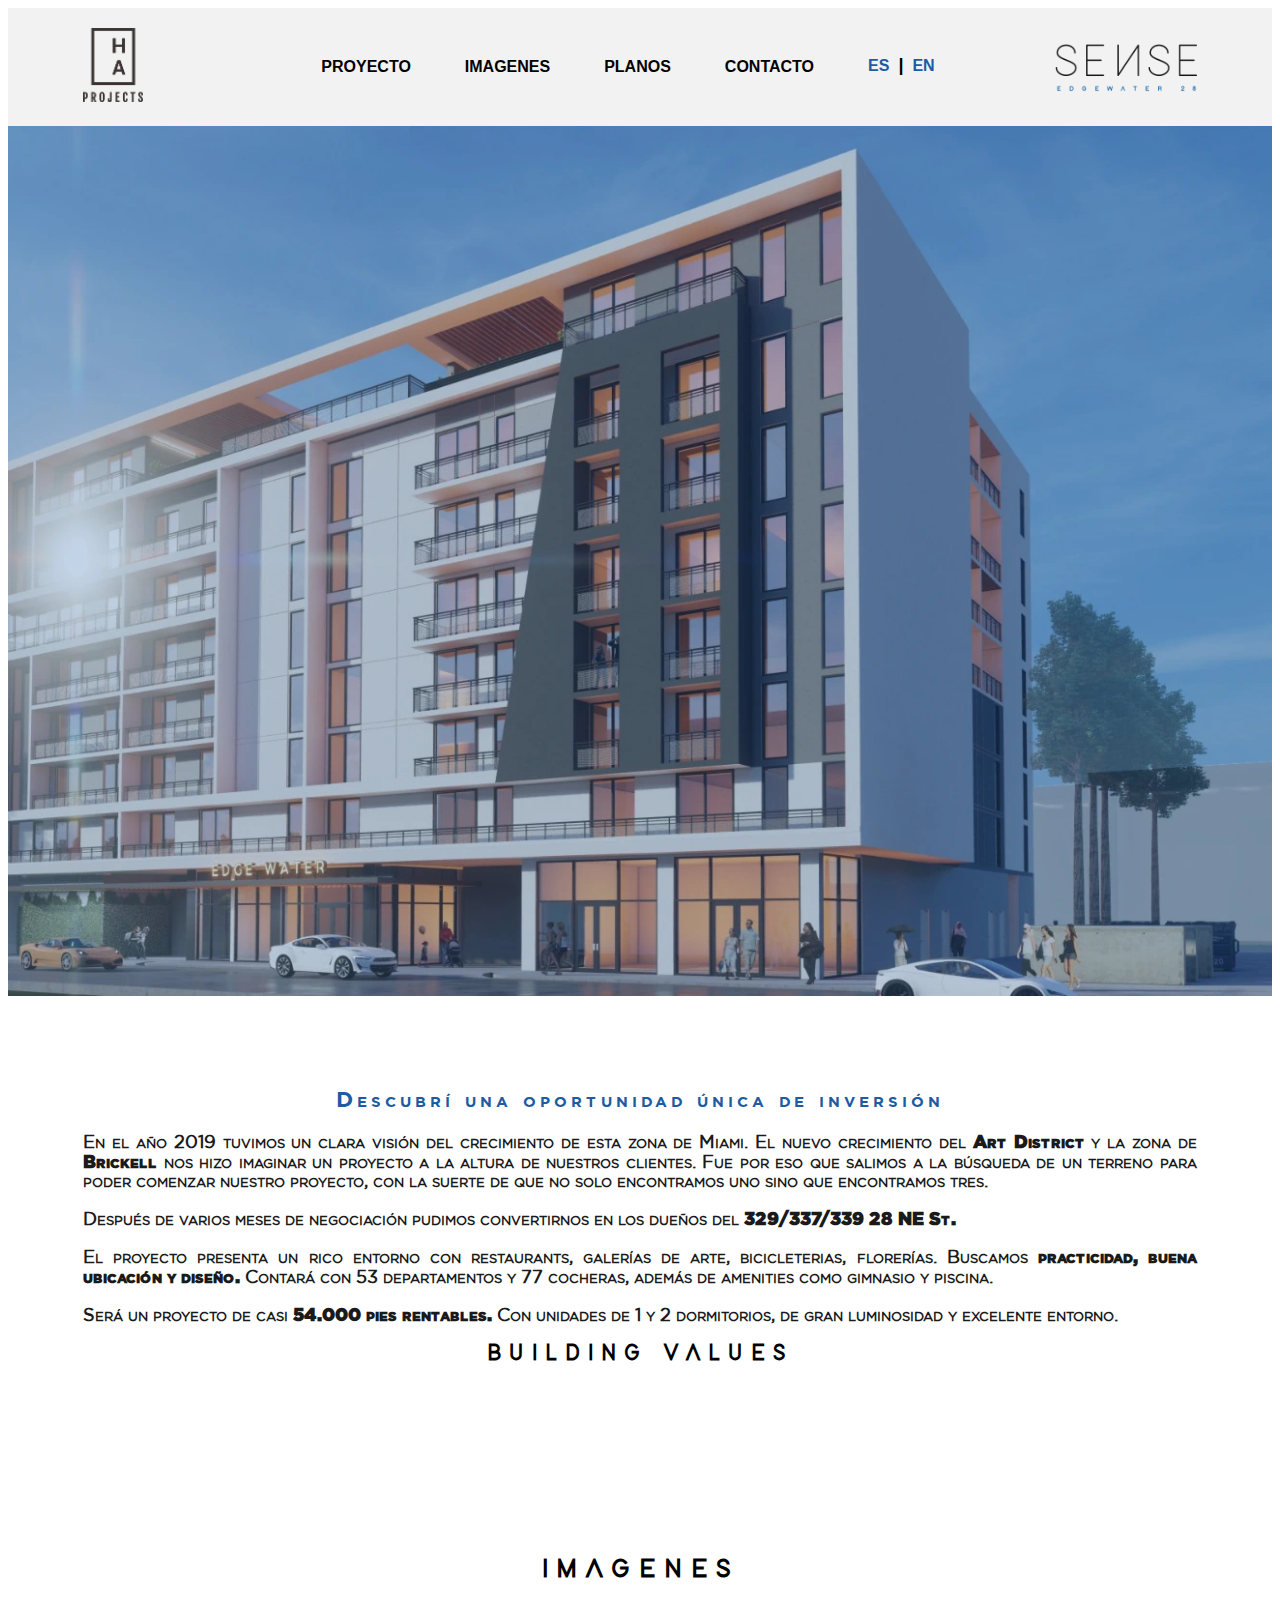
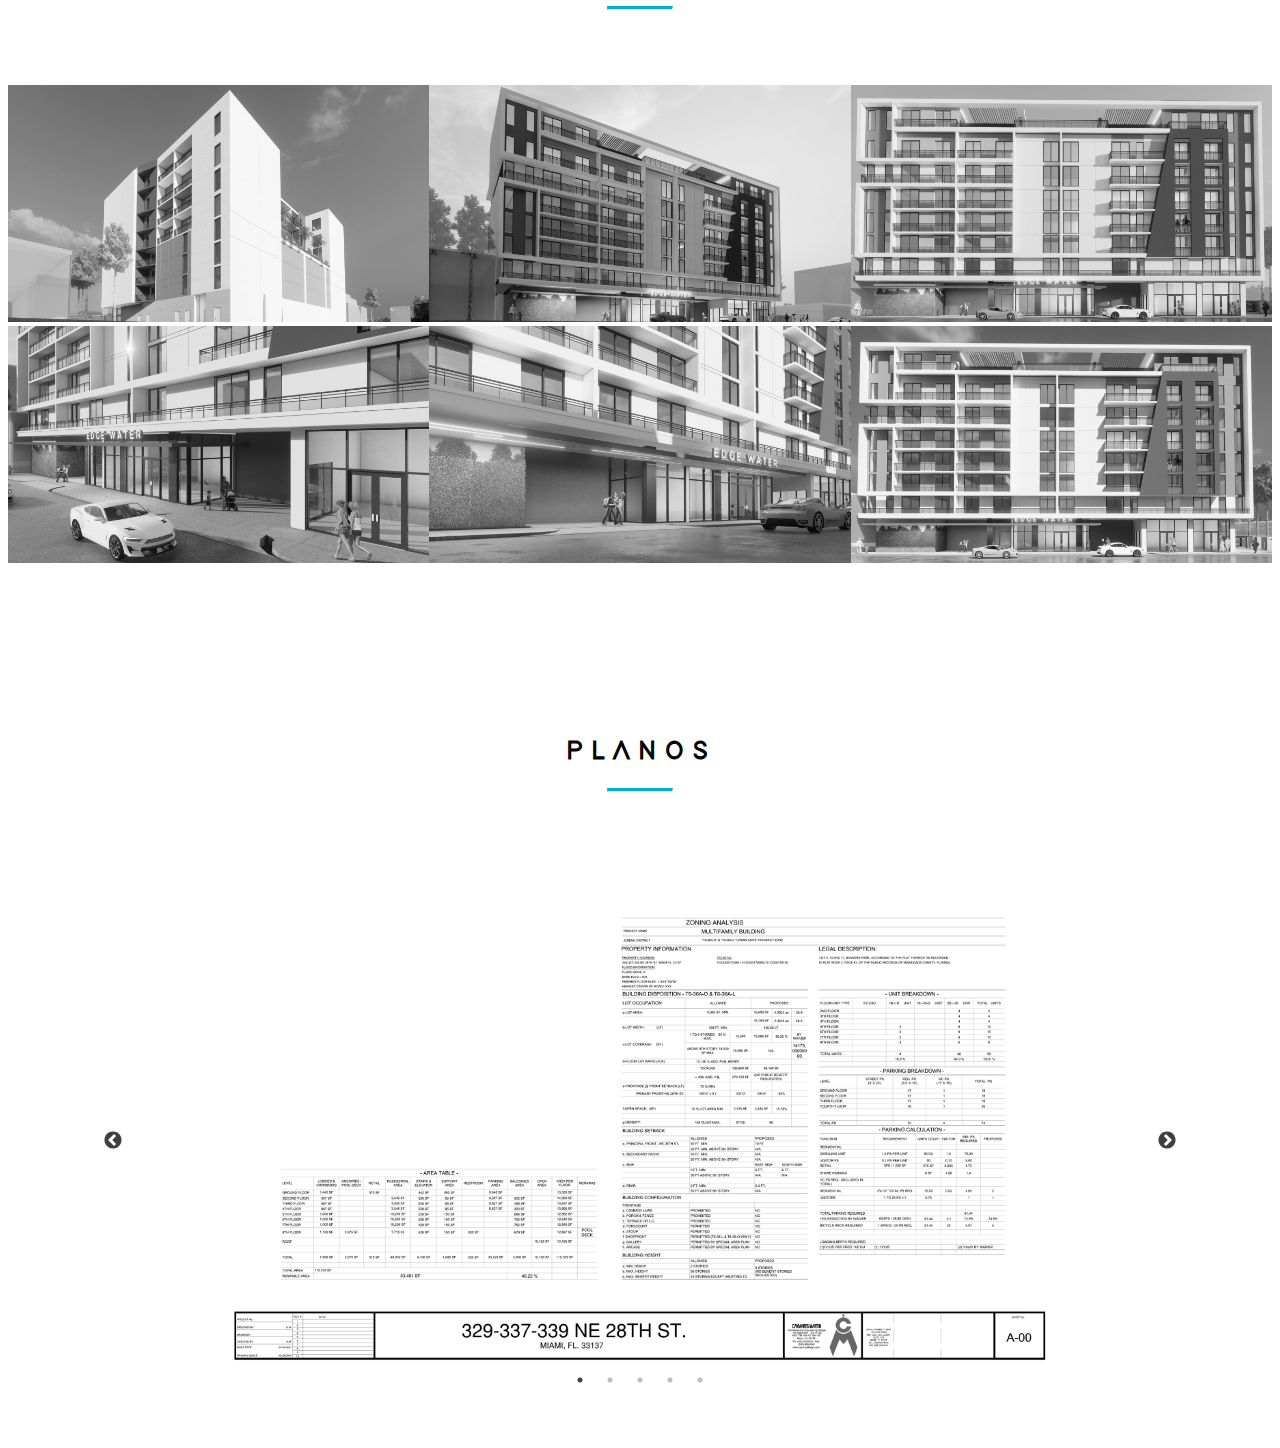
==== index.html @ 50cfd27a "add secondary logo" ====
<!DOCTYPE html>
<html>

<head>

    <meta charset="utf-8">
    <meta http-equiv="X-UA-Compatible" content="IE=edge">
    <title>Sense Edgewater 28 - Building Values</title>
    <link rel="canonical" href="https://www.senselibertador.com.ar/">
    <meta name="description" content="">
    <meta name="viewport" content="width=device-width, initial-scale=1">


    <link rel="stylesheet" href="styles.css">
    <!-- Lightbox2 css -->
    <link rel="stylesheet" href="./assets/css/lightbox.css">
    <!--Slick css-->
    <link rel="stylesheet" href="./assets/css/slick.css">
    <link rel="stylesheet" href="./assets/css/slick-theme.css">
    <!-- Bootstrap css -->
    <link href="https://cdn.jsdelivr.net/npm/bootstrap@5.2.1/dist/css/bootstrap.min.css" rel="stylesheet"
        integrity="sha384-iYQeCzEYFbKjA/T2uDLTpkwGzCiq6soy8tYaI1GyVh/UjpbCx/TYkiZhlZB6+fzT" crossorigin="anonymous">
    <!-- Font Awesome -->
    <link rel="stylesheet" href="https://cdnjs.cloudflare.com/ajax/libs/font-awesome/6.1.2/css/all.min.css"
        integrity="sha512-1sCRPdkRXhBV2PBLUdRb4tMg1w2YPf37qatUFeS7zlBy7jJI8Lf4VHwWfZZfpXtYSLy85pkm9GaYVYMfw5BC1A=="
        crossorigin="anonymous" referrerpolicy="no-referrer" />

    <!-- Open Graph meta tags -->
    <meta property="og:locale" content="es_ES">
    <meta property="og:type" content="website">
    <meta property="og:title" content="Sense Edgewater 28 - Building Values">
    <meta property="og:description" content="">
    <meta property="og:url" content="https://www.senselibertador.com.ar/">
    <meta property="og:site_name" content="Sense Manantiales">
    <meta property="og:image" content="">
    <!-- Twitter meta tags -->
    <meta name="twitter:title" content="Sense Edgewater 28 - Building Values">
    <meta name="twitter:description" content="">
    <meta name="twitter:image" content="">
    <meta property="twitter:url" content="#url">


</head>

<body>
    <!-- Header -->
    <header class="header clearfix">
        <div class="container">

            <a href="#" class="logo">
                <img src="./assets/images/ha-logo.png" alt="Logo HA Projects" class="logo">
            </a>

            <div class="nav-menu" data-open="menu">
                <span class="menu-line"></span>
                <span class="menu-line"></span>
                <span class="menu-line"></span>
            </div>

            <!-- Navigation -->
            <nav class="navigation">

                <ul class="menu list-unstyled">
                    <li><a href="#proyecto">PROYECTO</a></li>
                    <li><a href="#imagenes">IMAGENES</a></li>
                    <li><a href="#planos">PLANOS</a></li>
                    <li><a href="#contacto">CONTACTO</a></li>
                    <span title="Spanish"><a class="lang" lang="es" href="http://sensemanantiales.com/es">ES</a></span>
                    <span class="lang">|</span>
                    <span title="English"><a class="lang" lang="en" href="http://sensemanantiales.com/en">EN</a></span>
                </ul>

                <ul class="socialmedia list-unstyled">
                    <li class="location"><a href="#location">
                            <i title="Ubicación" class="fas fa-map-marker-alt"></i></a>
                    </li>
                </ul>
            </nav>
            <img class="iso" src="./assets/images/logo-sense-edge.png" alt="Logo Sense Edgewater 28">
        </div>
    </header>

    <!--Background Intro-->
    <div class="container-bkg section-container">
    </div>

    <!-- Section Project -->
    <div id="proyecto" class="section-project section-container">
        <div class="text-container">
            <h1 class="title">Descubrí una oportunidad única de inversión</h1>
            <p class="pt-3 justify-small-caps paragraph-padding">En el año 2019 tuvimos un clara visión del crecimiento
                de esta zona
                de Miami. El nuevo crecimiento del <b>Art
                    District</b> y la zona de <b>Brickell</b> nos hizo imaginar un proyecto a la altura de nuestros
                clientes.
                Fue por eso que salimos a la búsqueda de un terreno para poder comenzar nuestro proyecto, con la suerte
                de
                que no solo encontramos uno sino que encontramos tres.</p>
            <p class="pt-2 justify-small-caps paragraph-padding">Después de varios meses de negociación pudimos
                convertirnos en los
                dueños del <b>329/337/339 28 NE St.</b></p>
            <p class="pt-5 justify-small-caps paragraph-padding">El proyecto presenta un rico entorno con restaurants,
                galerías de arte,
                bicicleterias, florerías. Buscamos
                <b>practicidad, buena ubicación y diseño.</b>
                Contará con 53 departamentos y 77 cocheras, además de amenities como gimnasio y piscina.
            </p>
            <p class="pt-2 justify-small-caps paragraph-padding"> Será un proyecto de casi <b>54.000 pies rentables.</b>
                Con unidades de 1 y 2
                dormitorios, de gran luminosidad y
                excelente entorno.</p>
            <h2 class="values pt-5">BUILDING VALUES</h2>
        </div>
    </div>


    <!-- Section Grid Images -->
    <h2 id="imagenes" class="sections-title">IMAGENES</h2>
    <hr class="title-underline">

    <div class="grid-container">
        <a href="./assets/images/grid/sense1.jpeg" data-lightbox="grid-images" data-title="Sense Edge 28- Img 1"><img
                class="grid-item" src="./assets/images/grid/sense1.jpeg" alt=""></a>
        <a href="./assets/images/grid/sense2.jpeg" data-lightbox="grid-images" data-title="Sense Edge 28- Img 2"><img
                class="grid-item" src="./assets/images/grid/sense2.jpeg" alt=""></a>
        <a href="./assets/images/grid/sense4.jpeg" data-lightbox="grid-images" data-title="Sense Edge 28- Img 4"><img
                class="grid-item" src="./assets/images/grid/sense4.jpeg" alt=""></a>
        <a href="./assets/images/grid/sense5.jpeg" data-lightbox="grid-images" data-title="Sense Edge 28- Img 5"><img
                class="grid-item" src="./assets/images/grid/sense5.jpeg" alt=""></a>
        <a href="./assets/images/grid/sense6.jpeg" data-lightbox="grid-images" data-title="Sense Edge 28- Img 6"><img
                class="grid-item" src="./assets/images/grid/sense6.jpeg" alt=""></a>
        <a href="./assets/images/grid/sense7.jpeg" data-lightbox="grid-images" data-title="Sense Edge 28- Img 7"><img
                class="grid-item" src="./assets/images/grid/sense7.jpeg" alt=""></a>
    </div>

    <!-- Section Planos -->
    <h2 id="planos" class="sections-title">PLANOS</h2>
    <hr class="title-underline">

    <div class="section-container">
        <!-- Slick Sliders Tarifs -->
        <div class="slick-slider">
            <div class="slider-item">
                <a class="lightbox-link" href="./assets/images/planos/Plano-1.webp" data-lightbox="slider-planos"
                    data-title="Planta 1"><img
                        src="./assets/images/planos/Plano-1.webp" alt=""></a>
            </div>

            <div class="slider-item"><a class="lightbox-link" href="./assets/images/planos/Plano-2.webp"
                    data-lightbox="slider-planos"
                    data-title="Planta 2"><img
                        src="./assets/images/planos/Plano-2.webp" alt=""></a>
            </div>

            <div class="slider-item"><a class="lightbox-link" href="./assets/images/planos/Plano-3.webp"
                    data-lightbox="slider-planos"
                    data-title="Planta 3"><img
                        src="./assets/images/planos/Plano-3.webp" alt=""></a>
            </div>

            <div class="slider-item"><a class="lightbox-link" href="./assets/images/planos/Plano-4.webp"
                    data-lightbox="slider-planos"
                    data-title="Planta 4"><img
                        src="./assets/images/planos/Plano-4.webp" alt=""></a>
            </div>

            <div class="slider-item"><a class="lightbox-link" href="./assets/images/planos/Plano-5.webp"
                    data-lightbox="slider-planos"
                    data-title="Planta 5"><img
                        src="./assets/images/planos/Plano-5.webp" alt=""></a>
            </div>

        </div>
    </div>



    <script src="./assets/js/jquery-3.6.1.min.js"></script>
    <!-- Lightbox2 js -->
    <script src="./assets/js/lightbox.js"></script>
    <script>
    lightbox.option({
      'wrapAround': true,
      disableScrolling: true,
      fadeDuration: 300,
    })
    </script>
    <!-- slick.js -->
    <script src="./assets/js/slick.js"></script>
    <script>
        // slick Init //
        $('.slick-slider').slick({
            dots: true,
            speed: 300,
            slidesToShow: 1,
            centerMode: false,
            focusOnSelect: true,
            adaptiveHeight: true,
            zIndex: 999999,
            mobileFirst: true,
            responsive: [
                {
                    breakpoint: 1024,
                    settings: {
                        slidesToShow: 1,
                        infinite: true,
                        dots: true
                    }
                },
                {
                    breakpoint: 767,
                    settings: {
                        slidesToShow: 1,
                    }
                },
                // You can unslick at a given breakpoint now by adding:
                // settings: "unslick"
                // instead of a settings object
            ]

        });

    </script>
    <!-- Bootstrap JavaScript Bundle with Popper -->
    <script src="https://cdn.jsdelivr.net/npm/bootstrap@5.2.1/dist/js/bootstrap.bundle.min.js"
        integrity="sha384-u1OknCvxWvY5kfmNBILK2hRnQC3Pr17a+RTT6rIHI7NnikvbZlHgTPOOmMi466C8"
        crossorigin="anonymous"></script>
    <script src="scripts.js" async defer></script>
</body>

</html>
---- styles.css ----
@font-face {
    font-family: 'Adam Light';
    src: url('assets/fonts/Adam-Light/Adam-Light.eot');
    /* IE9 Compat Modes */
    src: url('assets/fonts/Adam/Adam-Light.eot?#iefix') format('embedded-opentype'),
        /* IE6-IE8 */
        url('assets/fonts/Adam-Light/Adam-Light.otf') format('otf'),
        /* Legacy iOS */
        url('assets/fonts/Adam-Light/Adam-Light.woff') format('woff'),
        /* Pretty Modern Browsers */
        url('assets/fonts/Adam-Light/Adam-Light.woff2') format('woff2'),
        /* Pretty Modern Browsers */
        url('assets/fonts/Adam-Light/Adam-Light.ttf') format('truetype'),
        /* Safari, Android, iOS */
        url('assets/fonts/Adam-Light/Adam-Light.svg#Adam-Light') format('svg');
    /* Legacy iOS */
}

@font-face {
    font-family: 'Adam Bold';
    src: url('assets/fonts/Adam-Bold/Adam-Bold.eot');
    /* IE9 Compat Modes */
    src: url('assets/fonts/Adam-Bold/Adam-Bold.eot?#iefix') format('embedded-opentype'),
        /* IE6-IE8 */
        url('assets/fonts/Adam-Bold/Adam-Bold.otf') format('otf'),
        /* Legacy iOS */
        url('assets/fonts/Adam-Bold/Adam-Bold.woff') format('woff'),
        /* Pretty Modern Browsers */
        url('assets/fonts/Adam-Bold/Adam-Bold.woff2') format('woff2'),
        /* Pretty Modern Browsers */
        url('assets/fonts/Adam-Bold/Adam-Bold.ttf') format('truetype'),
        /* Safari, Android, iOS */
        url('assets/fonts/Adam-Bold/Adam-Bold.svg#Adam-Bold') format('svg');
    /* Legacy iOS */
}

@font-face {
    font-family: 'Gotham Book';
    src: url('assets/fonts/Gotham/Gotham-Book.eot');
    /* IE9 Compat Modes */
    src: url('assets/fonts/Gotham/Gotham-Book.eot?#iefix') format('embedded-opentype'),
        /* IE6-IE8 */
        url('assets/fonts/Gotham/Gotham-Book.woff') format('woff'),
        /* Pretty Modern Browsers */
        url('assets/fonts/Gotham/Gotham-Book.woff2') format('woff2'),
        /* Pretty Modern Browsers */
        url('assets/fonts/Gotham/Gotham-Book.ttf') format('truetype'),
        /* Safari, Android, iOS */
        url('assets/fonts/Gotham/Gotham-Book.svg#Gotham-Book') format('svg');
    /* Legacy iOS */
}

@font-face {
    font-family: 'Gotham Medium';
    src: url('assets/fonts/Gotham/Gotham-Medium.eot');
    /* IE9 Compat Modes */
    src: url('assets/fonts/Gotham/Gotham-Medium.eot?#iefix') format('embedded-opentype'),
        /* IE6-IE8 */
        url('assets/fonts/Gotham/Gotham-Medium.woff') format('woff'),
        /* Pretty Modern Browsers */
        url('assets/fonts/Gotham/Gotham-Medium.woff2') format('woff2'),
        /* Pretty Modern Browsers */
        url('assets/fonts/Gotham/Gotham-Medium.ttf') format('truetype'),
        /* Safari, Android, iOS */
        url('assets/fonts/Gotham/Gotham-Medium.svg#Gotham-Book') format('svg');
    /* Legacy iOS */
}

@font-face {
    font-family: 'Gotham Bold';
    src: url('assets/fonts/Gotham/Gotham-Bold.eot');
    /* IE9 Compat Modes */
    src: url('assets/fonts/Gotham/Gotham-Bold.eot?#iefix') format('embedded-opentype'),
        /* IE6-IE8 */
        url('assets/fonts/Gotham/Gotham-Bold.woff') format('woff'),
        /* Pretty Modern Browsers */
        url('assets/fonts/Gotham/Gotham-Bold.woff2') format('woff2'),
        /* Pretty Modern Browsers */
        url('assets/fonts/Gotham/Gotham-Bold.ttf') format('truetype'),
        /* Safari, Android, iOS */
        url('assets/fonts/Gotham/Gotham-Bold.svg#Gotham-Book') format('svg');
    /* Legacy iOS */
}

@font-face {
    font-family: 'Gotham Black';
    src: url('assets/fonts/Gotham/Gotham-Black.eot');
    /* IE9 Compat Modes */
    src: url('assets/fonts/Gotham/Gotham-Black.eot?#iefix') format('embedded-opentype'),
        /* IE6-IE8 */
        url('assets/fonts/Gotham/Gotham-Black.woff') format('woff'),
        /* Pretty Modern Browsers */
        url('assets/fonts/Gotham/Gotham-Black.woff2') format('woff2'),
        /* Pretty Modern Browsers */
        url('assets/fonts/Gotham/Gotham-Black.ttf') format('truetype'),
        /* Safari, Android, iOS */
        url('assets/fonts/Gotham/Gotham-Black.svg#Gotham-Book') format('svg');
    /* Legacy iOS */
}



html {
    scroll-padding-top: 75px;
}

b {
    font-family: "Gotham Black", Sans-serif;
}

p {
    font-family: "Gotham Book", Sans-serif;
    font-size: 18px;
    font-weight: 600;
    color: #1A1A1A;
}

.justify-small-caps {
    font-variant: small-caps;
    text-align: justify;
}
.title-underline {
    color: #00afcb;
    width: 5% !important;
    align-items: center;
    display: block;
    margin: auto;
    border-top: 3px solid;
    border: 1;
    opacity: 1;
}
h2.sections-title {
    color: #000000;
    font-family: "Adam Bold", Sans-serif;
    font-size: 26px;
    font-weight: 700;
    letter-spacing: 8px;
    text-align: center;
    padding: 75px 0 0 0;
}

/* Header */
span.lang {
    font-size: 18px;
    font-weight: 700;
    font-family: "Adam Medium", Sans-serif !important;
    color: #000 !important;
    padding: 10px 0px 10px 0px;
}

a.lang {
    font-size: 16px;
    font-weight: 700;
    font-family: "Adam Medium", Sans-serif !important;
    color: #1D5BA2 !important;
    padding-left: 5px;
    padding-right: 5px;
    padding-top: 10px;
    padding-bottom: 10px;
    text-decoration: none;
}

a.lang:visited {
    color: #1D5BA2 !important;
}

a:hover {
    text-decoration: none;
}

.header {
    position: relative;
    top: 0;
    left: 0;
    width: 100%;
    min-height: 60px;
    background: #F2F2F2;
    z-index: 999;
    transition: 0.3s all;
}

.header .container {
    display: flex;
    justify-content: space-between;
    align-items: center;
}

header .logo {
    position: relative;
    display: inline-block;
    /*vertical-align: middle;*/
    max-width: 60px;
    margin: 10px 0;
}

.header .iso {
    max-width: 142px;
}


body.fixed:not(.absolute) {
    padding-top: 70px;
}

.header.fixed {
    position: fixed;
    background: rgba(242, 242, 242, 1);
    box-shadow: 0 2px 5px 0 rgba(0, 0, 0, 0.1);
    z-index: 9998;
    -webkit-animation: slideInDown 0.3s ease-out;
    -moz-animation: slideInDown 0.3s ease-out;
}

/* Header > Navigation */

.header .nav-menu {
    position: relative;
    float: right;
    width: 35px;
    padding: 15px 0;
    cursor: pointer;
    z-index: 21;
    overflow: hidden;
}

.header .nav-menu .menu-line {
    float: right;
    display: block;
    width: 100%;
    height: 2px;
    margin: 4px 0;
    background: #000;
    transition: 0.3s;
    border-radius: 6px;
}

.header.opened .nav-menu .menu-line:nth-child(1) {
    transform: rotate(45deg);
    width: 40px;
    margin-top: 14px;
}

.header.opened .nav-menu .menu-line:nth-child(3) {
    transform: rotate(-45deg);
    width: 40px;
    margin-top: -16px;
}

.header.opened .nav-menu .menu-line:nth-child(2) {
    opacity: 0;
}

.header .navigation {
    display: none;
    position: absolute;
    top: 100px;
    left: 0;
    width: 100%;
    margin: 0;
    text-align: center;
    background: rgba(242, 242, 242, 1);
}

.header.opened .navigation {
    display: block;
}

.header .navigation ul {
    position: relative;
    margin: 15px 0;
}

.header .navigation ul li a {
    display: block;
    position: relative;
    padding: 10px 12px;
    font-size: 16px;
    font-weight: 700;
    font-family: "Adam Medium", Sans-serif !important;
    font-variant: small-caps;
    color: #000;
    text-decoration: none;
}

.header .navigation ul li.active a,
.header .navigation ul li a:hover {
    text-decoration: none;
}

.header .navigation ul li ul {
    display: none;
    margin: 0;
    padding: 0;
    list-style: none;
}

.header .navigation ul li.open-submenu>ul {
    display: block;
}

.header .navigation .socialmedia li {
    display: inline-block;
    vertical-align: middle;
    margin: 0 3px;
}

.header .navigation .socialmedia li a {
    display: block;
    padding: 0;
    text-align: center;
    color: #000;
    font-size: 21px;
}

.header .navigation .socialmedia li a:hover {
    color: #000;
}

.section-container {
    padding: 75px 75px;
}

.container {
    max-width: 100% !important;
    padding: 0 75px !important;
}

/*Background intro*/
.container-bkg {
    background-image: url(./assets/images/sense-28-intro-bkg.webp);
    height: 80vh;
    background-position: center bottom;
    background-size: cover;
}

/*Section Project Intro*/
.section-project {
    text-align: center;
}

h1.title {
    color: #1D5BA2;
    font-family: "Gotham Bold", Sans-serif;
    font-size: 22px;
    font-weight: 300;
    letter-spacing: 4px;
    font-variant: small-caps;
    text-align: center;
    margin-bottom: 20px !important;
}

h2.values {
    color: #000000;
    font-family: "Adam Bold", Sans-serif;
    font-size: 22px;
    font-weight: 700;
    letter-spacing: 8px;
    text-align: center;
}

/* Grid Images section */
.grid-container {
    display: grid;
    grid-template-columns: 1fr 1fr 1fr;
    padding: 75px 0 75px 0;
}

.grid-item {
    max-width: 100%;
    object-fit: cover;
    filter: grayscale(100%);
}
.grid-item:hover {
    filter: grayscale(0%);
    transition: filter 0.4s linear;
}

/* Section Planos */
/* Slick Sliders */
div.slick-slider.slick-initialized.slick-dotted {
    width: 80vw;
    margin: auto;
}
.slick-slider {
    margin-top: 50px !important;
}


.slider-item img {
    max-width: 80%;
    display: block;
    margin: auto;
}

span.lb-number {
    display: none !important;
}

.slick-prev:before,
.slick-next:before {
    color: #000000 !important;
}

.slick-track {
    margin-left: 0 !important; 
    margin-right: 0 !important;
}


/* MEDIA QUERIES */
@media (max-width: 400px) {
    .container-bkg {
        height: 25vh !important;
    }
}

@media (min-width: 400px) and (max-width: 767px) {
    .container-bkg {
        height: 45vh !important;
    }
}

@media (min-width: 767px) and (max-width: 1200px) {
    .container-bkg {
        height: 65vh !important;
    }
}





@media (max-width: 767px) {
    html {
        scroll-padding-top: 100px;
    }

    header .logo {
        max-width: 50px;
        margin: 10px 0;
    }

    .container {
        padding: 0 15px !important;
    }

    .section-container {
        padding: 50px 15px;
    }

    .grid-container {
        grid-template-columns: 1fr;
    }
    .slider-item img {
        max-width: 100% !important;
    }
}

@media (min-width: 768px) and (max-width: 1200px) {
    .grid-container {
        display: grid;
        grid-template-columns: 1fr 1fr;
    }
}

/* Media Screen Min 1200px */
@media screen and (min-width: 1200px) {
    .header {
        min-height: 90px;
    }

    .header .logo {
        max-width: 60px;
        margin-right: 80px;
    }

    .header .nav-menu {
        display: none;
    }

    .header .navigation {
        display: flex;
        align-items: center;
        position: relative;
        top: auto;
        left: auto;
        width: auto;
        background: transparent;
    }

    .header .navigation ul,
    .header .navigation ul li {
        position: relative;
        display: inline-block;
        vertical-align: middle;
        margin-right: 40px;
    }

    .header .navigation ul {
        margin: 0;
    }

    .header .navigation>ul>li a {
        padding: 34.5px 5px;
        font-size: 13px;
    }

    .header .navigation .menu {
        margin-right: 16px;
    }

    .header .navigation .menu li a {
        text-align: left;
        font-size: 16px;
    }

    .header .navigation .menu li ul {
        display: none;
        position: absolute;
        top: 90px;
        left: 0;
        width: 150px;
        background: #000;
        box-shadow: 0 1px 1px 0 rgba(0, 0, 0, 0.1);
    }

    .header .navigation ul li:hover>ul {
        display: block;
    }

    .header .navigation .menu li ul li {
        display: block;
        margin: 0;
    }

    .header .navigation .menu li ul li a {
        display: block;
        padding: 10px 15px;
        font-size: 16px;
        color: #fff;
        font-weight: 500;
        border-bottom: 1px solid #fff;
    }

    .header .navigation .menu li ul li:last-child a {
        border-bottom: 0;
    }

    .header .navigation .menu li ul li ul {
        top: 0;
        left: 150px;
        width: 200px;
    }

    .header .navigation .menu li ul li ul ul {
        left: 200px;
    }

    .header .navigation ul li.menu-appointment a {
        margin-left: 6px;
    }

    body.fixed:not(.absolute) {
        padding-top: 90px;
    }

    .header.fixed {
        min-height: 70px;
    }

    .header.fixed .top {
        display: none;
    }

    .header.fixed .logo {
        max-width: 60px;
    }

    .header.fixed .navigation>ul>li a {
        padding-top: 16px;
        padding-bottom: 16px;
    }

    .header.fixed .navigation .socialmedia li a {
        padding: 0;
    }
}


/* Media Screen Max 1199px */
@media screen and (max-width: 1199px) {
    .header .iso {
        display: none;
    }

}

@media screen and (min-width: 1400px) {
    .text-container {
        padding: 0 350px;
    }
}

/* Media Screen Max 1199px */
@media screen and (max-width: 1199px) {
    .header .navigation {
        box-shadow: 0 10px 10px 0 rgba(0, 0, 0, 0.1);
    }

    .header .navigation .menu li.active a,
    .header .navigation .menu li a:hover {
        background: #000;
        color: #00AFCB !important
    }

    .header .navigation .socialmedia {
        padding-bottom: 30px;
    }

    .header .navigation ul li.open-submenu>ul {
        background: rgba(0, 0, 0, 0.05);
    }

    .header .navigation ul li ul li a {
        padding-top: 6px;
        padding-bottom: 6px;
        font-size: 16px;

    }

    .header .iso {
        display: none;
    }
}
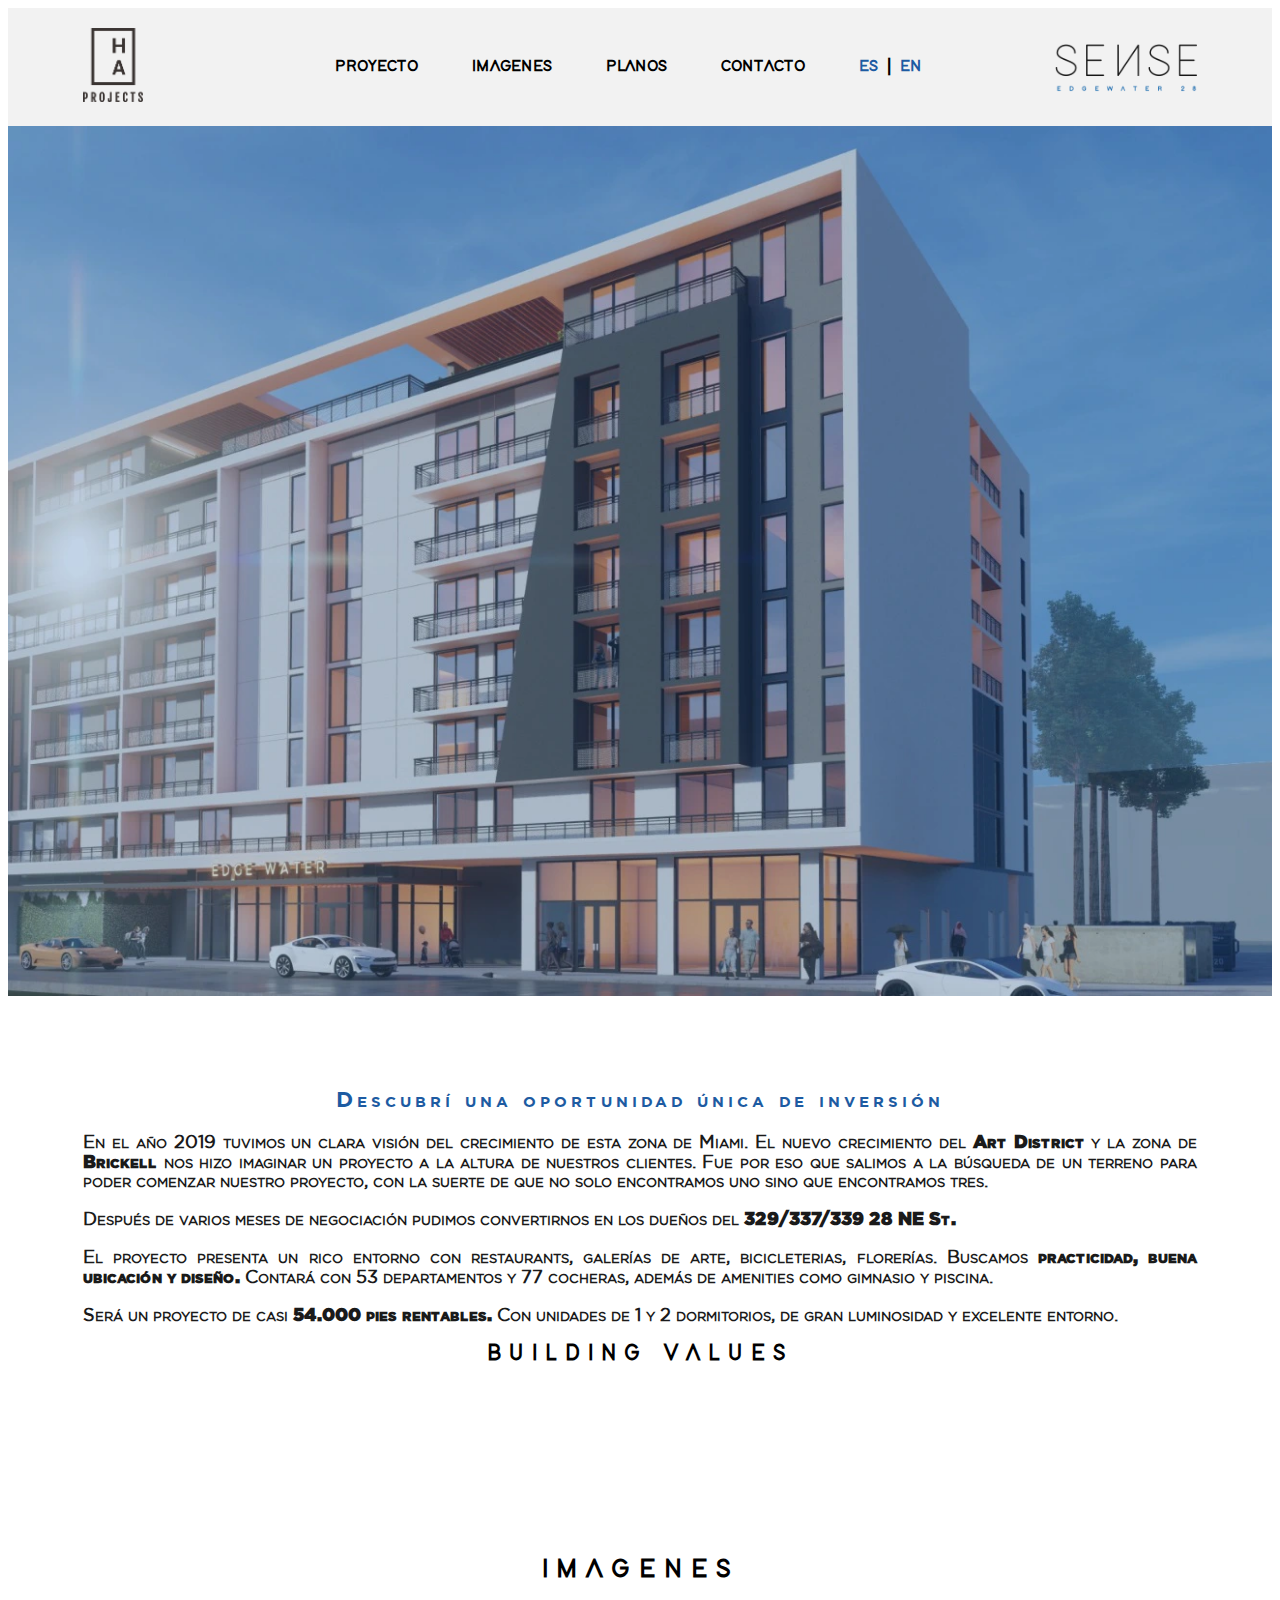
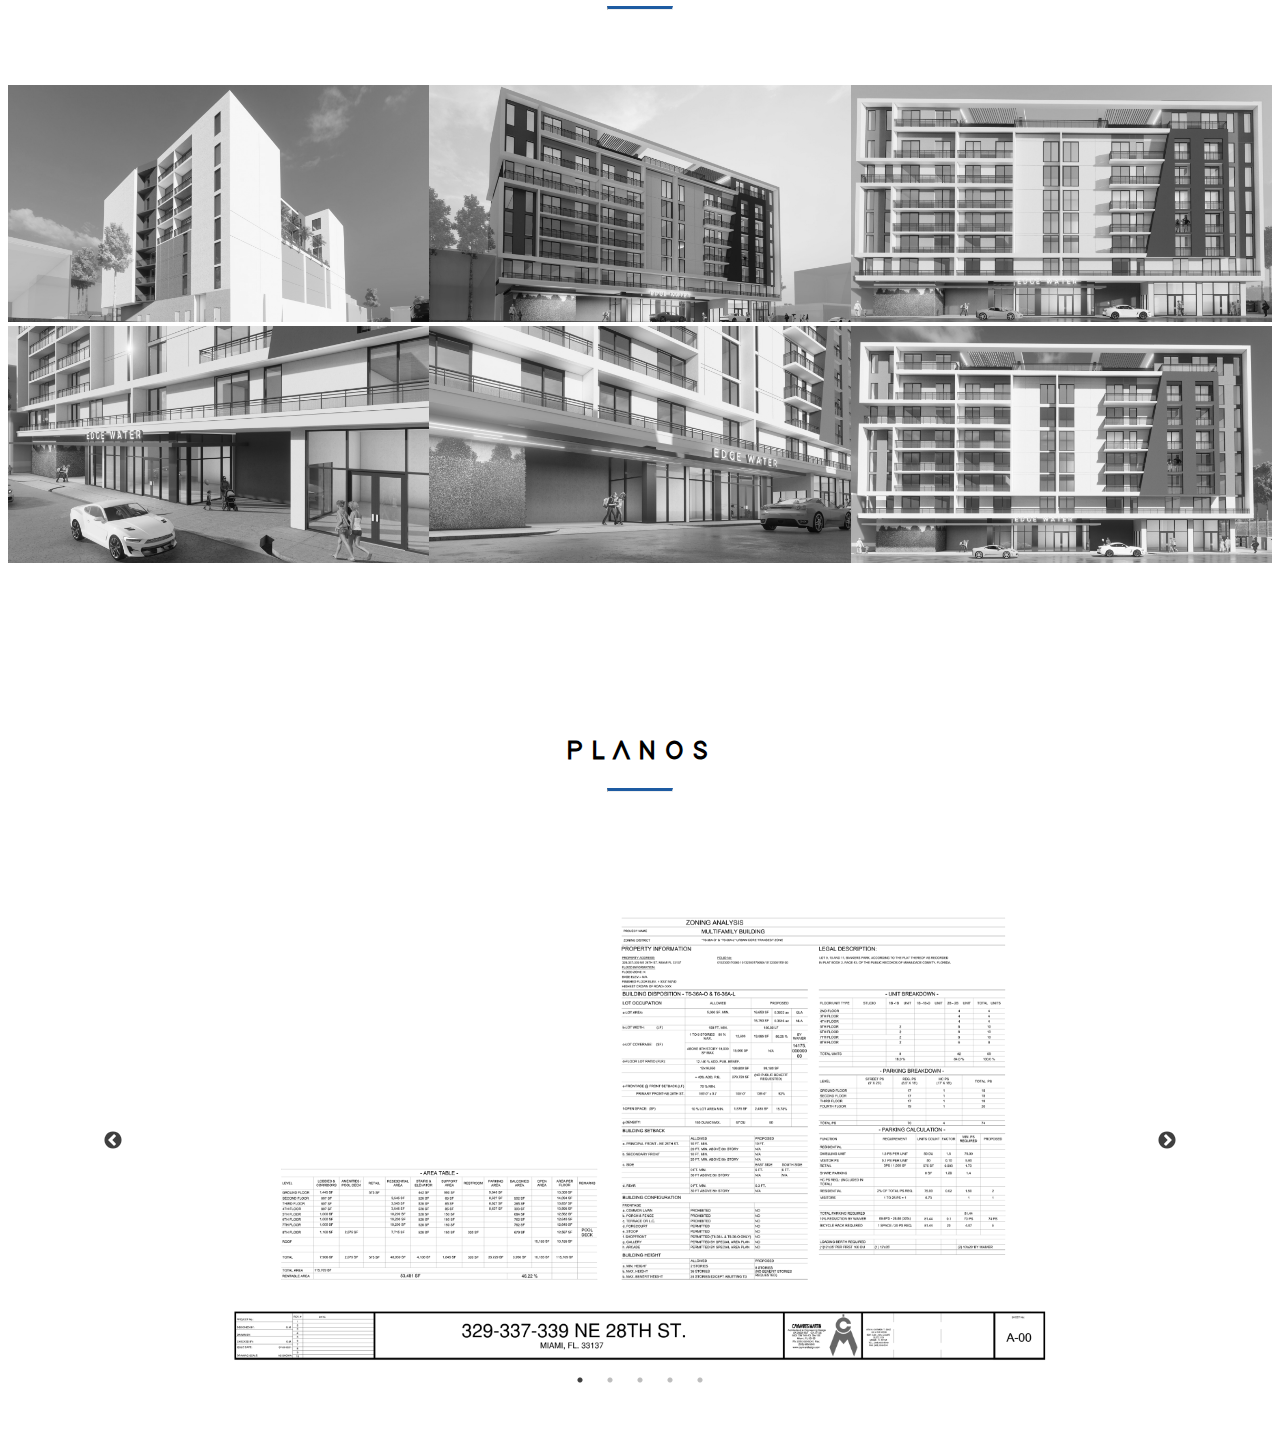
==== commit 29e39d7a: "update lang links" ====
--- a/index.html
+++ b/index.html
@@ -65,9 +65,9 @@
                     <li><a href="#imagenes">IMAGENES</a></li>
                     <li><a href="#planos">PLANOS</a></li>
                     <li><a href="#contacto">CONTACTO</a></li>
-                    <span title="Spanish"><a class="lang" lang="es" href="http://sensemanantiales.com/es">ES</a></span>
+                    <span title="Spanish"><a class="lang" lang="es" href="#">ES</a></span>
                     <span class="lang">|</span>
-                    <span title="English"><a class="lang" lang="en" href="http://sensemanantiales.com/en">EN</a></span>
+                    <span title="English"><a class="lang" lang="en" href="#">EN</a></span>
                 </ul>
 
                 <ul class="socialmedia list-unstyled">
--- a/styles.css
+++ b/styles.css
@@ -120,7 +120,7 @@
     text-align: justify;
 }
 .title-underline {
-    color: #00afcb;
+    color: #1d5ba2;
     width: 5% !important;
     align-items: center;
     display: block;
@@ -143,7 +143,7 @@
 span.lang {
     font-size: 18px;
     font-weight: 700;
-    font-family: "Adam Medium", Sans-serif !important;
+    font-family: "Adam Bold", Sans-serif !important;
     color: #000 !important;
     padding: 10px 0px 10px 0px;
 }
@@ -151,7 +151,7 @@
 a.lang {
     font-size: 16px;
     font-weight: 700;
-    font-family: "Adam Medium", Sans-serif !important;
+    font-family: "Adam Bold", Sans-serif !important;
     color: #1D5BA2 !important;
     padding-left: 5px;
     padding-right: 5px;
@@ -276,7 +276,7 @@
     padding: 10px 12px;
     font-size: 16px;
     font-weight: 700;
-    font-family: "Adam Medium", Sans-serif !important;
+    font-family: "Adam Bold", Sans-serif !important;
     font-variant: small-caps;
     color: #000;
     text-decoration: none;
@@ -434,6 +434,9 @@
     html {
         scroll-padding-top: 100px;
     }
+    p {
+        font-size: 14px;
+    }
 
     header .logo {
         max-width: 50px;
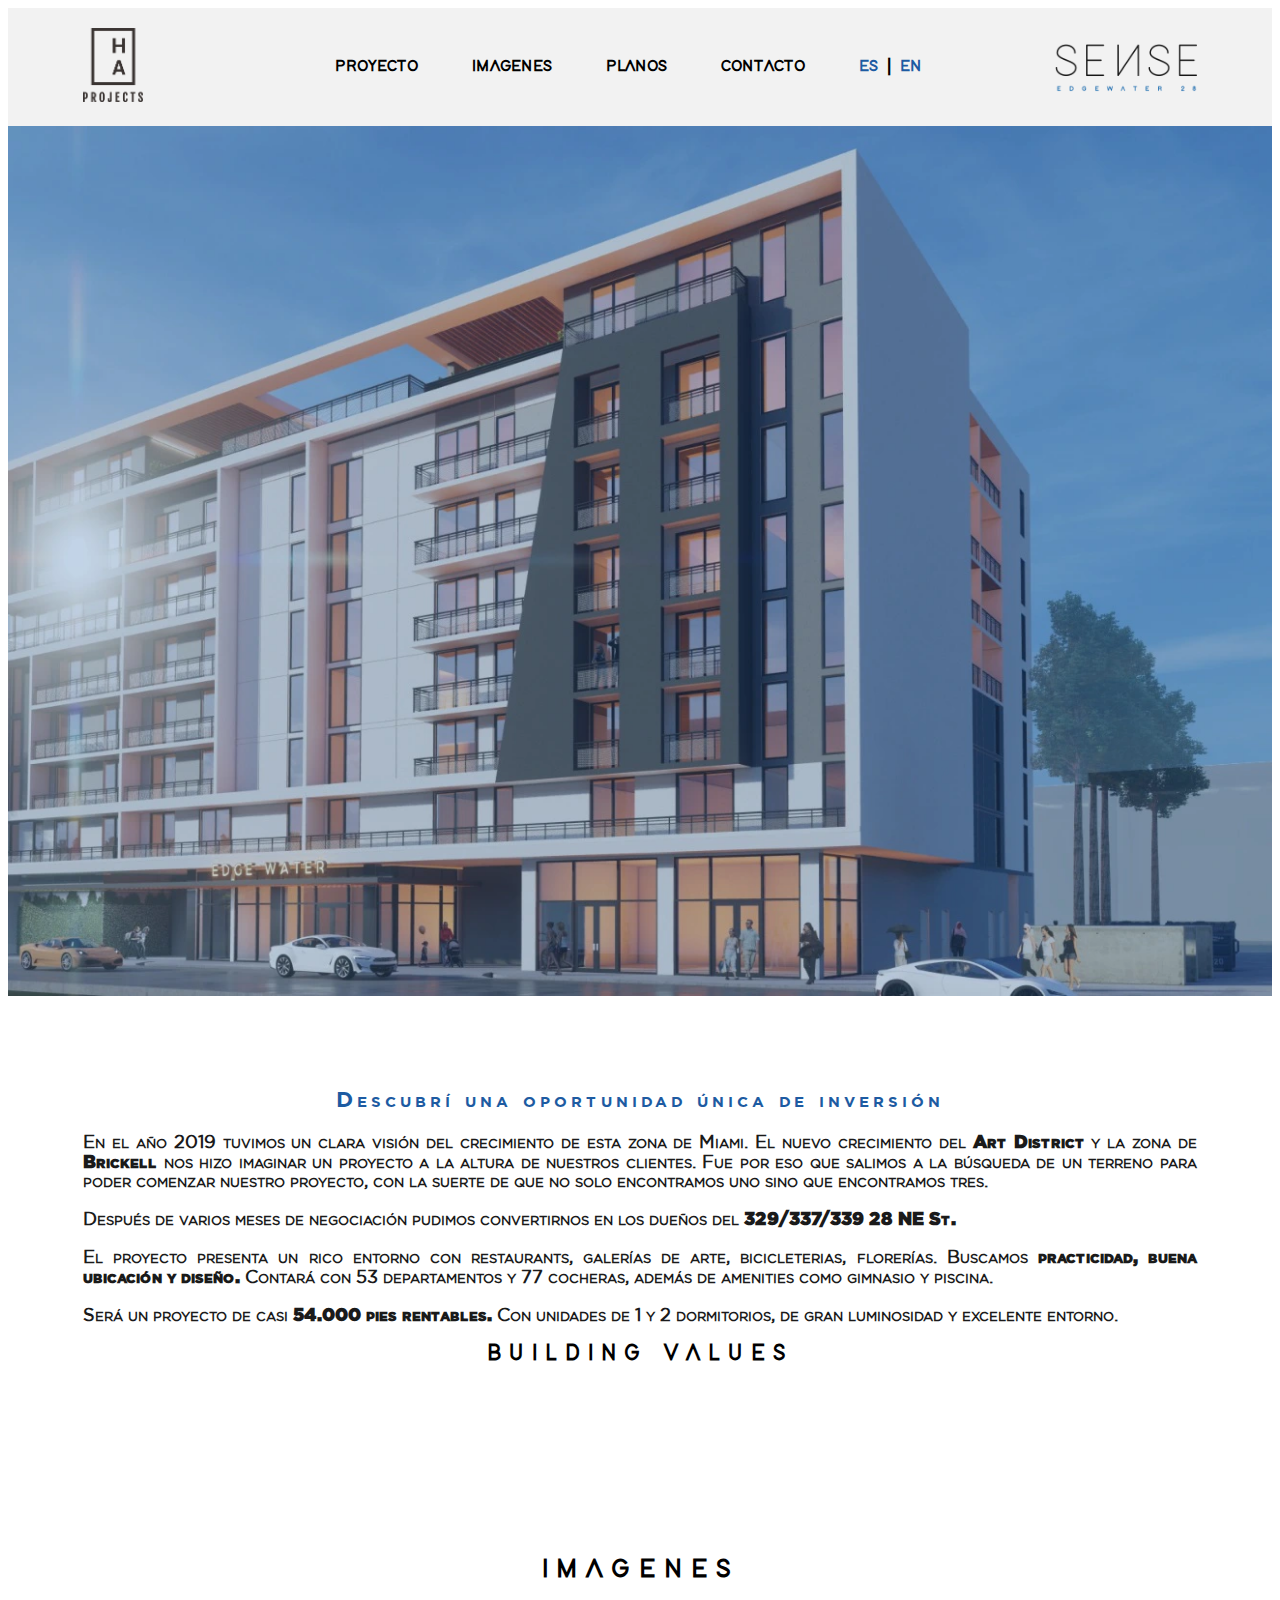
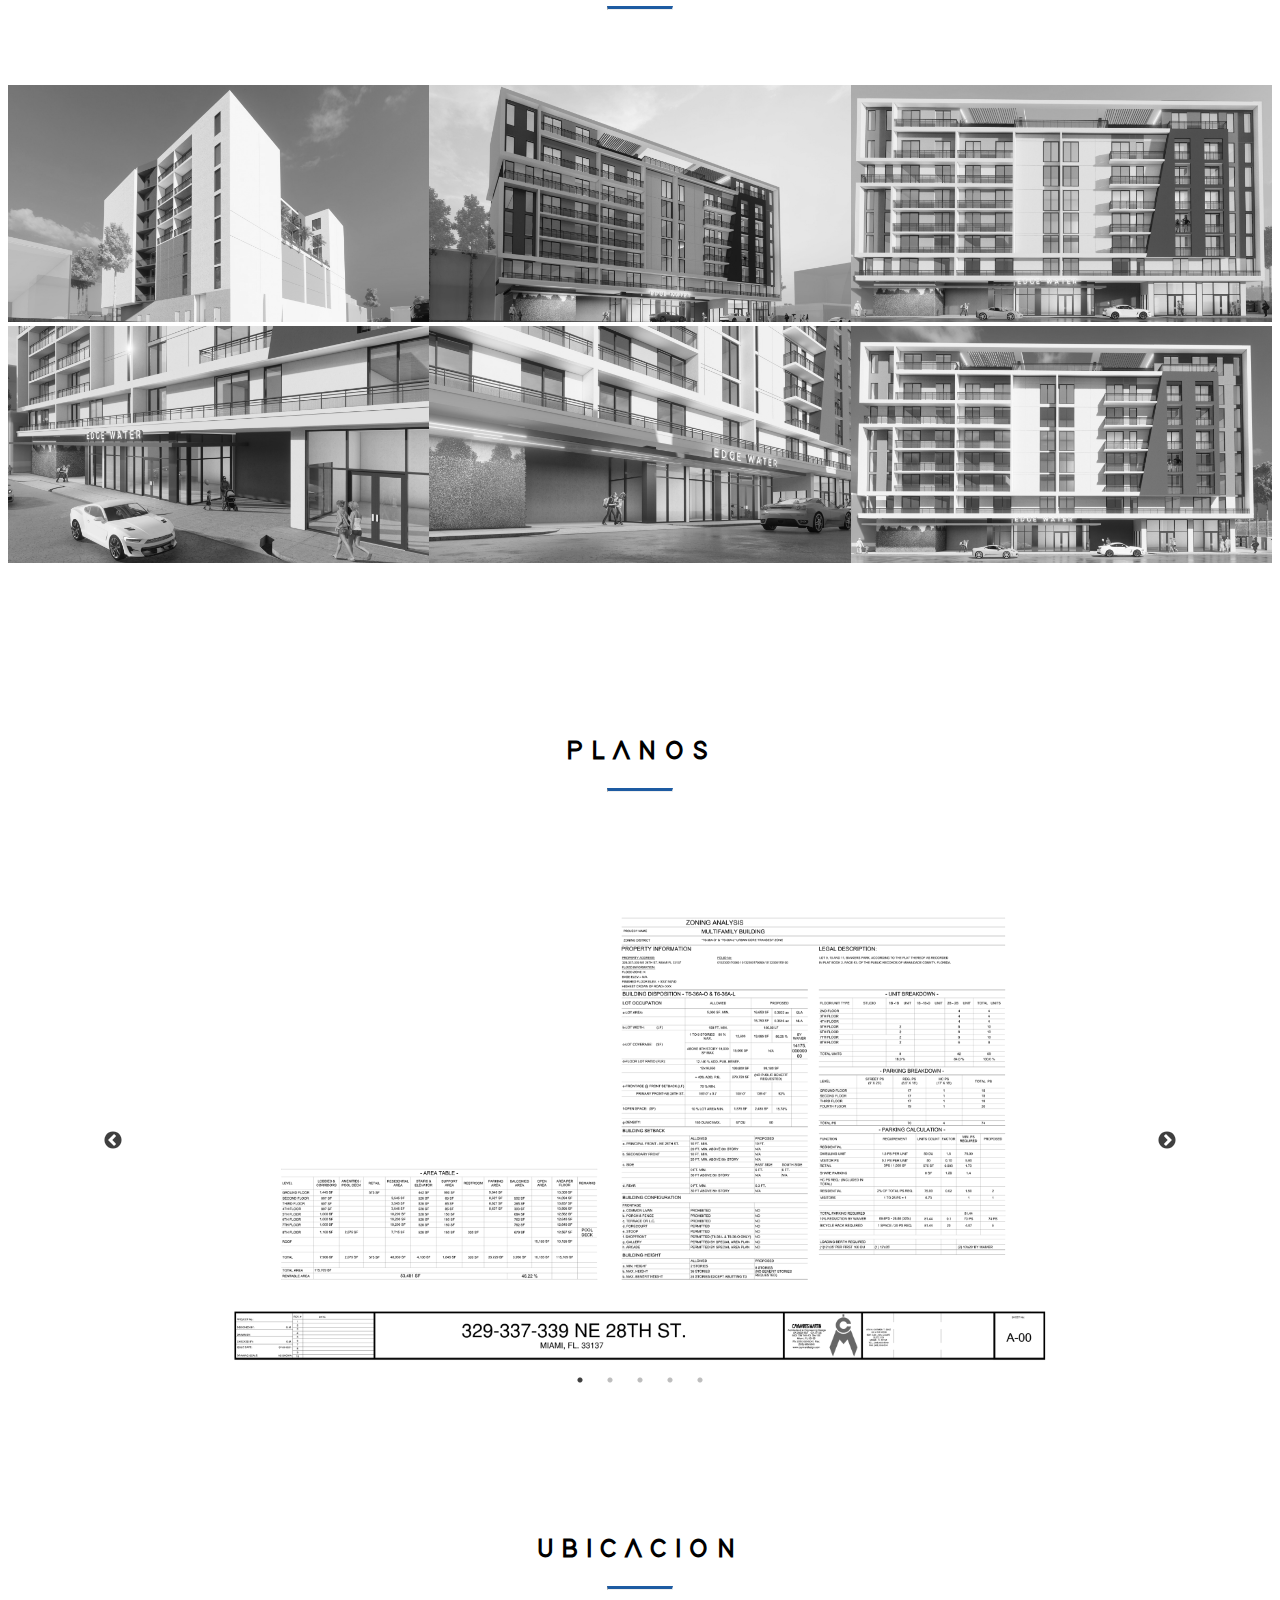
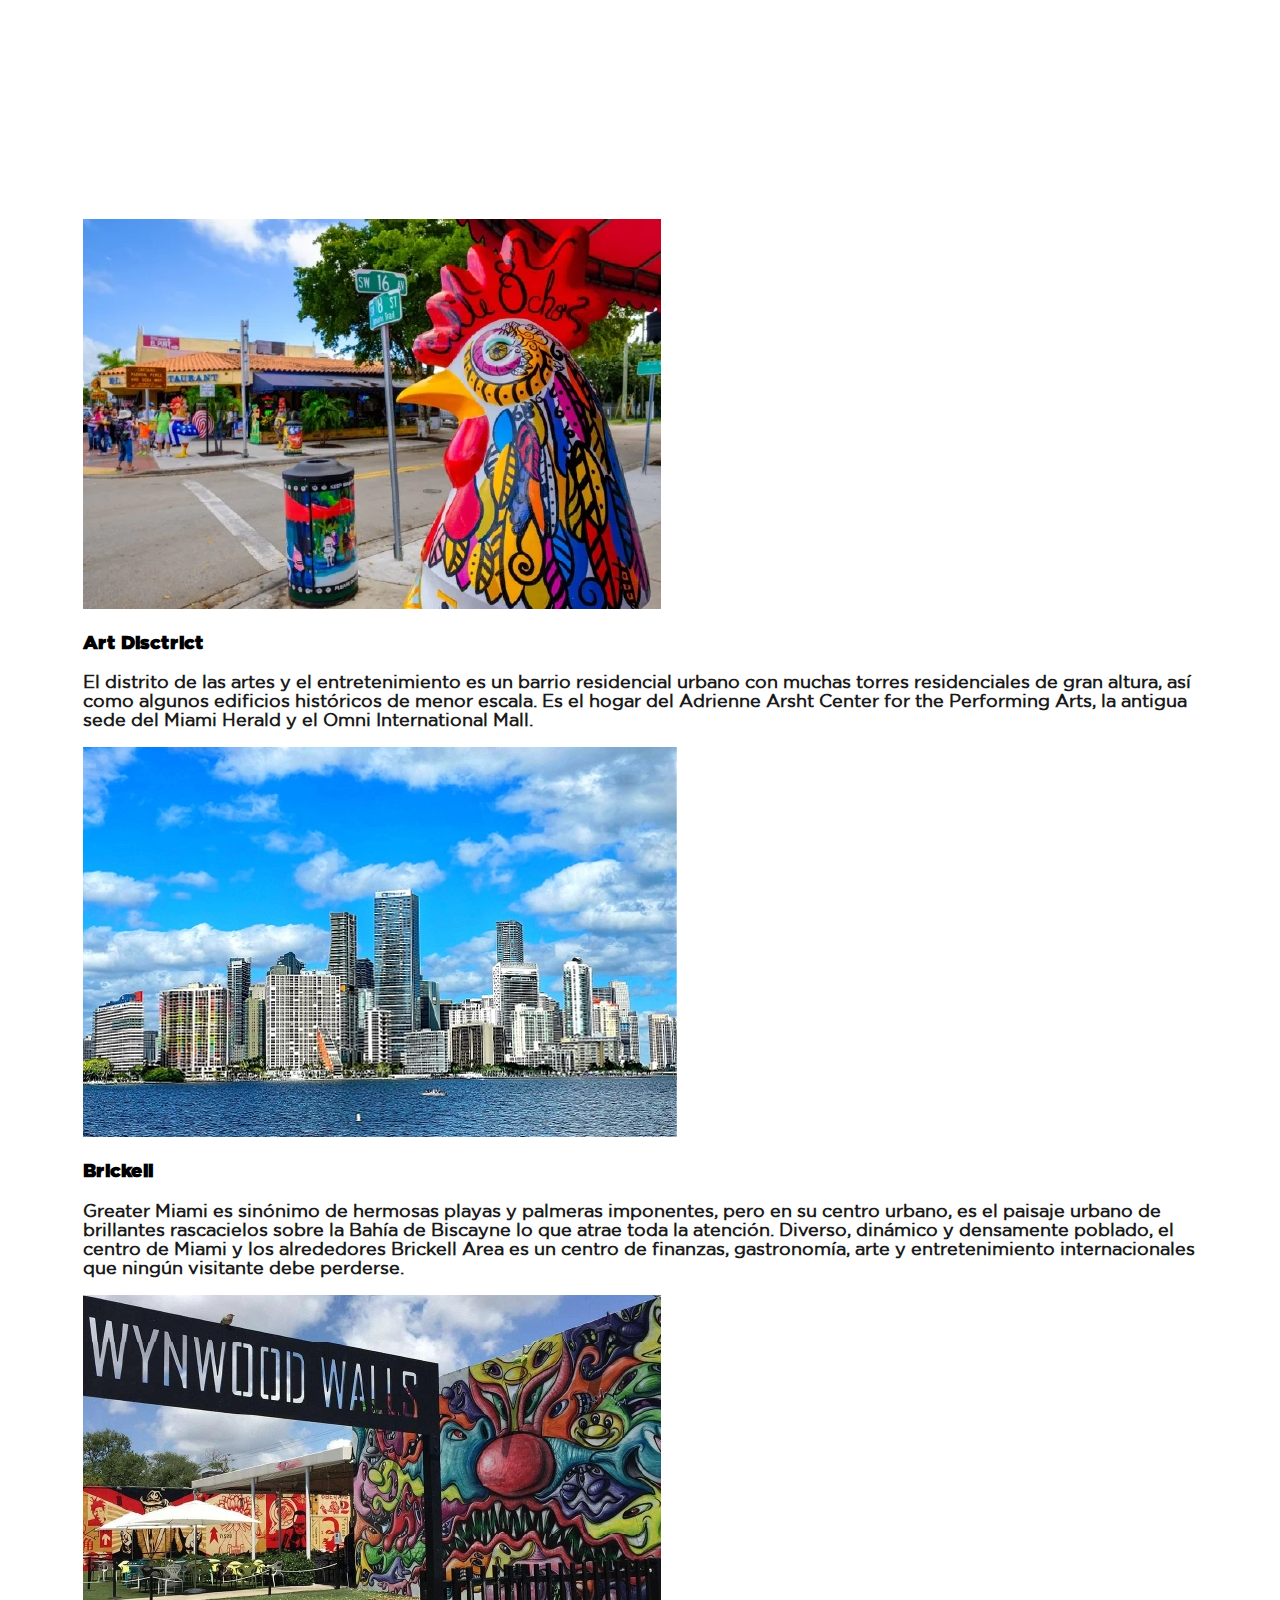
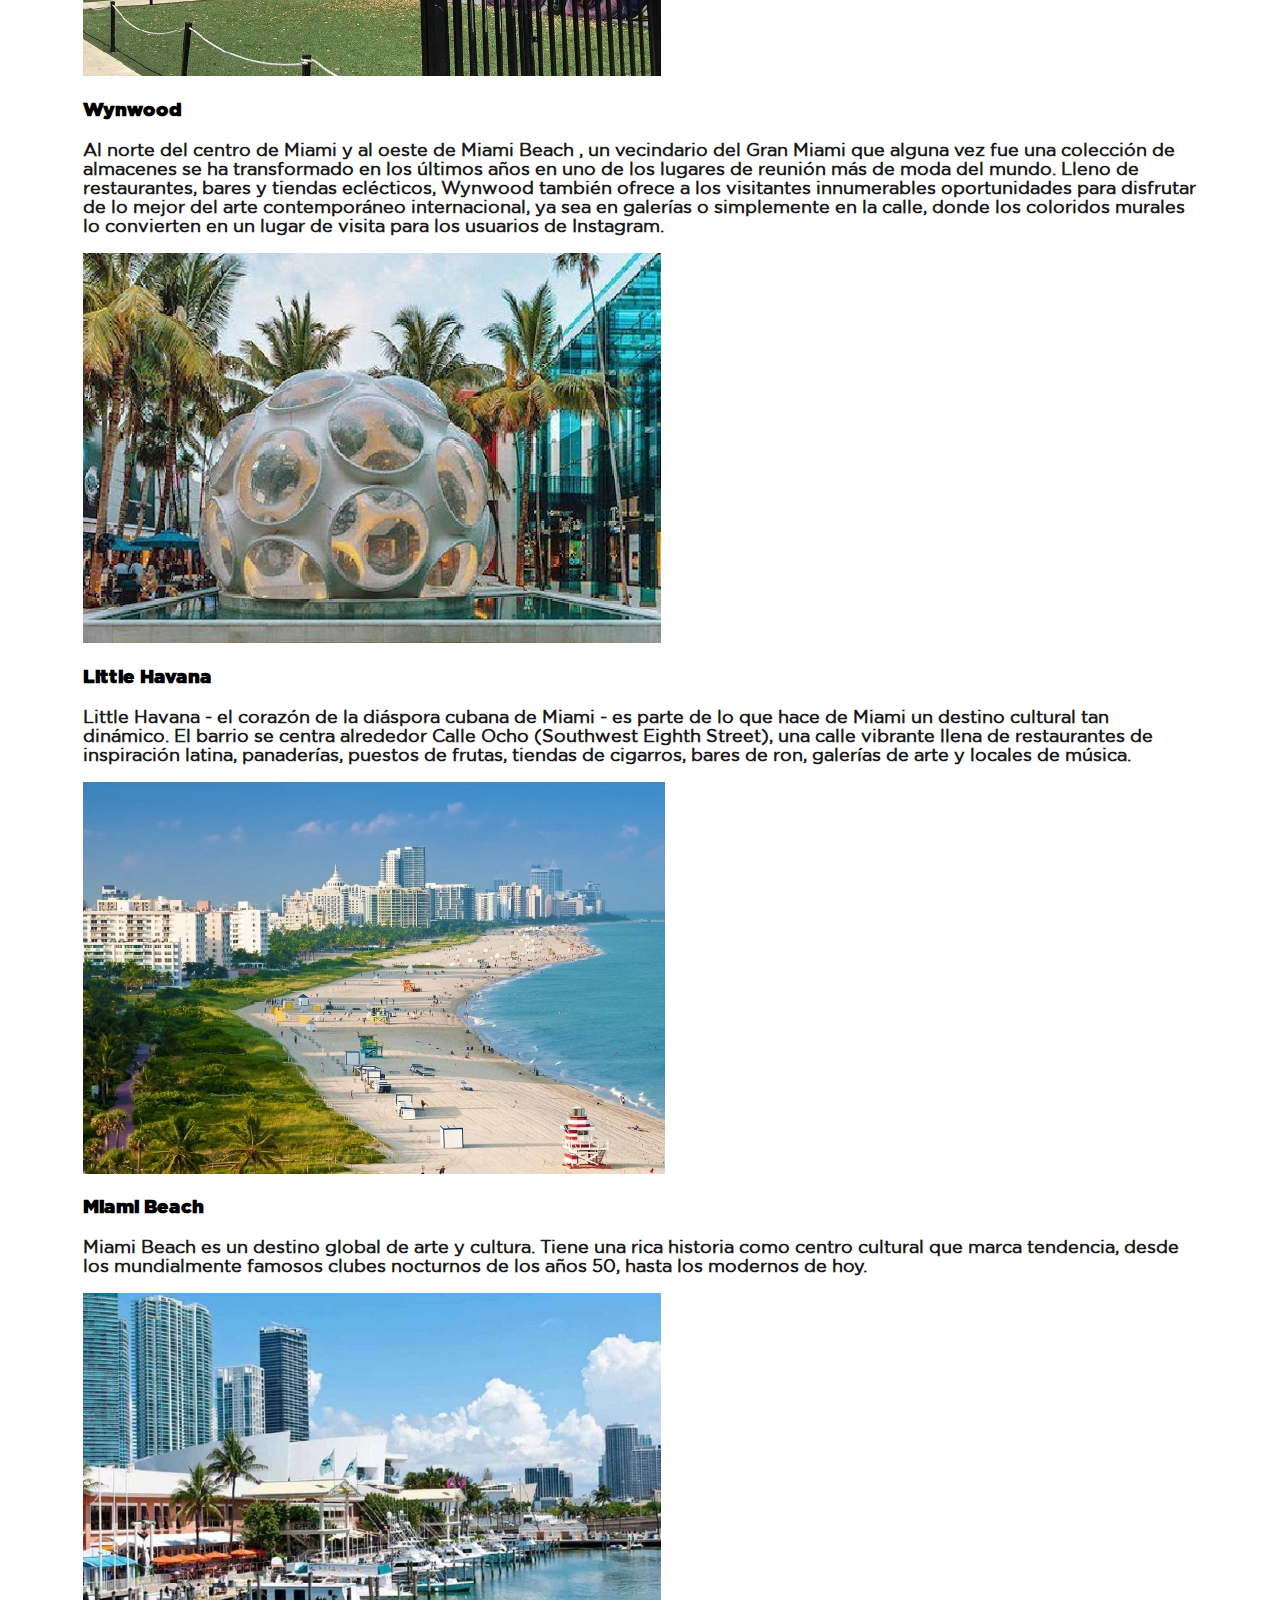
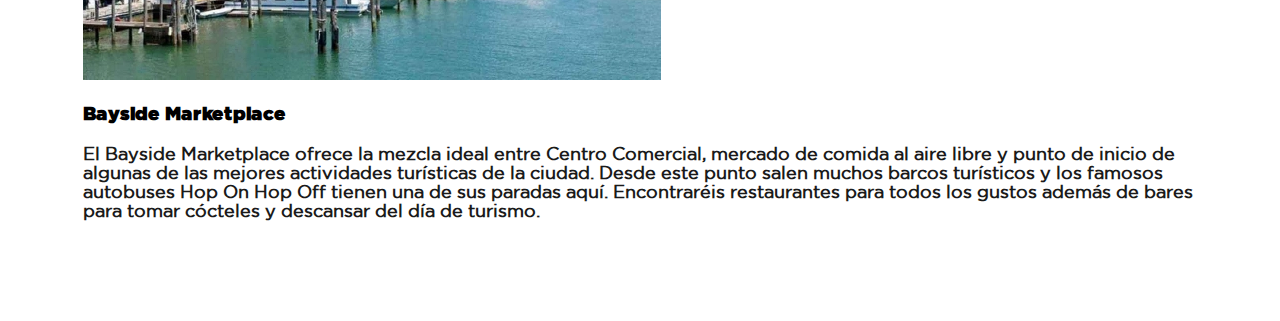
==== commit 65927d43: "section location & section places" ====
--- a/index.html
+++ b/index.html
@@ -172,6 +172,66 @@
 
         </div>
     </div>
+
+        <!-- Section Ubicación -->
+        <h2 id="location" class="sections-title">UBICACION</h2>
+        <hr class="title-underline">
+            <iframe class="google-map" src="https://www.google.com/maps/embed?pb=!1m14!1m12!1m3!1d28735.785858842217!2d-80.19054273372402!3d25.804457146703022!2m3!1f0!2f0!3f0!3m2!1i1024!2i768!4f13.1!5e0!3m2!1ses-419!2sar!4v1663720411843!5m2!1ses-419!2sar" style="border:0;" allowfullscreen="" loading="lazy" referrerpolicy="no-referrer-when-downgrade"></iframe>
+
+    <!-- Section Points of interest -->
+    <div id="places" class="section-places section-container">
+        <div class="row card-grid">
+            <div class="col-12 col-md-6 col-xl-4 mb-4">
+
+                <article>
+                    <img class="img-places" src="./assets/images/locations/1.webp" alt="">
+                    <h3 class="places-title"><b>Art Disctrict</b></h3>
+                    <p class="places-extract">El distrito de las artes y el entretenimiento es un barrio residencial urbano con muchas torres residenciales de gran altura, así como algunos edificios históricos de menor escala. Es el hogar del Adrienne Arsht Center for the Performing Arts, la antigua sede del Miami Herald y el Omni International Mall.</p>
+                </article>
+            </div>
+            <div class="col-12 col-md-6 col-xl-4 mb-4">
+                <article>
+                    <img class="img-places" src="./assets/images/locations/2.webp" alt="">
+                    <h3 class="places-title"><b>Brickell</b></h3>
+                    <p class="places-extract">Greater Miami es sinónimo de hermosas playas y palmeras imponentes, pero en su centro urbano, es el paisaje urbano de brillantes rascacielos sobre la Bahía de Biscayne lo que atrae toda la atención. Diverso, dinámico y densamente poblado, el centro de Miami y los alrededores Brickell Area es un centro de finanzas, gastronomía, arte y entretenimiento internacionales que ningún visitante debe perderse.</p>
+                </article>
+            </div>
+            <div class="col-12 col-md-6 col-xl-4 mb-4">
+                <article>
+                    <img class="img-places" src="./assets/images/locations/3.webp" alt="">
+                    <h3 class="places-title"><b>Wynwood</b></h3>
+                    <p class="places-extract">Al norte del centro de Miami y al oeste de Miami Beach , un vecindario del Gran Miami que alguna vez fue una colección de almacenes se ha transformado en los últimos años en uno de los lugares de reunión más de moda del mundo. Lleno de restaurantes, bares y tiendas eclécticos, Wynwood también ofrece a los visitantes innumerables oportunidades para disfrutar de lo mejor del arte contemporáneo internacional, ya sea en galerías o simplemente en la calle, donde los coloridos murales lo convierten en un lugar de visita para los usuarios de Instagram.</p>
+                </article>
+            </div>
+
+            <div class="col-12 col-md-6 col-xl-4">
+                <article>
+                    <img class="img-places" src="./assets/images/locations/4.webp" alt="">
+                    <h3 class="places-title"><b>Little Havana</b></h3>
+                    <p class="places-extract">Little Havana - el corazón de la diáspora cubana de Miami - es parte de lo que hace de Miami un destino cultural tan dinámico. El barrio se centra alrededor Calle Ocho (Southwest Eighth Street), una calle vibrante llena de restaurantes de inspiración latina, panaderías, puestos de frutas, tiendas de cigarros, bares de ron, galerías de arte y locales de música.</p>
+                </article>
+            </div>
+
+            <div class="col-12 col-md-6 col-xl-4">
+                <article>
+                    <img class="img-places" src="./assets/images/locations/5.webp" alt="">
+                    <h3 class="places-title"><b>Miami Beach</b></h3>
+                    <p class="places-extract">Miami Beach es un destino global de arte y cultura. Tiene una rica historia como centro cultural que marca tendencia, desde los mundialmente famosos clubes nocturnos de los años 50, hasta los modernos de hoy.</p>
+                </article>
+            </div>
+
+            <div class="col-12 col-md-6 col-xl-4">
+                <article>
+                    <img class="img-places" src="./assets/images/locations/6.webp" alt="">
+                    <h3 class="places-title"><b>Bayside Marketplace</b></h3>
+                    <p class="places-extract">El Bayside Marketplace ofrece la mezcla ideal entre Centro Comercial, mercado de comida al aire libre y punto de inicio de algunas de las mejores actividades turísticas de la ciudad. Desde este punto salen muchos barcos turísticos y los famosos autobuses Hop On Hop Off tienen una de sus paradas aquí. Encontraréis restaurantes para todos los gustos además de bares para tomar cócteles y descansar del día de turismo.</p>
+                </article>
+            </div>
+
+
+        </div>
+    </div>
+    
 
 
 
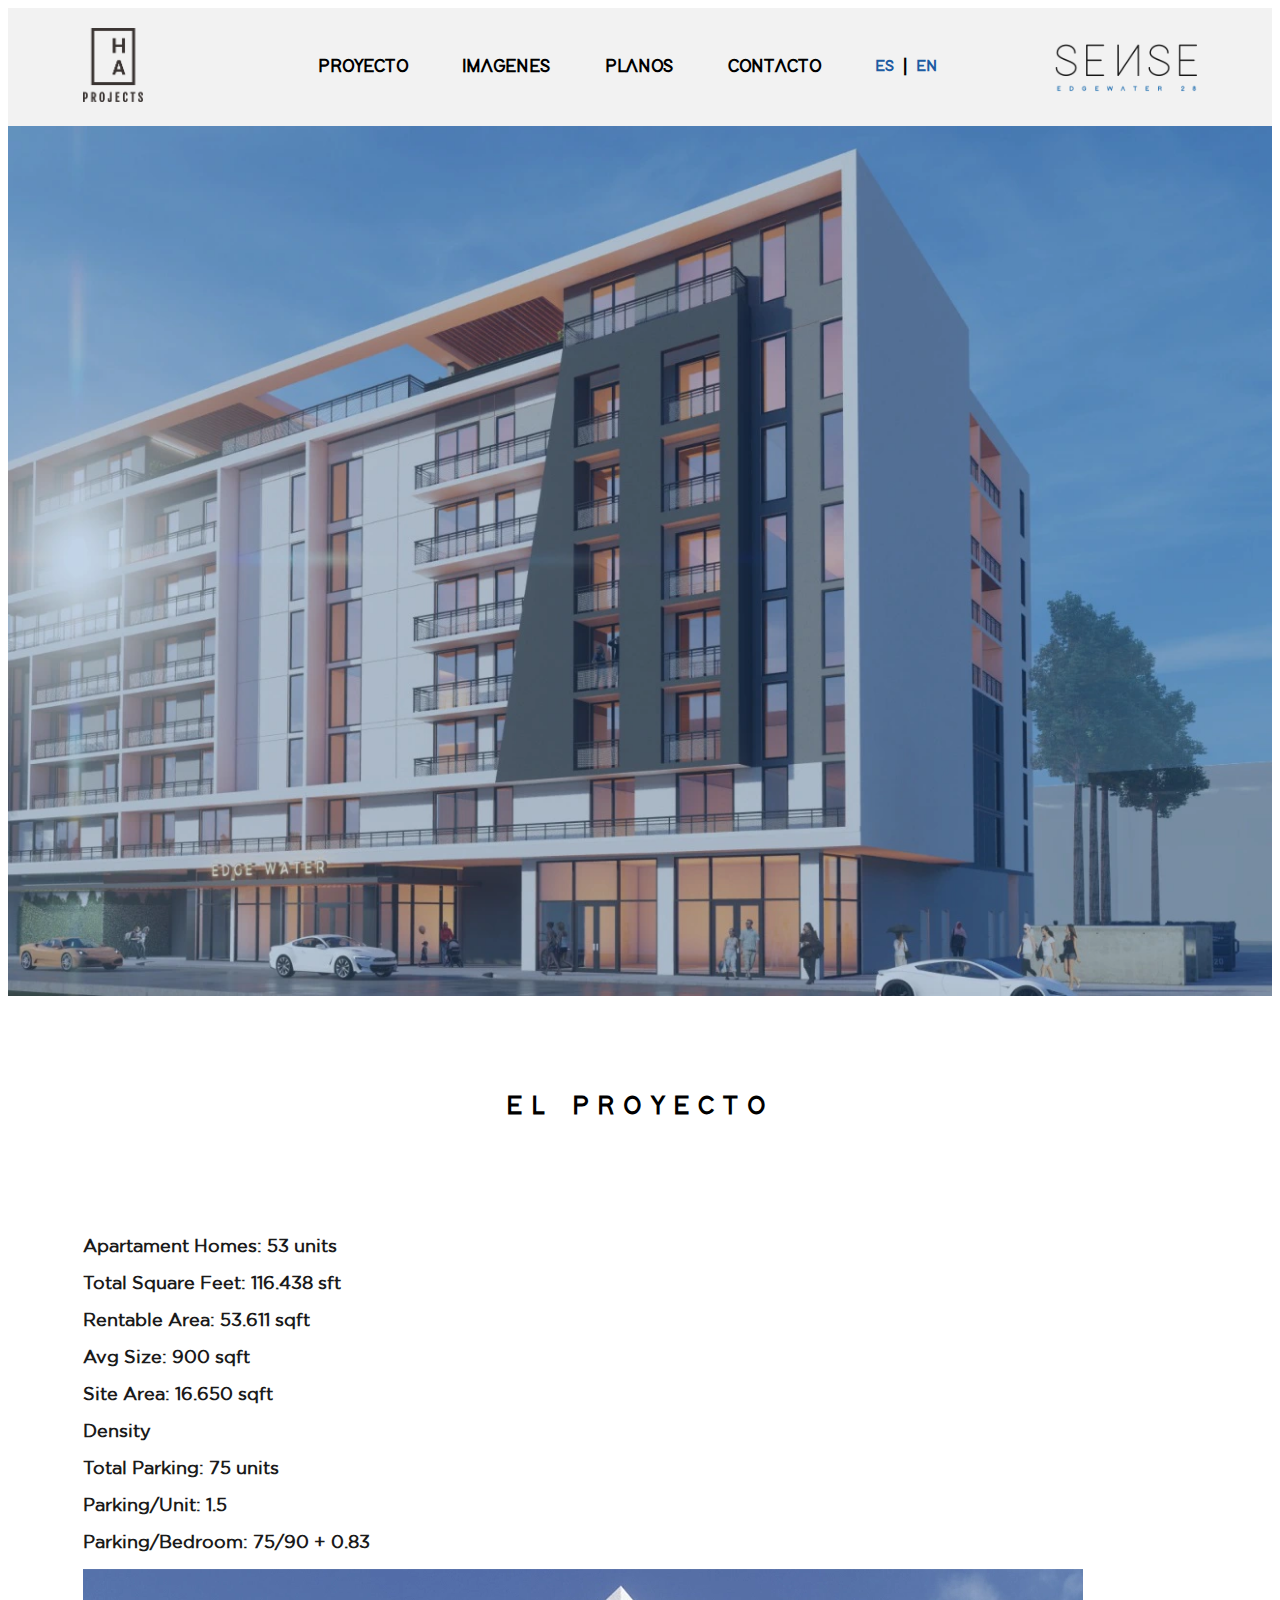
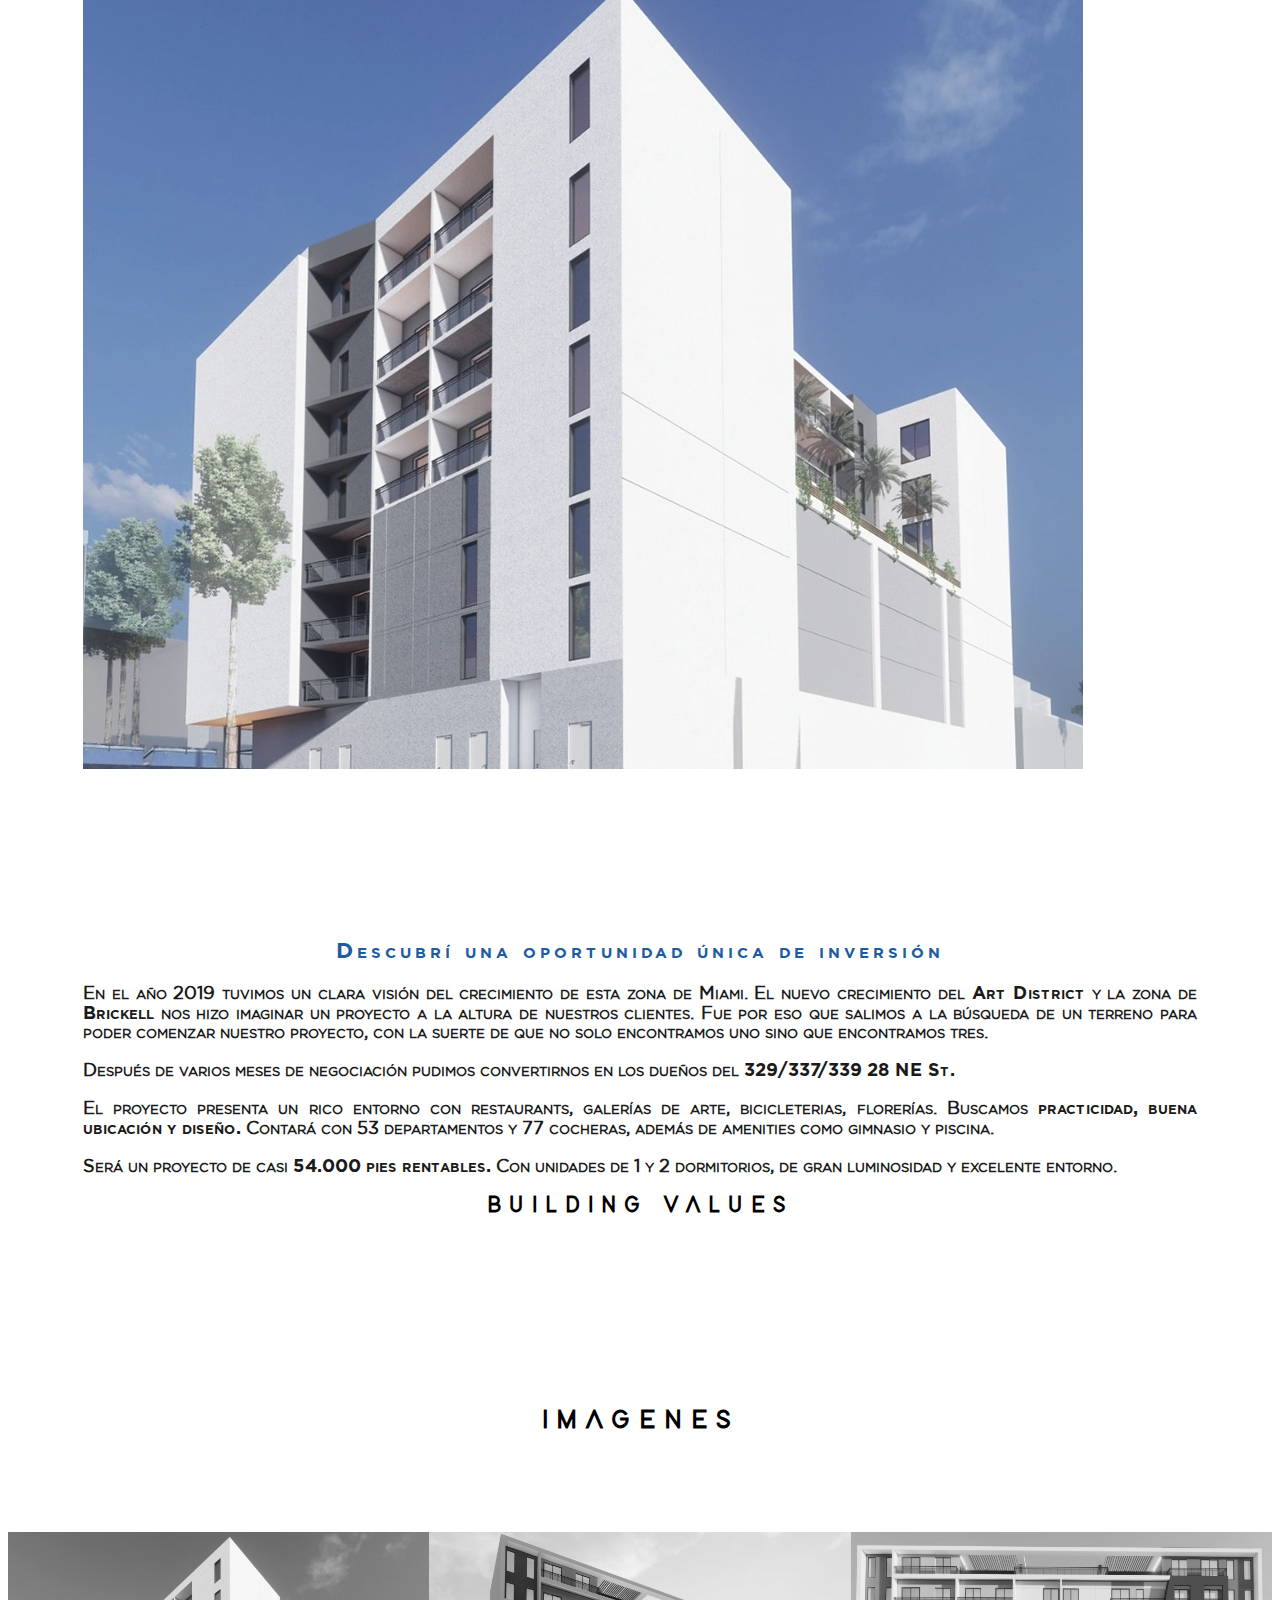
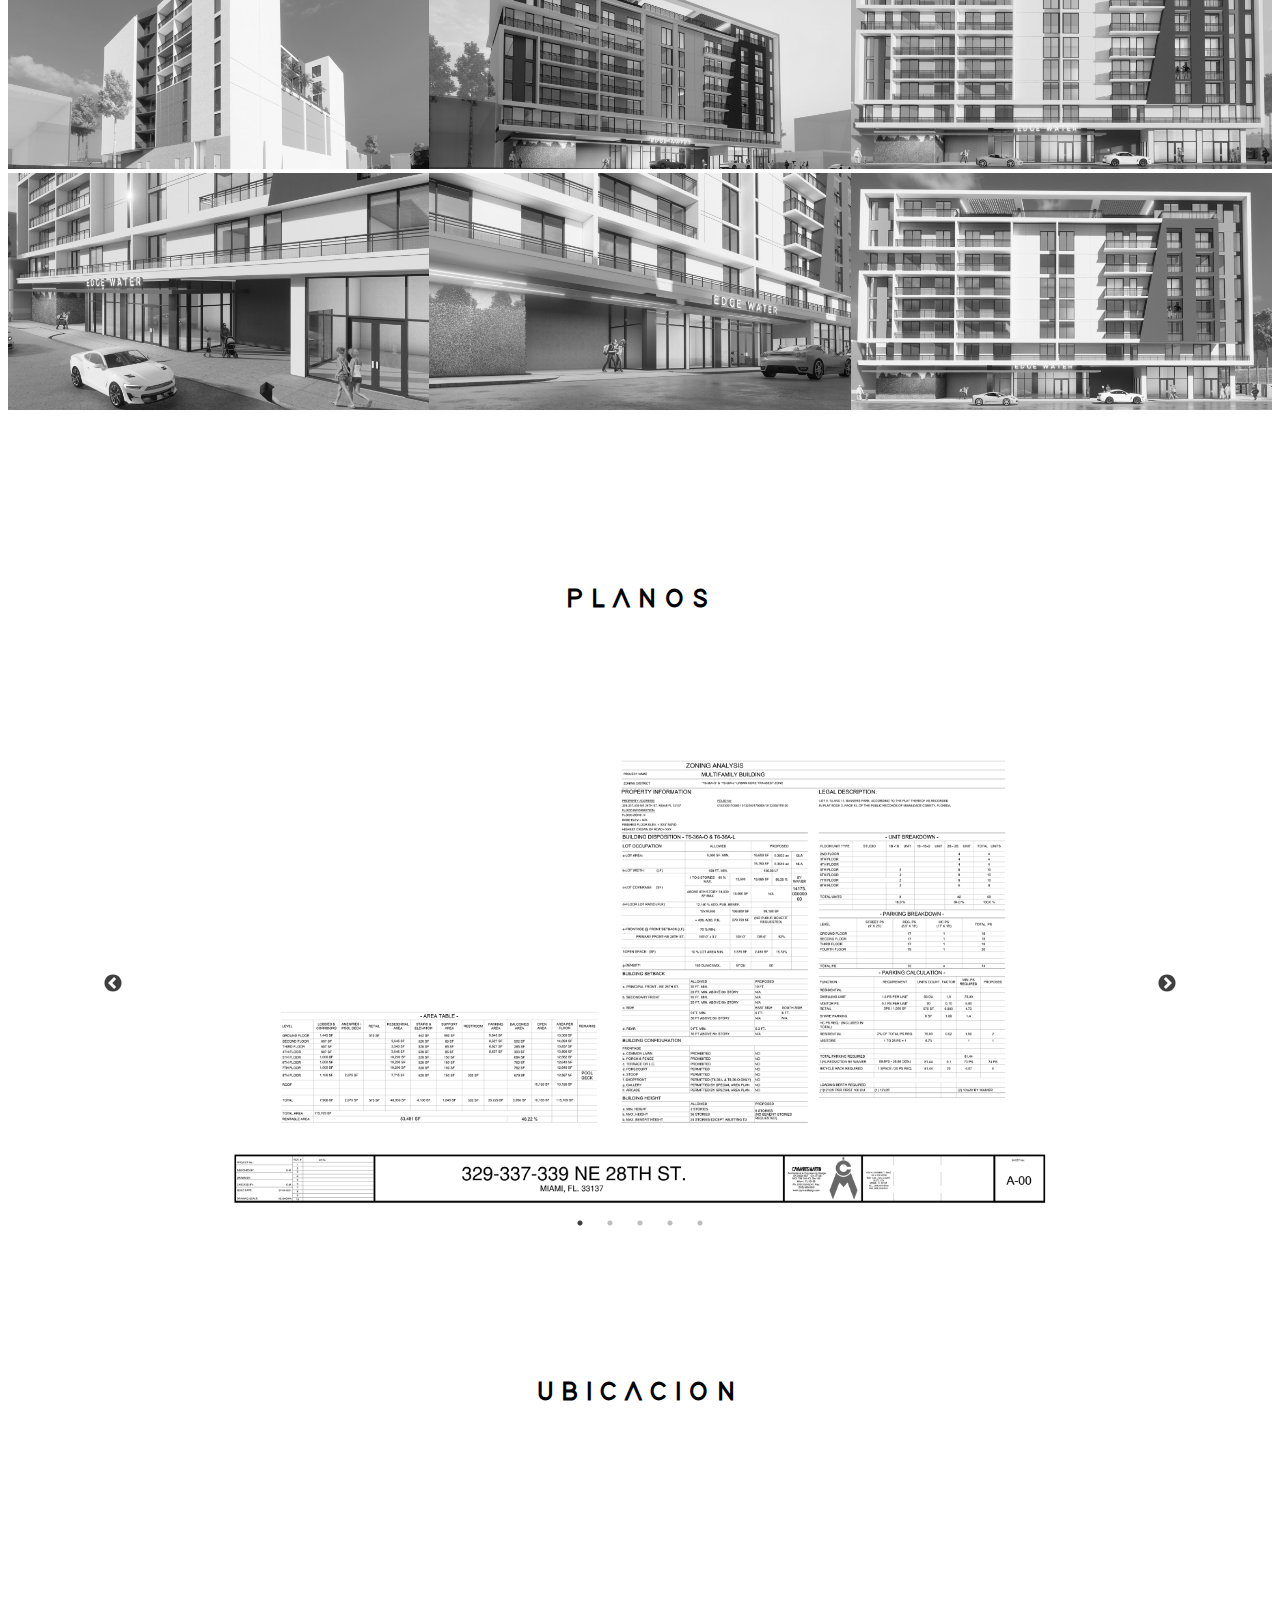
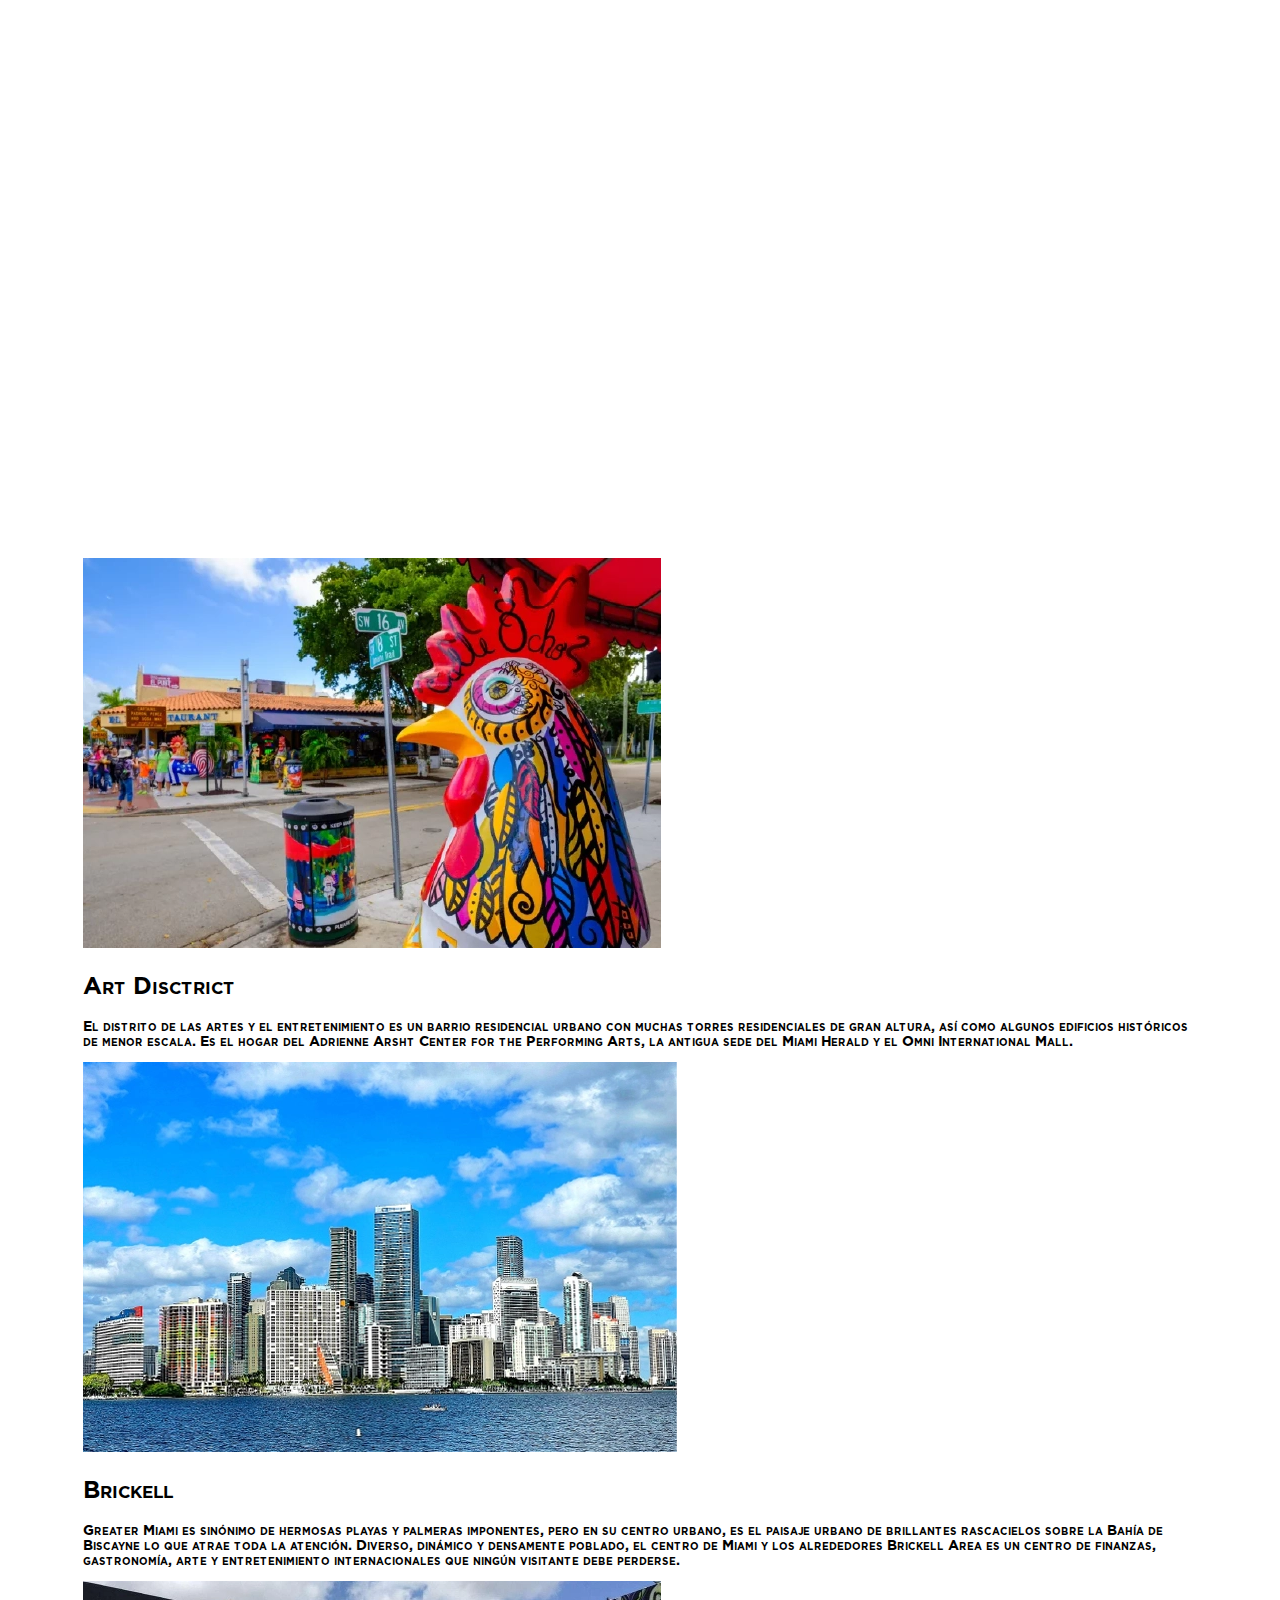
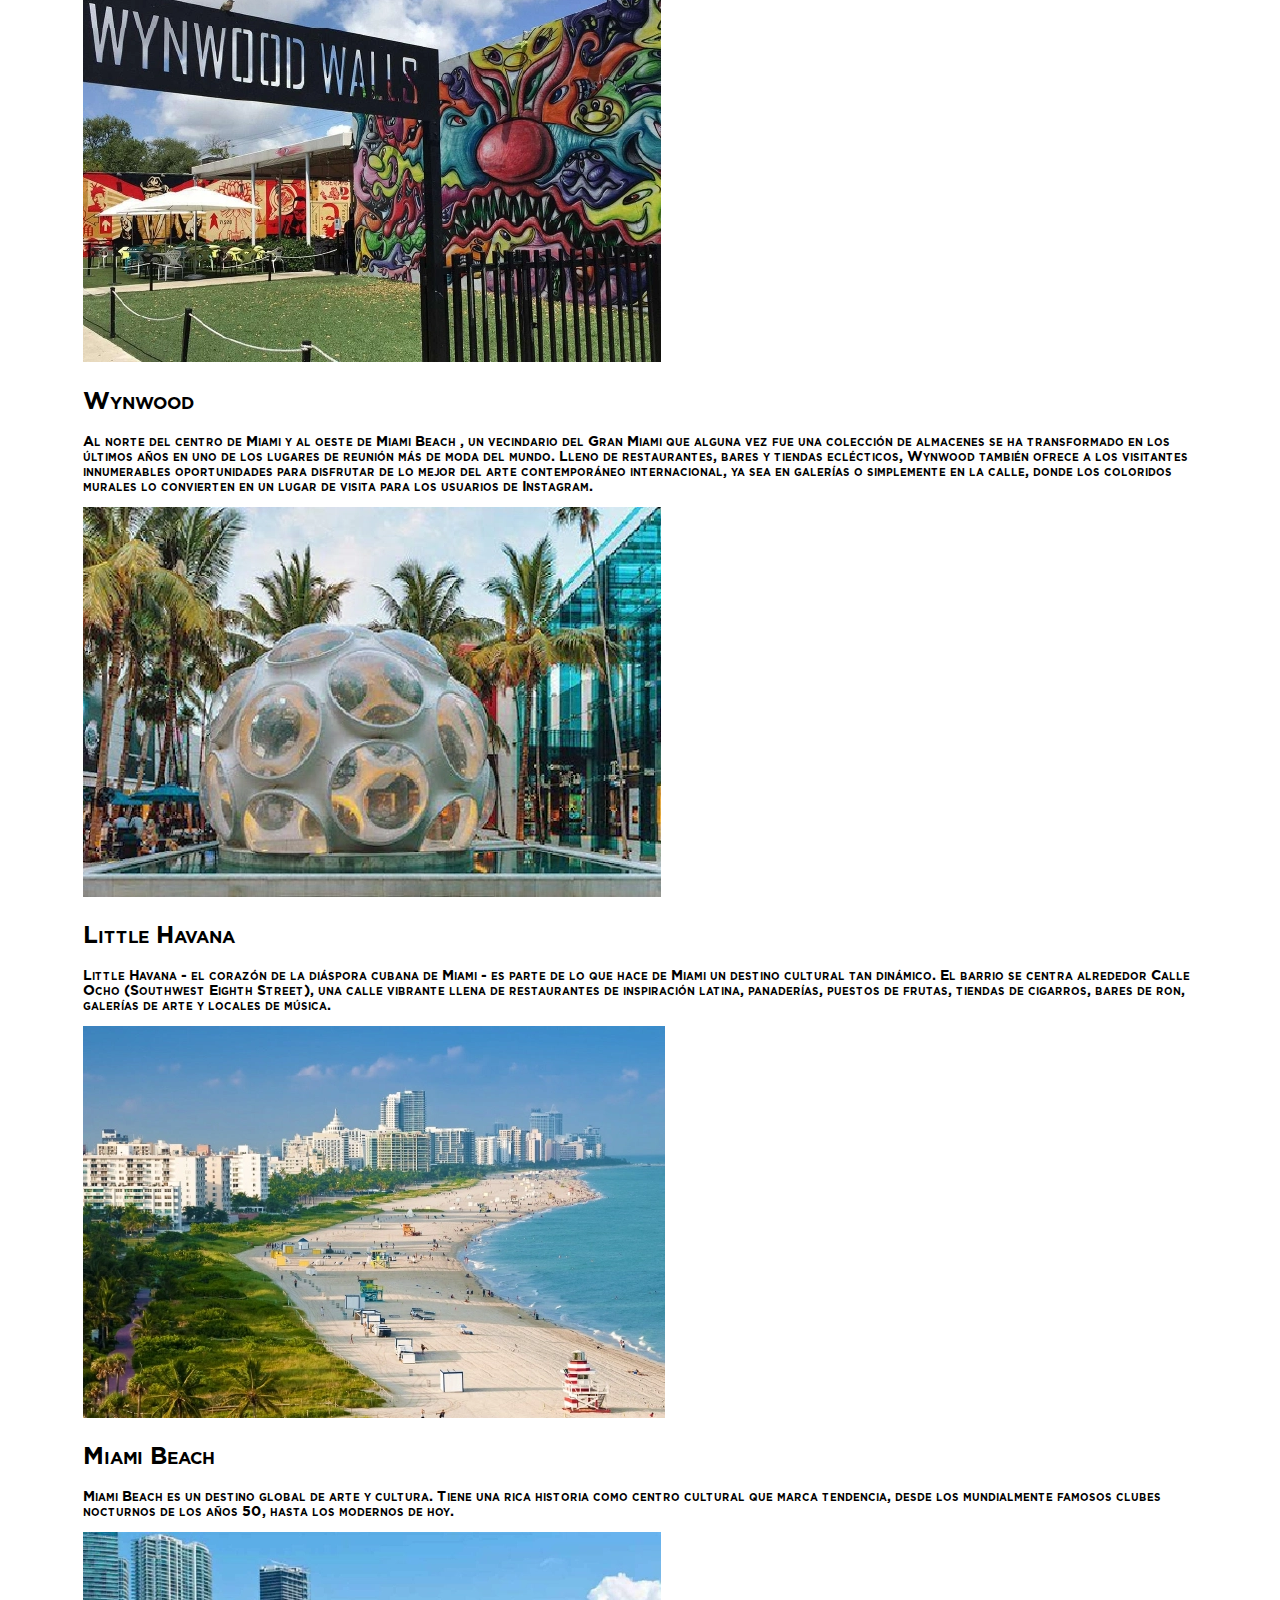
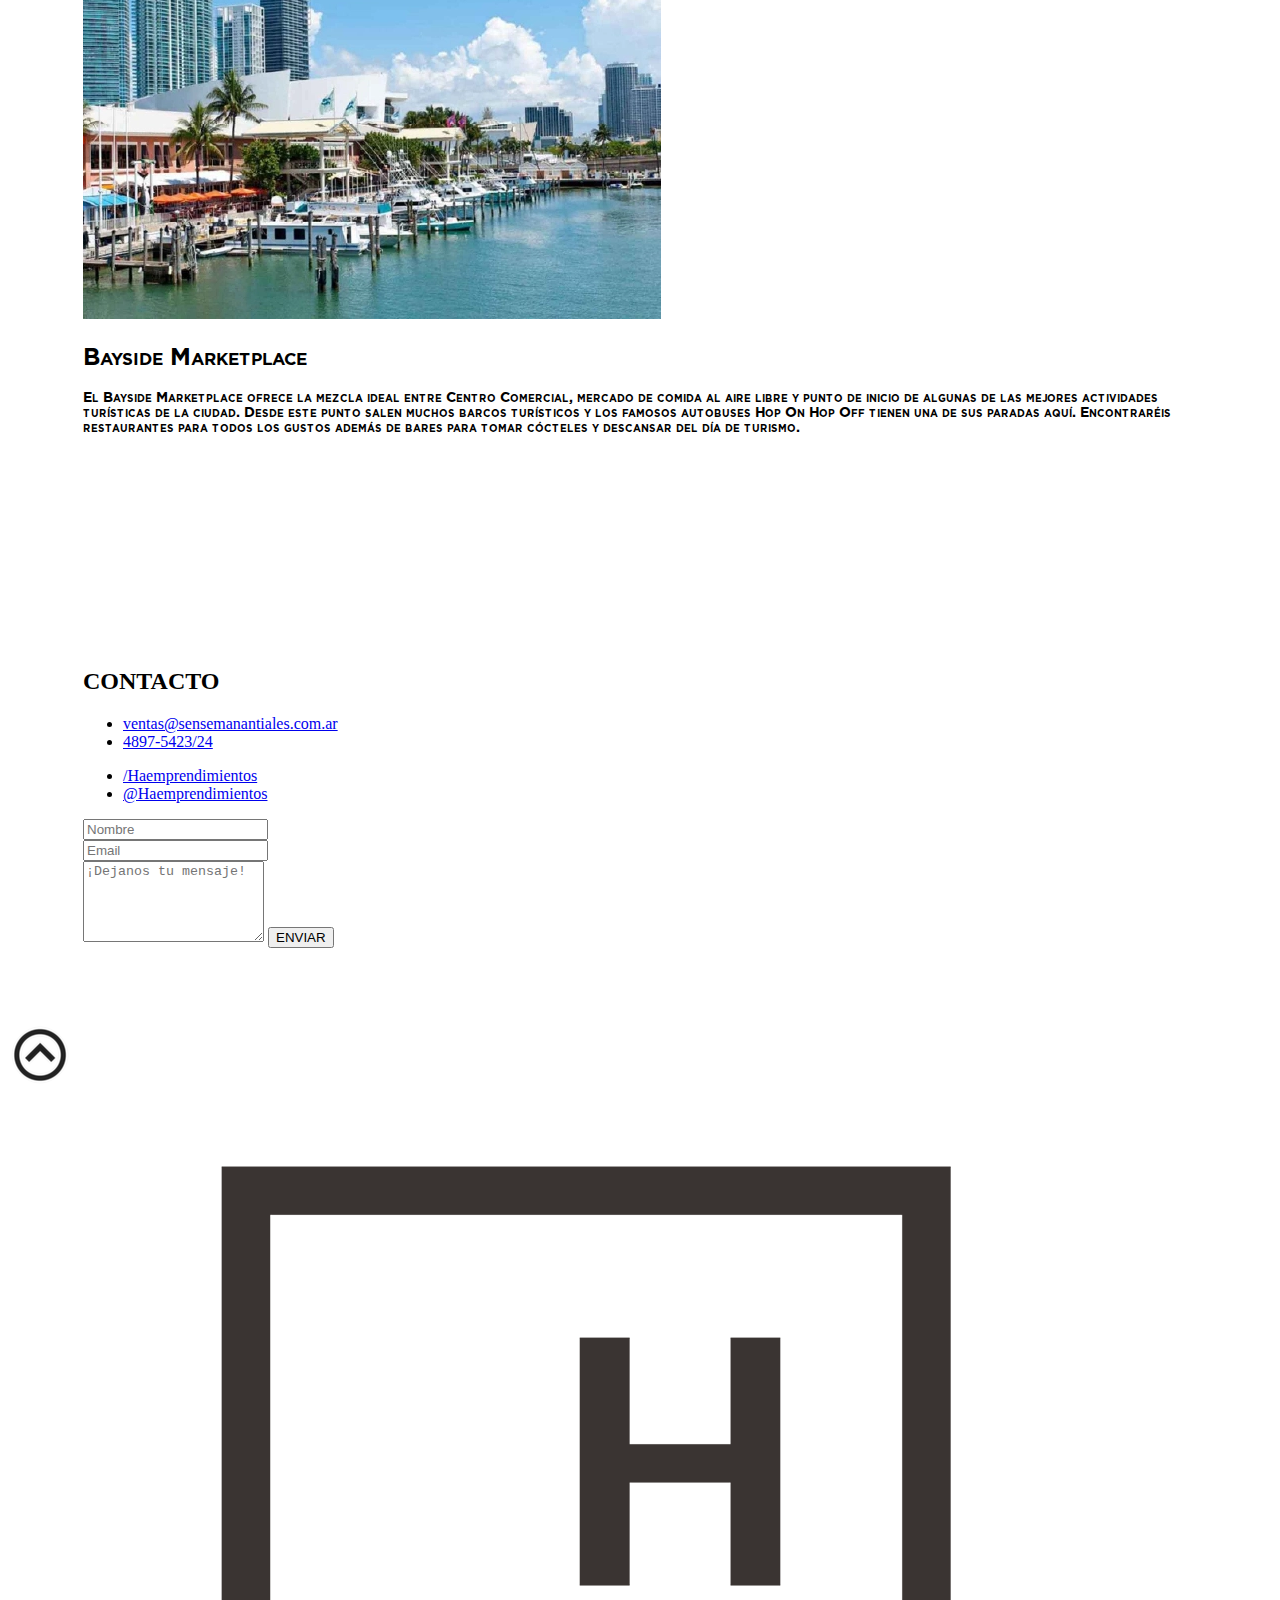
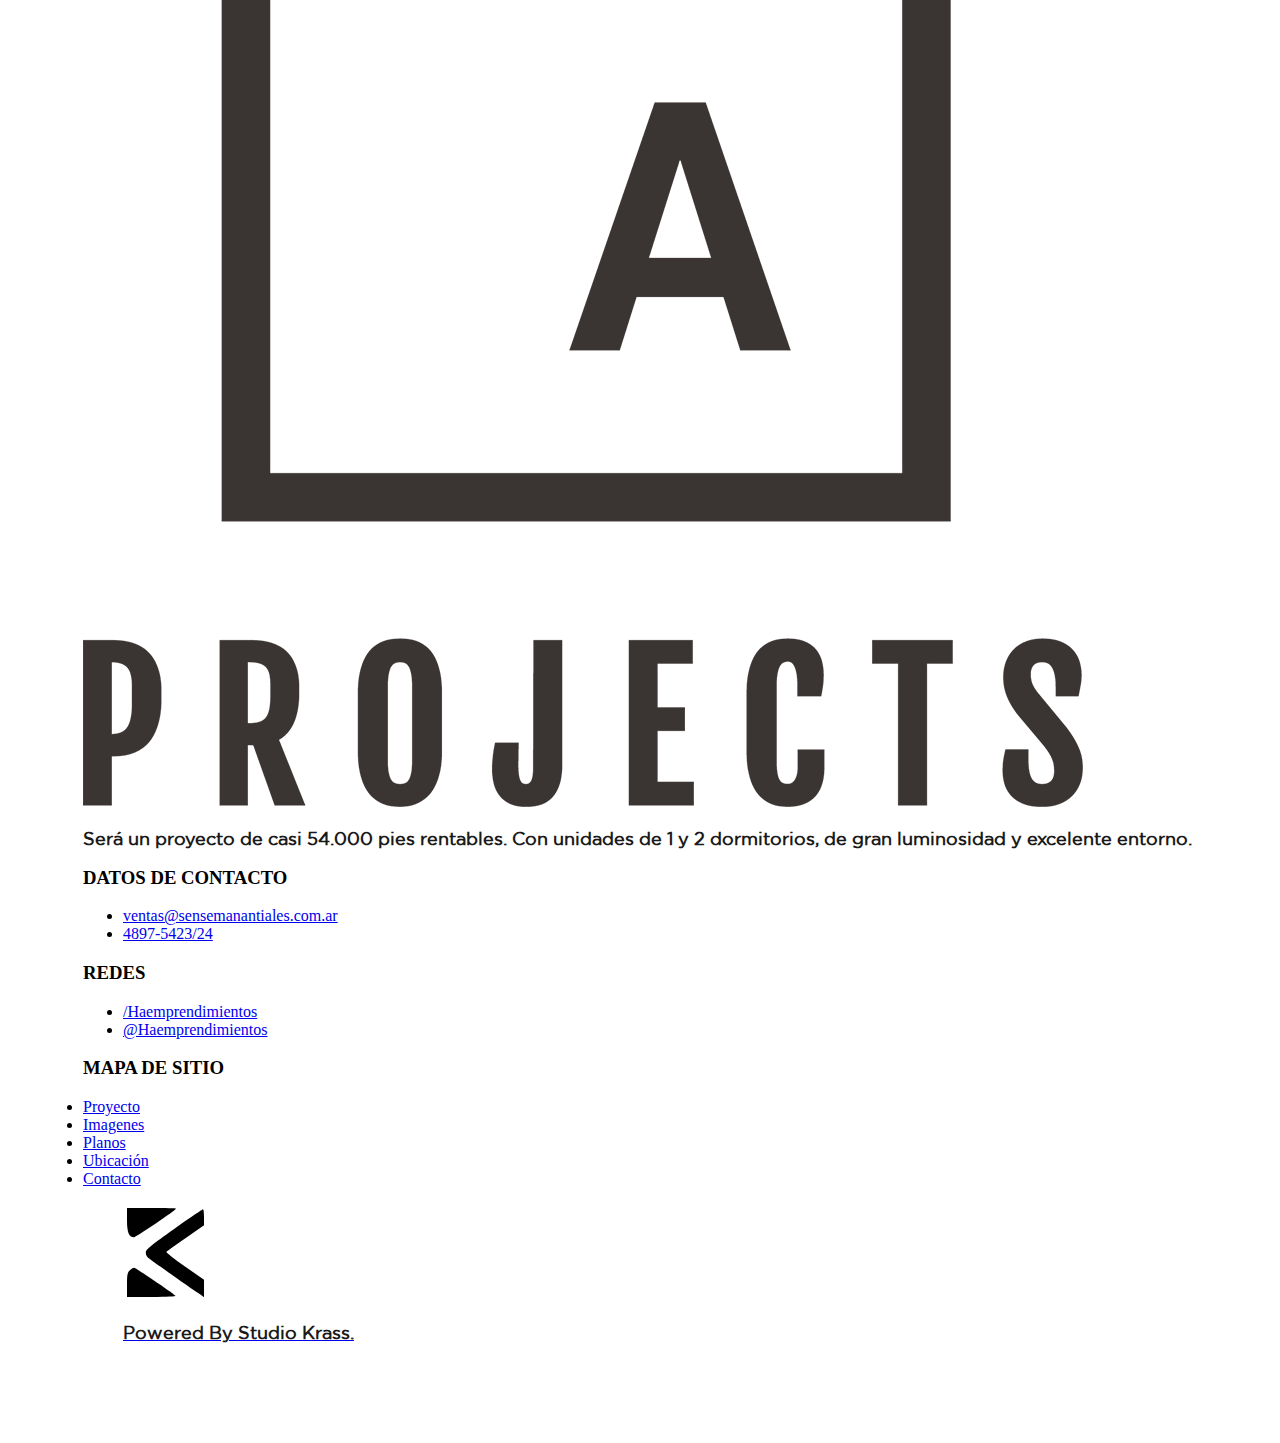
==== commit 344eeea2: "Project section" ====
--- a/index.html
+++ b/index.html
@@ -84,8 +84,29 @@
     <div class="container-bkg section-container">
     </div>
 
+    <h2 id="proyecto" class="sections-title"><span class="underline-nice">EL PROYECTO</span></h2>
+
+    <div class="row section-container align-items-center">
+        <div class="col-md-6 col-12">
+            <p class="text-center small-caps">Apartament Homes: 53 units</p>
+            <p class="text-center small-caps">Total Square Feet: 116.438 sft</p>
+            <p class="text-center small-caps">Rentable Area: 53.611 sqft</p>
+            <p class="text-center small-caps">Avg Size: 900 sqft</p>
+            <p class="text-center small-caps">Site Area: 16.650 sqft</p>
+            <p class="text-center small-caps">Density</p>
+            <p class="text-center small-caps">Total Parking: 75 units</p>
+            <p class="text-center small-caps">Parking/Unit: 1.5</p>
+            <p class="text-center small-caps">Parking/Bedroom: 75/90 + 0.83</p>
+        </div>
+
+        <div class="col-md-6 col-12">
+            <img class="img-fluid" src="./assets/images/project-img-col.webp" alt="">
+        </div>
+    </div>
+
+
     <!-- Section Project -->
-    <div id="proyecto" class="section-project section-container">
+    <div class="section-project section-container">
         <div class="text-container">
             <h1 class="title">Descubrí una oportunidad única de inversión</h1>
             <p class="pt-3 justify-small-caps paragraph-padding">En el año 2019 tuvimos un clara visión del crecimiento
@@ -113,10 +134,8 @@
         </div>
     </div>
 
-
     <!-- Section Grid Images -->
-    <h2 id="imagenes" class="sections-title">IMAGENES</h2>
-    <hr class="title-underline">
+    <h2 id="imagenes" class="sections-title"><span class="underline-nice">IMAGENES</span></h2>
 
     <div class="grid-container">
         <a href="./assets/images/grid/sense1.jpeg" data-lightbox="grid-images" data-title="Sense Edge 28- Img 1"><img
@@ -134,49 +153,45 @@
     </div>
 
     <!-- Section Planos -->
-    <h2 id="planos" class="sections-title">PLANOS</h2>
-    <hr class="title-underline">
+    <h2 id="planos" class="sections-title"><span class="underline-nice">PLANOS</span></h2>
 
     <div class="section-container">
         <!-- Slick Sliders Tarifs -->
         <div class="slick-slider">
             <div class="slider-item">
                 <a class="lightbox-link" href="./assets/images/planos/Plano-1.webp" data-lightbox="slider-planos"
-                    data-title="Planta 1"><img
-                        src="./assets/images/planos/Plano-1.webp" alt=""></a>
+                    data-title="Planta 1"><img src="./assets/images/planos/Plano-1.webp" alt=""></a>
             </div>
 
             <div class="slider-item"><a class="lightbox-link" href="./assets/images/planos/Plano-2.webp"
-                    data-lightbox="slider-planos"
-                    data-title="Planta 2"><img
-                        src="./assets/images/planos/Plano-2.webp" alt=""></a>
+                    data-lightbox="slider-planos" data-title="Planta 2"><img src="./assets/images/planos/Plano-2.webp"
+                        alt=""></a>
             </div>
 
             <div class="slider-item"><a class="lightbox-link" href="./assets/images/planos/Plano-3.webp"
-                    data-lightbox="slider-planos"
-                    data-title="Planta 3"><img
-                        src="./assets/images/planos/Plano-3.webp" alt=""></a>
+                    data-lightbox="slider-planos" data-title="Planta 3"><img src="./assets/images/planos/Plano-3.webp"
+                        alt=""></a>
             </div>
 
             <div class="slider-item"><a class="lightbox-link" href="./assets/images/planos/Plano-4.webp"
-                    data-lightbox="slider-planos"
-                    data-title="Planta 4"><img
-                        src="./assets/images/planos/Plano-4.webp" alt=""></a>
+                    data-lightbox="slider-planos" data-title="Planta 4"><img src="./assets/images/planos/Plano-4.webp"
+                        alt=""></a>
             </div>
 
             <div class="slider-item"><a class="lightbox-link" href="./assets/images/planos/Plano-5.webp"
-                    data-lightbox="slider-planos"
-                    data-title="Planta 5"><img
-                        src="./assets/images/planos/Plano-5.webp" alt=""></a>
-            </div>
-
-        </div>
-    </div>
-
-        <!-- Section Ubicación -->
-        <h2 id="location" class="sections-title">UBICACION</h2>
-        <hr class="title-underline">
-            <iframe class="google-map" src="https://www.google.com/maps/embed?pb=!1m14!1m12!1m3!1d28735.785858842217!2d-80.19054273372402!3d25.804457146703022!2m3!1f0!2f0!3f0!3m2!1i1024!2i768!4f13.1!5e0!3m2!1ses-419!2sar!4v1663720411843!5m2!1ses-419!2sar" style="border:0;" allowfullscreen="" loading="lazy" referrerpolicy="no-referrer-when-downgrade"></iframe>
+                    data-lightbox="slider-planos" data-title="Planta 5"><img src="./assets/images/planos/Plano-5.webp"
+                        alt=""></a>
+            </div>
+
+        </div>
+    </div>
+
+    <!-- Section Ubicación -->
+    <h2 id="location" class="sections-title"><span class="underline-nice">UBICACION</span></h2>
+
+    <iframe class="google-map"
+        src="https://www.google.com/maps/embed?pb=!1m14!1m12!1m3!1d28735.785858842217!2d-80.19054273372402!3d25.804457146703022!2m3!1f0!2f0!3f0!3m2!1i1024!2i768!4f13.1!5e0!3m2!1ses-419!2sar!4v1663720411843!5m2!1ses-419!2sar"
+        style="border:0;" allowfullscreen="" loading="lazy" referrerpolicy="no-referrer-when-downgrade"></iframe>
 
     <!-- Section Points of interest -->
     <div id="places" class="section-places section-container">
@@ -186,21 +201,34 @@
                 <article>
                     <img class="img-places" src="./assets/images/locations/1.webp" alt="">
                     <h3 class="places-title"><b>Art Disctrict</b></h3>
-                    <p class="places-extract">El distrito de las artes y el entretenimiento es un barrio residencial urbano con muchas torres residenciales de gran altura, así como algunos edificios históricos de menor escala. Es el hogar del Adrienne Arsht Center for the Performing Arts, la antigua sede del Miami Herald y el Omni International Mall.</p>
+                    <p class="places-extract">El distrito de las artes y el entretenimiento es un barrio residencial
+                        urbano con muchas torres residenciales de gran altura, así como algunos edificios históricos de
+                        menor escala. Es el hogar del Adrienne Arsht Center for the Performing Arts, la antigua sede del
+                        Miami Herald y el Omni International Mall.</p>
                 </article>
             </div>
             <div class="col-12 col-md-6 col-xl-4 mb-4">
                 <article>
                     <img class="img-places" src="./assets/images/locations/2.webp" alt="">
                     <h3 class="places-title"><b>Brickell</b></h3>
-                    <p class="places-extract">Greater Miami es sinónimo de hermosas playas y palmeras imponentes, pero en su centro urbano, es el paisaje urbano de brillantes rascacielos sobre la Bahía de Biscayne lo que atrae toda la atención. Diverso, dinámico y densamente poblado, el centro de Miami y los alrededores Brickell Area es un centro de finanzas, gastronomía, arte y entretenimiento internacionales que ningún visitante debe perderse.</p>
+                    <p class="places-extract">Greater Miami es sinónimo de hermosas playas y palmeras imponentes, pero
+                        en su centro urbano, es el paisaje urbano de brillantes rascacielos sobre la Bahía de Biscayne
+                        lo que atrae toda la atención. Diverso, dinámico y densamente poblado, el centro de Miami y los
+                        alrededores Brickell Area es un centro de finanzas, gastronomía, arte y entretenimiento
+                        internacionales que ningún visitante debe perderse.</p>
                 </article>
             </div>
             <div class="col-12 col-md-6 col-xl-4 mb-4">
                 <article>
                     <img class="img-places" src="./assets/images/locations/3.webp" alt="">
                     <h3 class="places-title"><b>Wynwood</b></h3>
-                    <p class="places-extract">Al norte del centro de Miami y al oeste de Miami Beach , un vecindario del Gran Miami que alguna vez fue una colección de almacenes se ha transformado en los últimos años en uno de los lugares de reunión más de moda del mundo. Lleno de restaurantes, bares y tiendas eclécticos, Wynwood también ofrece a los visitantes innumerables oportunidades para disfrutar de lo mejor del arte contemporáneo internacional, ya sea en galerías o simplemente en la calle, donde los coloridos murales lo convierten en un lugar de visita para los usuarios de Instagram.</p>
+                    <p class="places-extract">Al norte del centro de Miami y al oeste de Miami Beach , un vecindario del
+                        Gran Miami que alguna vez fue una colección de almacenes se ha transformado en los últimos años
+                        en uno de los lugares de reunión más de moda del mundo. Lleno de restaurantes, bares y tiendas
+                        eclécticos, Wynwood también ofrece a los visitantes innumerables oportunidades para disfrutar de
+                        lo mejor del arte contemporáneo internacional, ya sea en galerías o simplemente en la calle,
+                        donde los coloridos murales lo convierten en un lugar de visita para los usuarios de Instagram.
+                    </p>
                 </article>
             </div>
 
@@ -208,7 +236,11 @@
                 <article>
                     <img class="img-places" src="./assets/images/locations/4.webp" alt="">
                     <h3 class="places-title"><b>Little Havana</b></h3>
-                    <p class="places-extract">Little Havana - el corazón de la diáspora cubana de Miami - es parte de lo que hace de Miami un destino cultural tan dinámico. El barrio se centra alrededor Calle Ocho (Southwest Eighth Street), una calle vibrante llena de restaurantes de inspiración latina, panaderías, puestos de frutas, tiendas de cigarros, bares de ron, galerías de arte y locales de música.</p>
+                    <p class="places-extract">Little Havana - el corazón de la diáspora cubana de Miami - es parte de lo
+                        que hace de Miami un destino cultural tan dinámico. El barrio se centra alrededor Calle Ocho
+                        (Southwest Eighth Street), una calle vibrante llena de restaurantes de inspiración latina,
+                        panaderías, puestos de frutas, tiendas de cigarros, bares de ron, galerías de arte y locales de
+                        música.</p>
                 </article>
             </div>
 
@@ -216,7 +248,9 @@
                 <article>
                     <img class="img-places" src="./assets/images/locations/5.webp" alt="">
                     <h3 class="places-title"><b>Miami Beach</b></h3>
-                    <p class="places-extract">Miami Beach es un destino global de arte y cultura. Tiene una rica historia como centro cultural que marca tendencia, desde los mundialmente famosos clubes nocturnos de los años 50, hasta los modernos de hoy.</p>
+                    <p class="places-extract">Miami Beach es un destino global de arte y cultura. Tiene una rica
+                        historia como centro cultural que marca tendencia, desde los mundialmente famosos clubes
+                        nocturnos de los años 50, hasta los modernos de hoy.</p>
                 </article>
             </div>
 
@@ -224,14 +258,153 @@
                 <article>
                     <img class="img-places" src="./assets/images/locations/6.webp" alt="">
                     <h3 class="places-title"><b>Bayside Marketplace</b></h3>
-                    <p class="places-extract">El Bayside Marketplace ofrece la mezcla ideal entre Centro Comercial, mercado de comida al aire libre y punto de inicio de algunas de las mejores actividades turísticas de la ciudad. Desde este punto salen muchos barcos turísticos y los famosos autobuses Hop On Hop Off tienen una de sus paradas aquí. Encontraréis restaurantes para todos los gustos además de bares para tomar cócteles y descansar del día de turismo.</p>
-                </article>
-            </div>
-
-
-        </div>
-    </div>
-    
+                    <p class="places-extract">El Bayside Marketplace ofrece la mezcla ideal entre Centro Comercial,
+                        mercado de comida al aire libre y punto de inicio de algunas de las mejores actividades
+                        turísticas de la ciudad. Desde este punto salen muchos barcos turísticos y los famosos autobuses
+                        Hop On Hop Off tienen una de sus paradas aquí. Encontraréis restaurantes para todos los gustos
+                        además de bares para tomar cócteles y descansar del día de turismo.</p>
+                </article>
+            </div>
+
+
+        </div>
+    </div>
+
+    <!-- Section Contact -->
+    <div id="contacto" class="section-contact section-container">
+        <div class="row">
+            <div class="col-12 col-lg-6">
+                <h2 class="contact"><span class="underline-nice">CONTACTO</span></h1>
+
+                    <ul>
+                        <li class="footer-list">
+                            <a href="mailto:ventas@sensemanantiales.com.ar" target="_blank">
+                                <span><i aria-hidden="true" class="far fa-envelope"></i></span>
+                                <span class="text">ventas@sensemanantiales.com.ar</span>
+                            </a>
+                        </li>
+                        <li class="footer-list">
+                            <a href="tel:+541148975424" target="_blank"> <span class="elementor-icon-list-icon">
+                                    <i aria-hidden="true" class="fas fa-phone"></i> </span>
+                                <span class="text">4897-5423/24</span>
+                            </a>
+                        </li>
+                    </ul>
+
+                    <ul>
+                        <li class="footer-list">
+                            <a href="https://www.facebook.com/haemprendimientos" target="_blank">
+                                <span><i aria-hidden="true" class="fab fa-facebook-f"></i> </span>
+                                <span class="text">/Haemprendimientos</span>
+                            </a>
+                        </li>
+                        <li class="footer-list">
+                            <a href="https://www.instagram.com/ha_emprendimientos/" target="_blank">
+                                <span><i aria-hidden="true" class="fab fa-instagram"></i> </span>
+                                <span class="text">@Haemprendimientos</span>
+                            </a>
+                        </li>
+                    </ul>
+
+            </div>
+            <div class="col-12 col-lg-6">
+                <form>
+                    <div class="row">
+                        <div class="form-group col-md-6 pe-lg-2">
+                            <input type="text" class="form-control rounded-0" id="name" placeholder="Nombre">
+                        </div>
+                        <div class="form-group col-md-6">
+                            <input type="email" class="form-control rounded-0" id="email" placeholder="Email">
+                        </div>
+
+                        <div class="form-group">
+                            <textarea class="form-control rounded-0" id="textarea" placeholder="¡Dejanos tu mensaje!"
+                                rows="5"></textarea>
+                            <button type="submit" class="btn-submit">ENVIAR</button>
+                        </div>
+
+                    </div>
+                </form>
+            </div>
+
+        </div>
+    </div>
+
+    <!-- Back to top floating button -->
+    <div id="back-top">
+        <a href="#"><img class="arrow-top" src="./assets/images/arrow-back-to-top.png"
+                alt="Sense Manantiales - Back to top"></a>
+    </div>
+
+    <footer>
+        <div class="row footer-container section-container">
+            <div class="col-12 col-lg-3 col-footer">
+                <img class="logo-footer" src="./assets/images/ha-logo.png" alt="HA Project Logo">
+                <p class="text-about">Será un proyecto de casi 54.000 pies rentables. Con unidades de 1 y 2 dormitorios,
+                    de gran luminosidad y excelente entorno.</p>
+            </div>
+
+            <div class="col-12 col-lg-3 col-footer">
+            </div>
+
+            <div class="col-12 col-lg-3 col-footer">
+                <h3 class="footer">DATOS DE CONTACTO</h3>
+                <ul>
+                    <li class="footer-list">
+                        <a href="mailto:ventas@sensemanantiales.com.ar" target="_blank">
+                            <span><i aria-hidden="true" class="far fa-envelope"></i></span>
+                            <span class="text">ventas@sensemanantiales.com.ar</span>
+                        </a>
+                    </li>
+                    <li class="footer-list">
+                        <a href="tel:+541148975424" target="_blank"> <span class="elementor-icon-list-icon">
+                                <i aria-hidden="true" class="fas fa-phone"></i> </span>
+                            <span class="text">4897-5423/24</span>
+                        </a>
+                    </li>
+                </ul>
+
+                <h3 class="footer redes">REDES</h3>
+                <ul>
+                    <li class="footer-list">
+                        <a href="https://www.facebook.com/haemprendimientos" target="_blank">
+                            <span><i aria-hidden="true" class="fab fa-facebook-f"></i> </span>
+                            <span class="text">/Haemprendimientos</span>
+                        </a>
+                    </li>
+                    <li class="footer-list">
+                        <a href="https://www.instagram.com/ha_emprendimientos/" target="_blank">
+                            <span><i aria-hidden="true" class="fab fa-instagram"></i> </span>
+                            <span class="text">@Haemprendimientos</span>
+                        </a>
+                    </li>
+                </ul>
+
+
+            </div>
+
+            <div class="col-12 col-lg-3 col-footer">
+                <h3 class="footer">MAPA DE SITIO</h3>
+                <li class="footer-list"><a href="#proyecto">Proyecto</a></li>
+                <li class="footer-list"><a href="#imagenes">Imagenes</a></li>
+                <li class="footer-list"><a href="#planos">Planos</a></li>
+                <li class="footer-list"><a href="#location">Ubicación</a></li>
+                <li class="footer-list"><a href="#contacto">Contacto</a></li>
+
+            </div>
+
+            <div class="copyrigth-container col-12 pt-5">
+                <ul class="footer-list">
+                    <img class="powered-logo" src="./assets/images/studio-krass-logo.svg" alt="">
+                    <a href="https://www.studiokrass.com.ar" target="_blank">
+                        <p class="powered pt-1">Powered By Studio Krass.</p>
+                    </a>
+                </ul>
+            </div>
+
+        </div>
+
+    </footer>
 
 
 
@@ -239,11 +412,11 @@
     <!-- Lightbox2 js -->
     <script src="./assets/js/lightbox.js"></script>
     <script>
-    lightbox.option({
-      'wrapAround': true,
-      disableScrolling: true,
-      fadeDuration: 300,
-    })
+        lightbox.option({
+            'wrapAround': true,
+            disableScrolling: true,
+            fadeDuration: 300,
+        })
     </script>
     <!-- slick.js -->
     <script src="./assets/js/slick.js"></script>
--- a/styles.css
+++ b/styles.css
@@ -105,7 +105,7 @@
 }
 
 b {
-    font-family: "Gotham Black", Sans-serif;
+    font-family: "Gotham Bold", Sans-serif;
 }
 
 p {
@@ -376,6 +376,7 @@
 }
 
 /* Section Planos */
+
 /* Slick Sliders */
 div.slick-slider.slick-initialized.slick-dotted {
     width: 80vw;
@@ -405,6 +406,42 @@
     margin-left: 0 !important; 
     margin-right: 0 !important;
 }
+
+/*Section Ubicacion (Google Map)*/
+iframe.google-map {
+    width: 100%;
+    height: 500px;
+    padding: 50px 0;
+}
+
+/* Section Places */
+.section-places {
+    margin: 50px 0;
+}
+.img-places {
+    height: auto;
+    max-width: 100%;
+}
+article {
+    height: auto;
+}
+.places-title {
+    font-family: "Gotham Bold", Sans-serif;
+    font-size: 24px;
+    font-weight: 700;
+    color: #000000;
+    margin-top: 20px;
+    margin-bottom: 20px;
+    font-variant: small-caps;
+}
+.places-extract{
+    font-family: "Gotham Bold", Sans-serif;
+    font-size: 14px;
+    font-weight: 500;
+    color: #000000;
+    font-variant: small-caps;
+}
+
 
 
 /* MEDIA QUERIES */
@@ -514,7 +551,7 @@
 
     .header .navigation .menu li a {
         text-align: left;
-        font-size: 16px;
+        font-size: 18px;
     }
 
     .header .navigation .menu li ul {
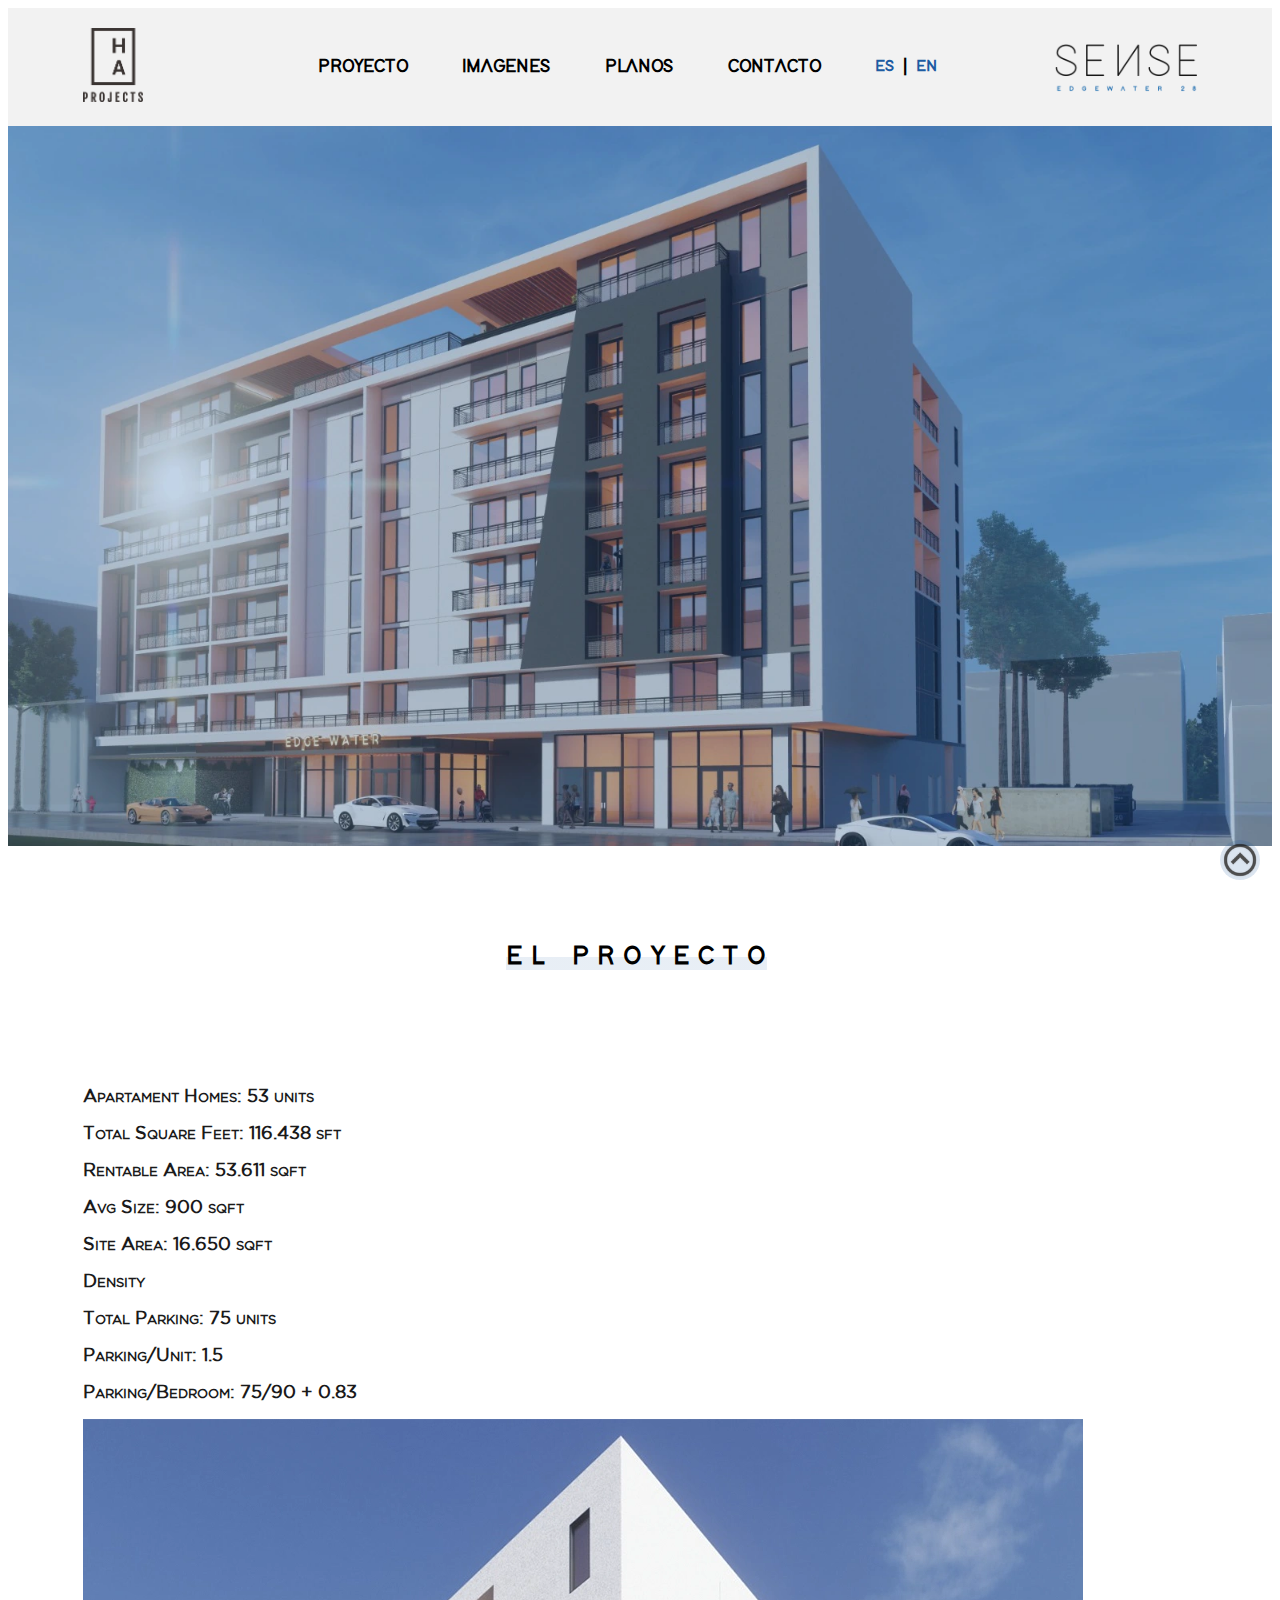
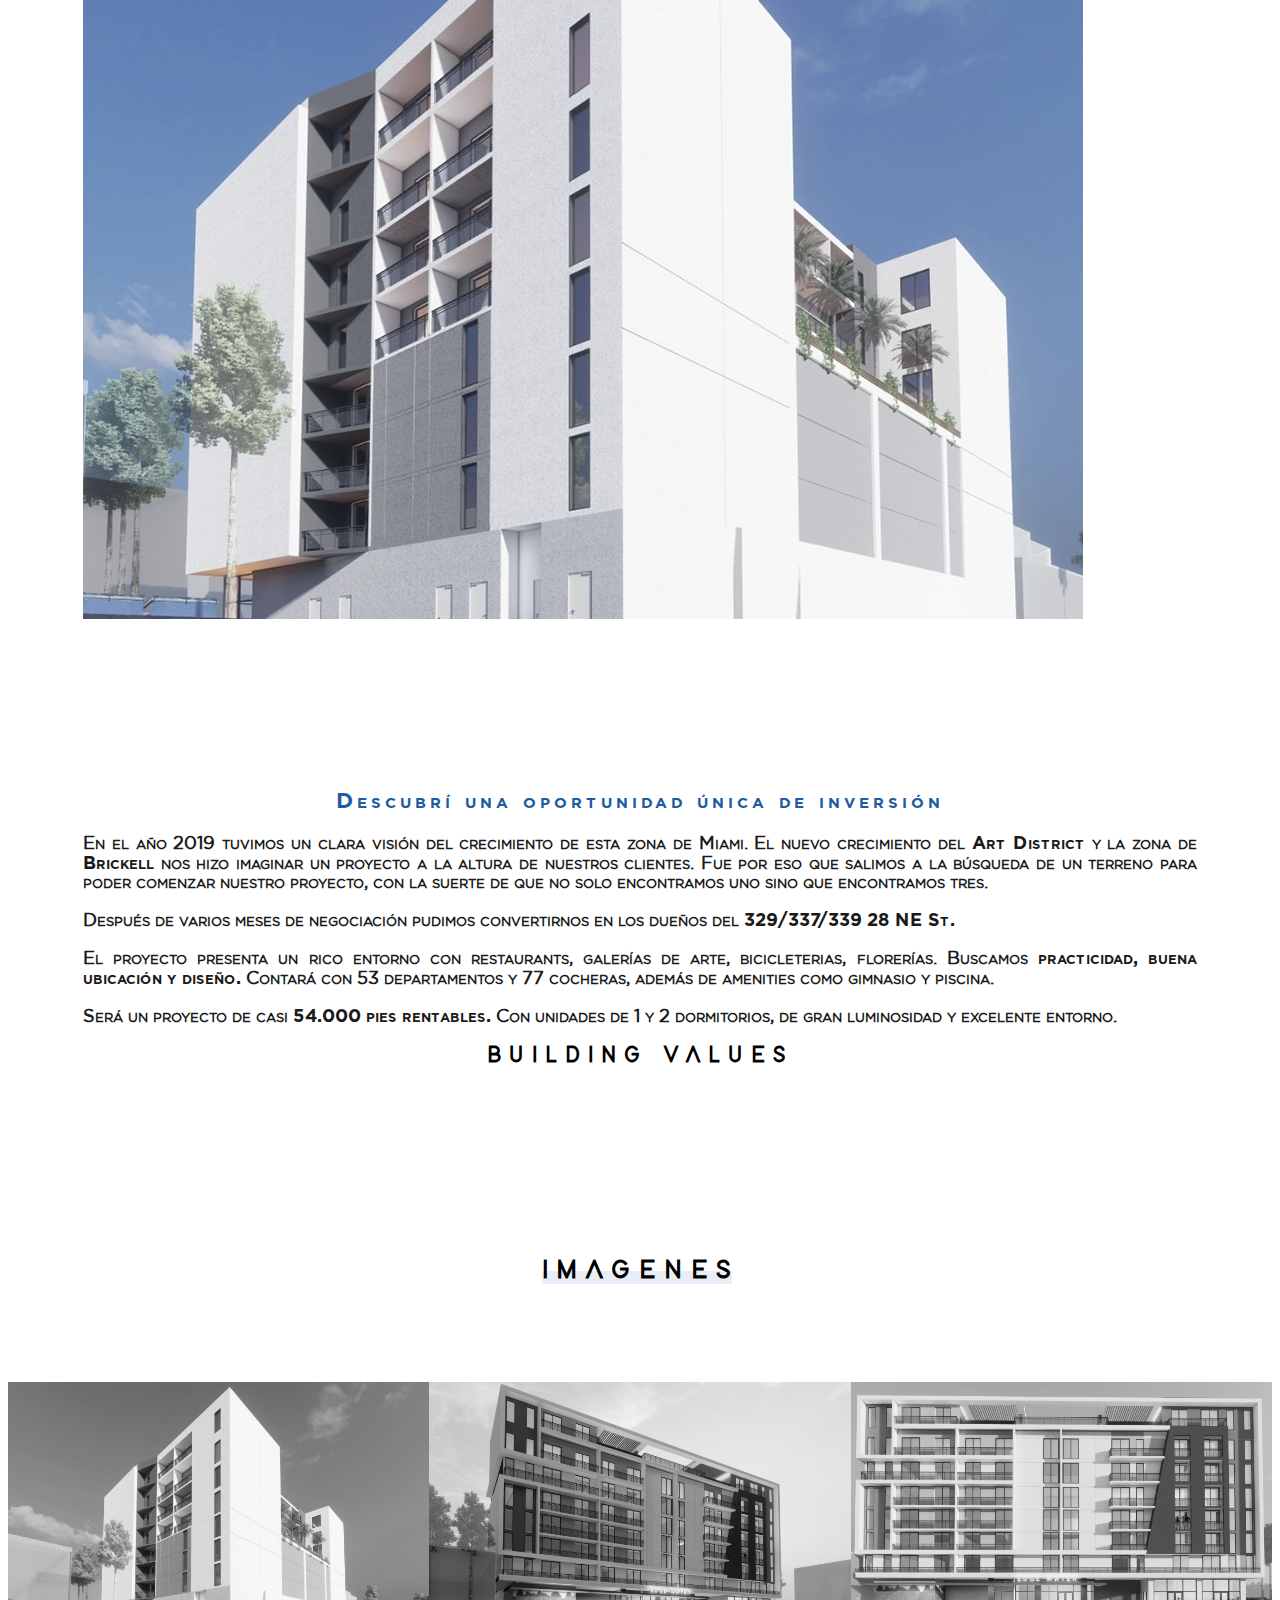
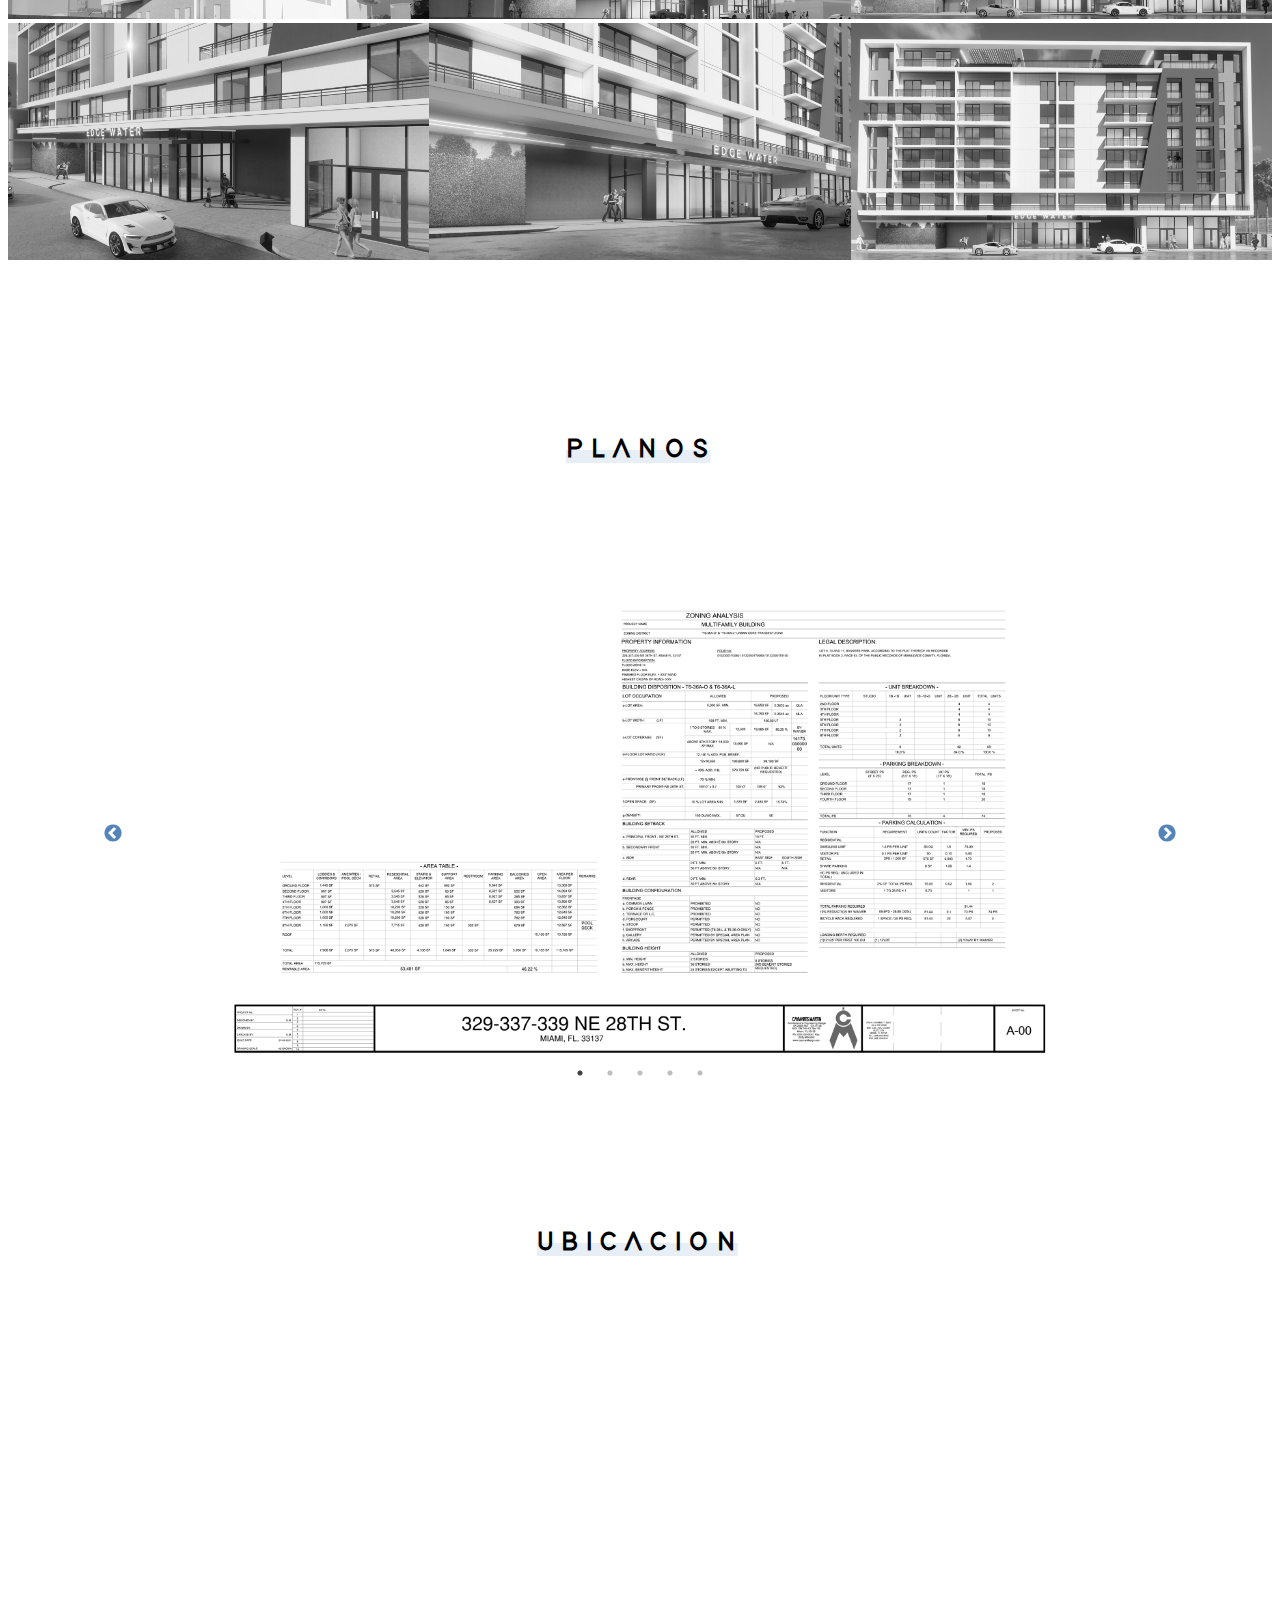
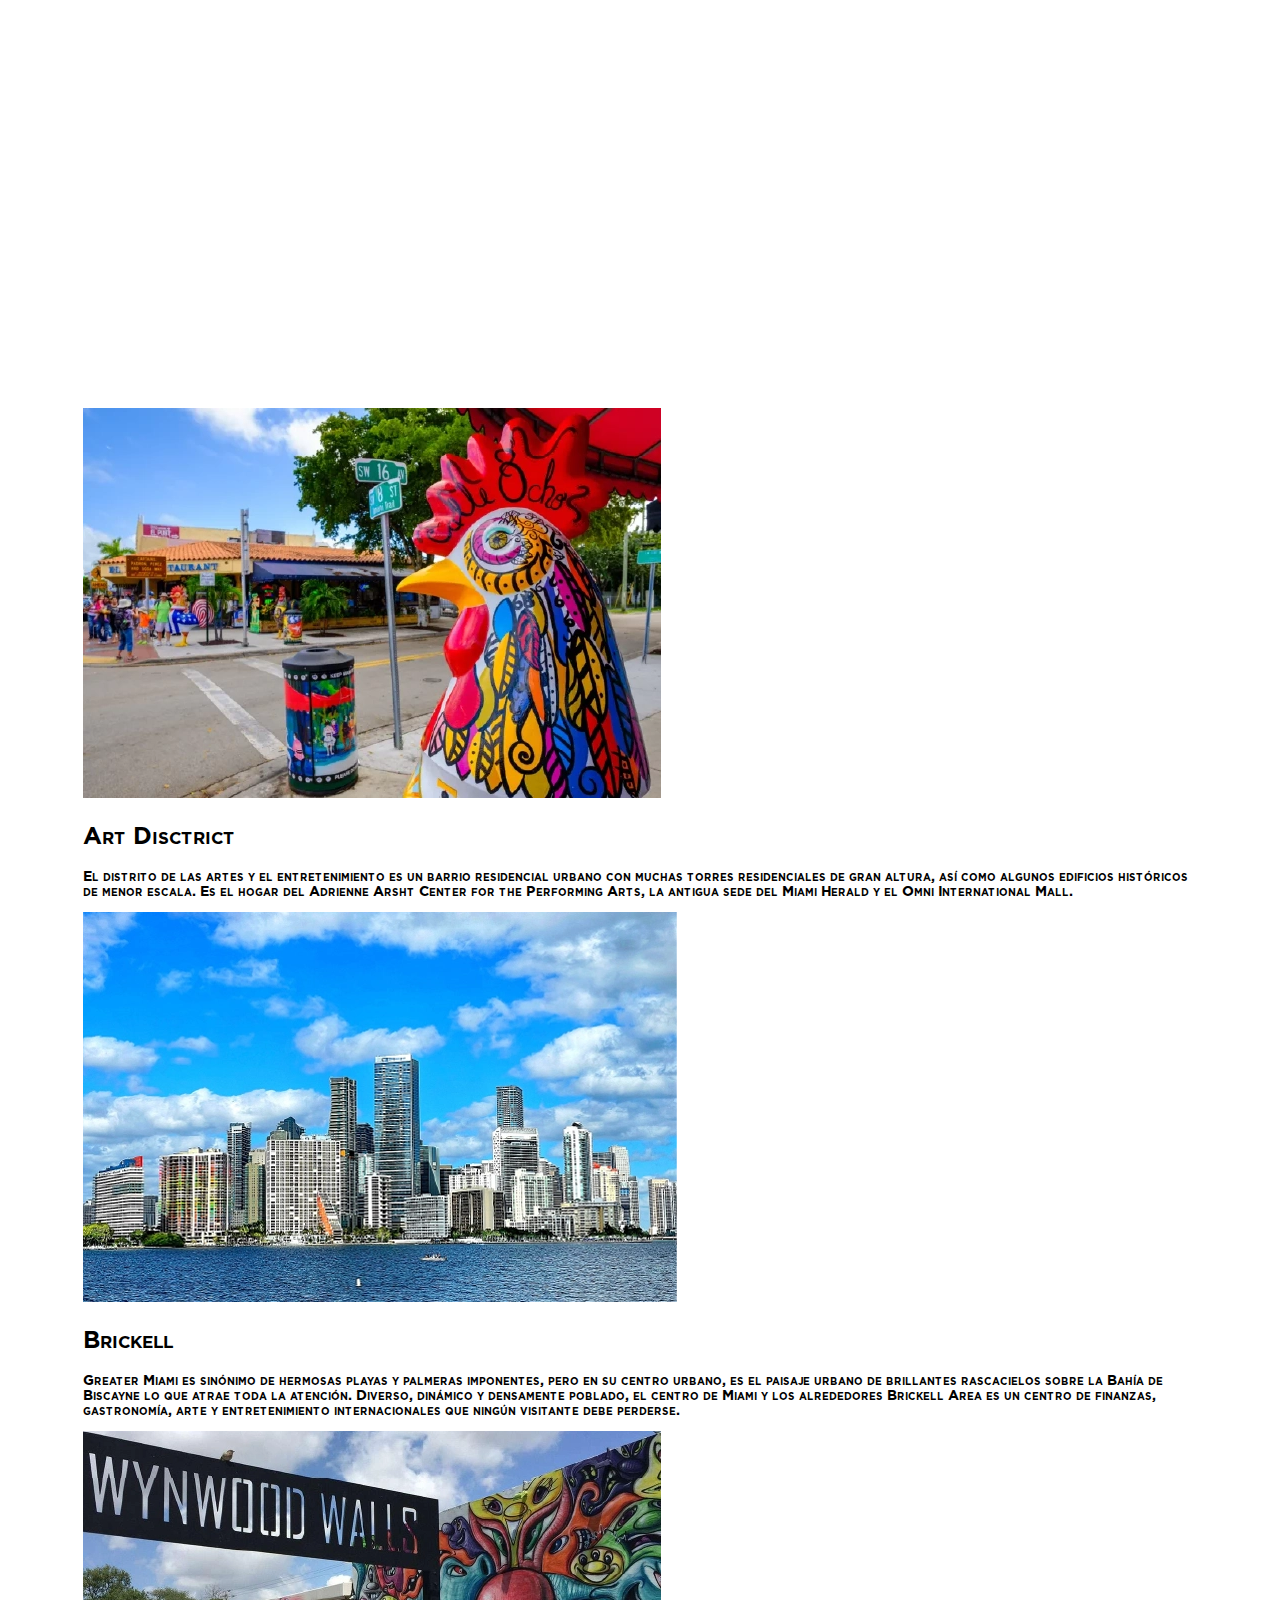
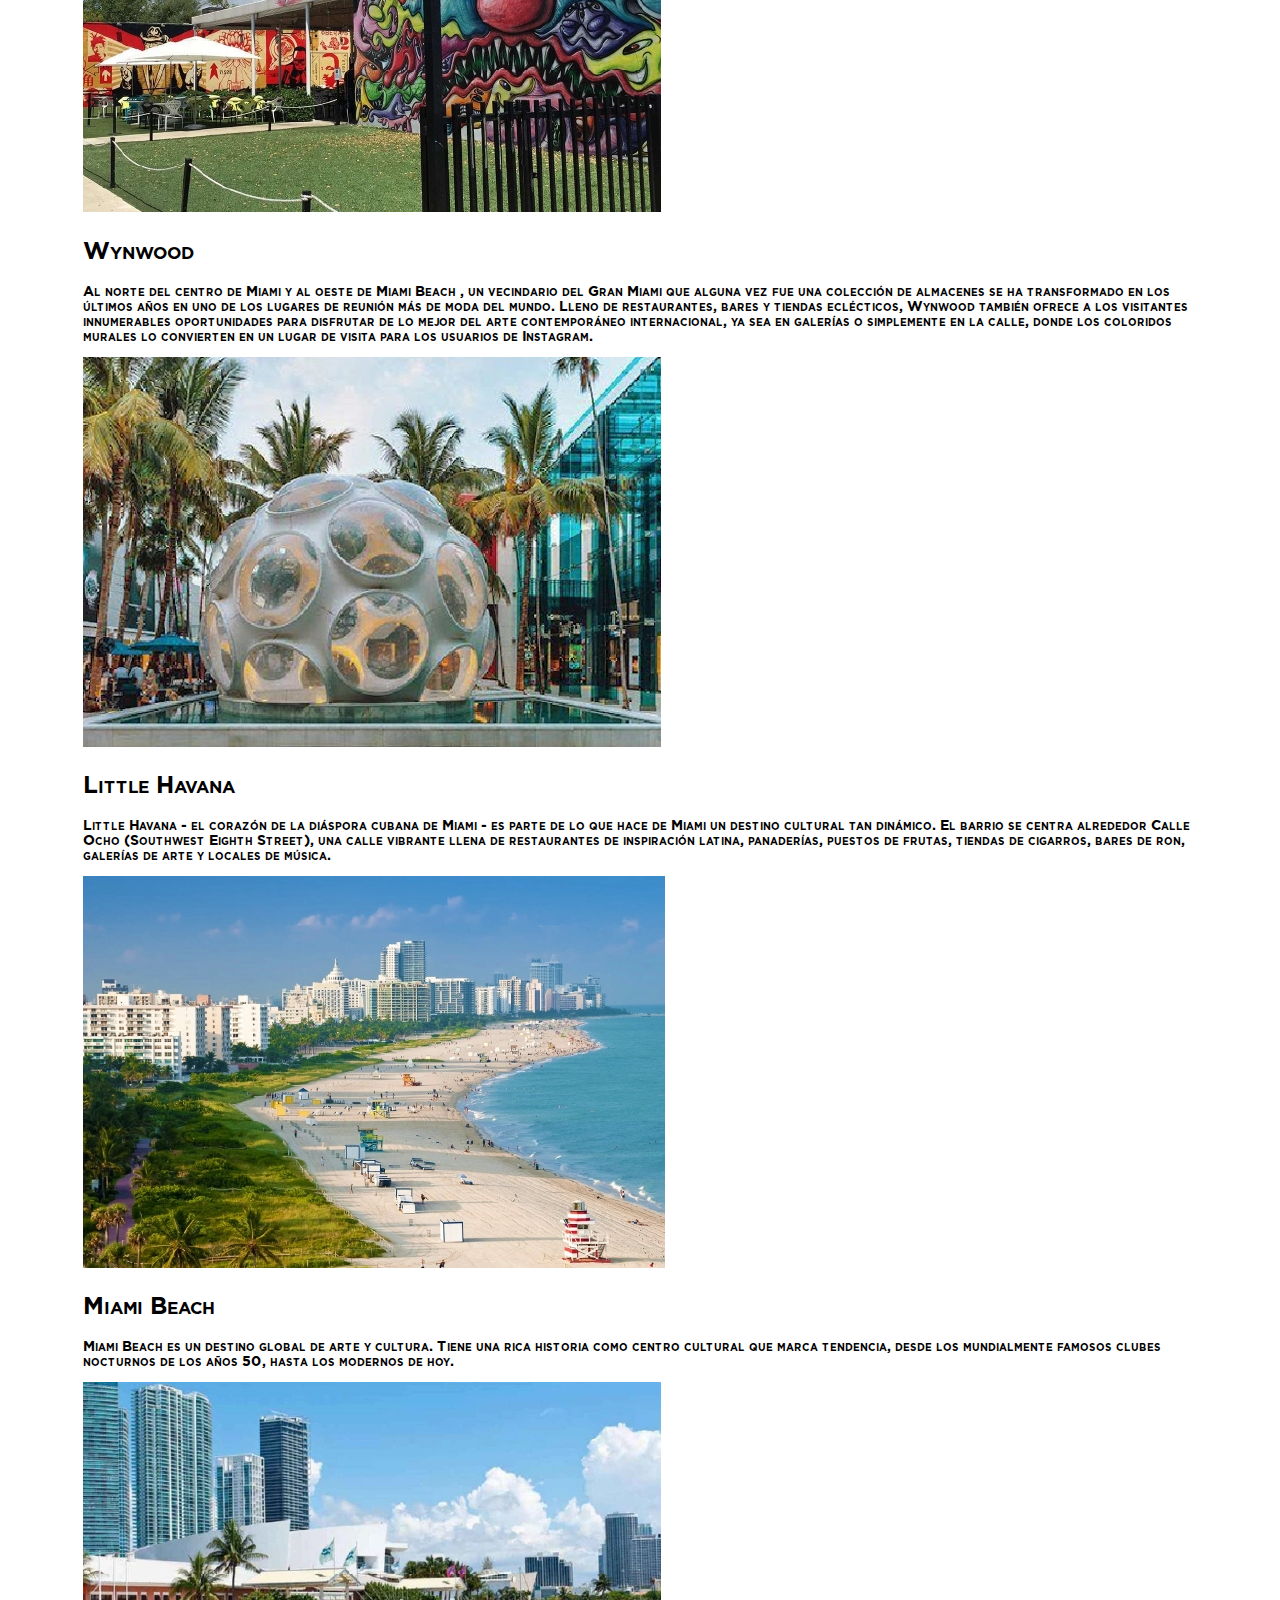
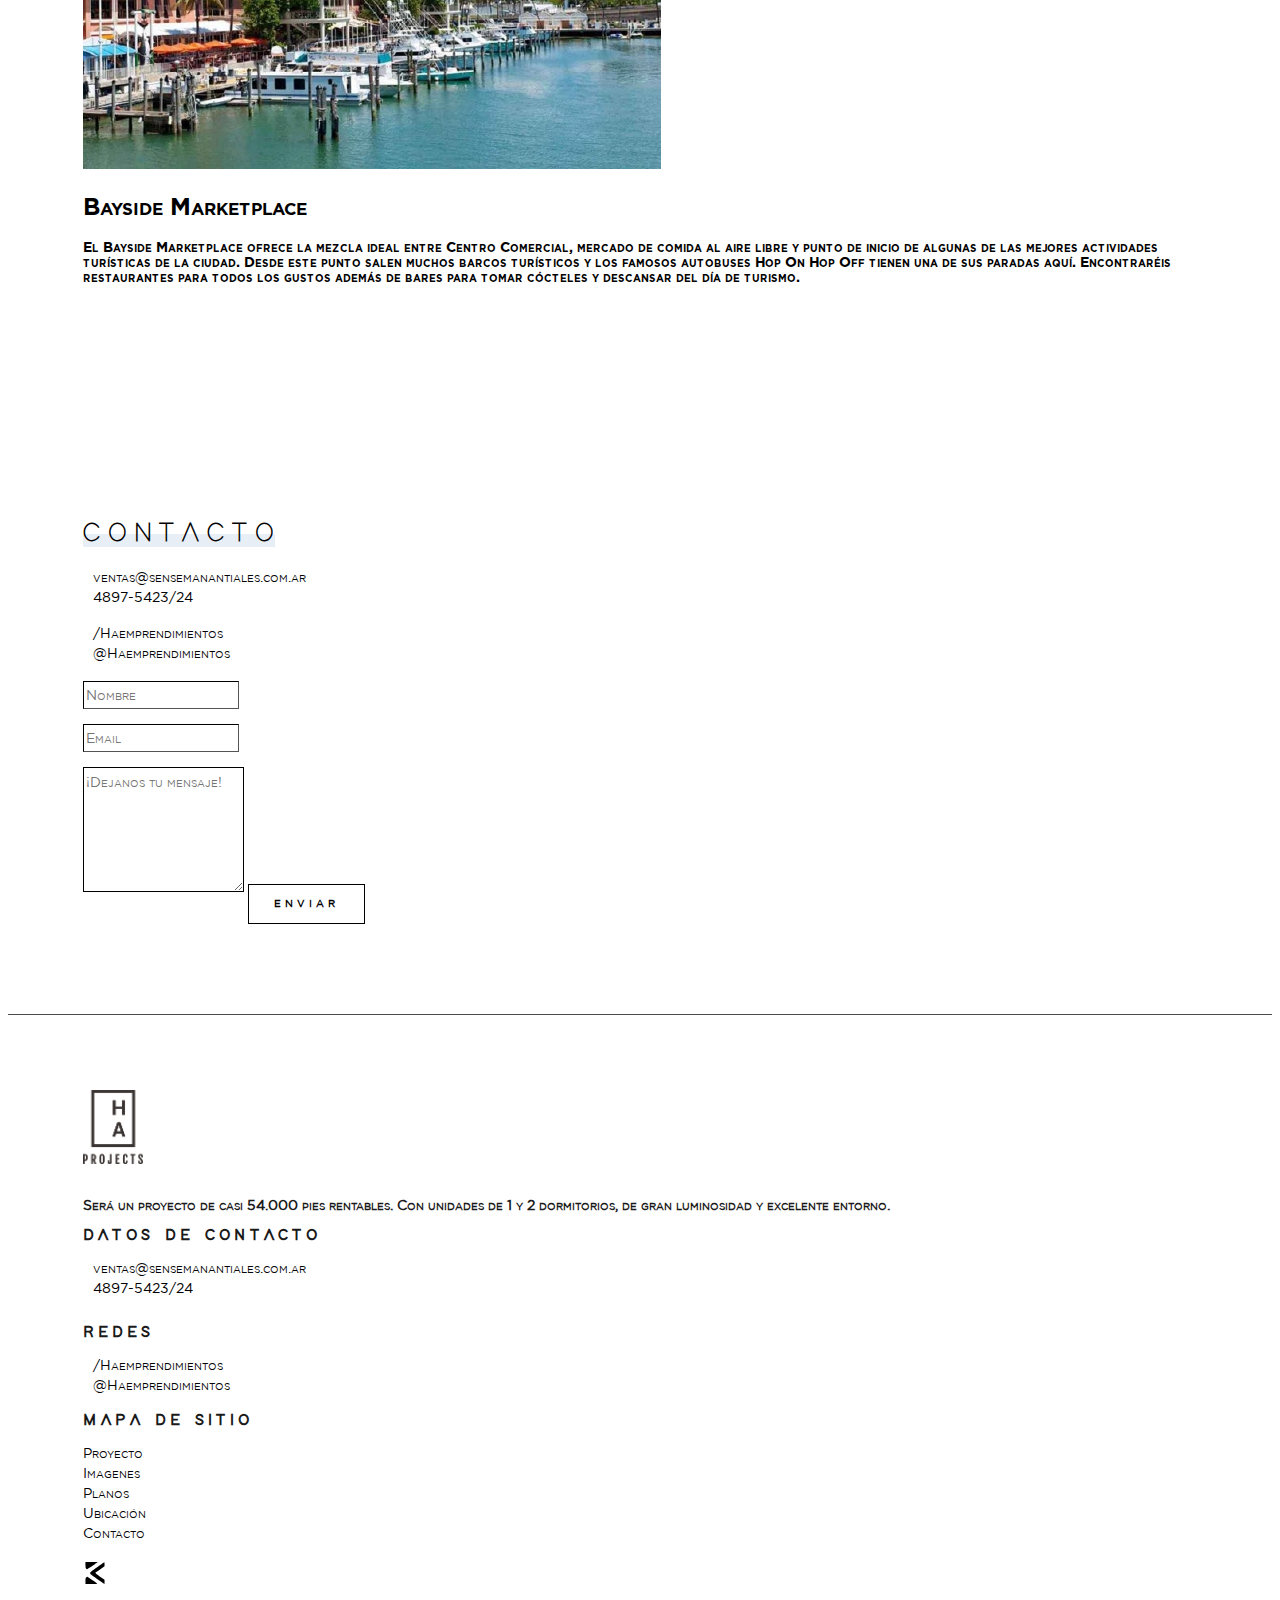
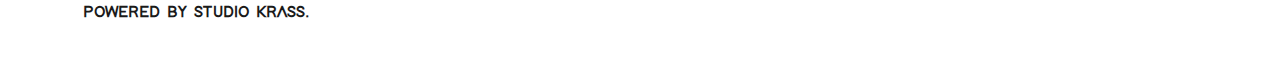
==== commit 920fea78: "update index.html" ====
--- a/index.html
+++ b/index.html
@@ -81,7 +81,7 @@
     </header>
 
     <!--Background Intro-->
-    <div class="container-bkg section-container">
+    <div class="container-bkg">
     </div>
 
     <h2 id="proyecto" class="sections-title"><span class="underline-nice">EL PROYECTO</span></h2>
--- a/styles.css
+++ b/styles.css
@@ -114,10 +114,32 @@
     font-weight: 600;
     color: #1A1A1A;
 }
+a {
+    text-decoration: none !important;
+    color: #000 !important;
+}
+
+ul {
+    list-style: none;
+    padding: 0;
+    margin-inline-start: 0;
+    padding-left: 0 !important;
+}
+span.underline-nice {
+    background-image: linear-gradient(120deg, rgba(29, 91, 162, 0.1) 0%, rgba(29, 91, 162, 0.1) 100%);
+    background-repeat: no-repeat;
+    background-size: 97% 0.5em;
+    background-position: 0 100%;
+    transition: background-size 0.25s ease-in;
+    width: fit-content;
+}
 
 .justify-small-caps {
     font-variant: small-caps;
     text-align: justify;
+}
+.small-caps {
+    font-variant: small-caps;
 }
 .title-underline {
     color: #1d5ba2;
@@ -399,7 +421,7 @@
 
 .slick-prev:before,
 .slick-next:before {
-    color: #000000 !important;
+    color: rgba(29, 91, 162, 1) !important;
 }
 
 .slick-track {
@@ -442,6 +464,146 @@
     font-variant: small-caps;
 }
 
+/* Section Contact */
+div.section-contact {
+    /*max-width: 1140px;*/
+    margin-right: auto;
+    margin-left: auto;
+}
+h2.contact {
+    font-family: "Adam Light", Sans-serif;
+    font-size: 26px;
+    font-weight: bold;
+    color: #000000;
+    letter-spacing: 8px;
+}
+.underline-contacto {
+    color: #c9beb6;
+    width: 10% !important;
+    border-top: 3px solid;
+    border: 1;
+    opacity: 1;
+}
+
+/* Formulario */
+
+.form-control{
+    font-family: "Gotham Book", Sans-serif;
+    font-size: 14px !important;
+    line-height: 1.7em;
+    font-variant: small-caps;
+    margin-bottom: 15px;
+    border-color: #000000 !important;
+    border-width: 1px 1px 1px 1px !important;
+}
+.form-control:focus{
+    border-color: none !important;
+    box-shadow: none !important;
+}
+.btn-submit {
+    font-family: "Gotham Book", Sans-serif;
+    font-size: 10px;
+    font-weight: 600;
+    line-height: 1.8em;
+    letter-spacing: 4px;
+    background-color: #ffffff;
+    color: #000000;
+    border-color: #000000;
+    margin: 0 0 15px 0;
+    padding: 10px 25px;
+    transition: all 0.1s ease-in-out;
+    border-style: solid;
+    border-width: 1px 1px 1px 1px;
+}
+.btn-submit:hover {
+    background-color: #000000;
+    color: #00afcb;
+    border-color: #000000;
+}
+
+
+
+/* Footer */
+div.footer-container {
+    border-style: solid;
+    border-width: 1px 0px 0px 0px;
+    border-color: #000000B3;
+    padding-bottom: 0 !important;
+}
+footer .col-about {
+    padding: 0 50px 0 0 !important;
+}
+img.logo-footer {
+    width: 60px;
+    margin-bottom: 15px;
+}
+.text-about {
+    font-family: 'Gotham Book';
+    font-size: 14px;
+    font-weight: 600;
+    color: #1A1A1A;
+    font-variant: small-caps;
+}
+h3.footer {
+    font-family: "Adam Bold", Sans-serif;
+    font-size: 16px;
+    font-weight: 700;
+    letter-spacing: 4px;
+    color: #1A1A1A;
+}
+h3.redes {
+    margin-top: 25px;
+}
+li.footer-list {
+    font-family: 'Gotham Book';
+    font-size: 14px;
+    font-weight: 500;
+    color: #1A1A1A;
+    font-variant: small-caps;
+    padding-bottom: 5px;
+    list-style: none;
+}
+span.text {
+    padding-left: 10px;
+}
+.powered-logo {
+    width: 1.5em;
+    height: 1.5em;
+}
+.powered {
+    font-family: "Adam Bold", Sans-serif;
+    text-transform: uppercase;
+    font-size: 16px;
+}
+.copyrigth-container {
+    display: flex;
+    align-items: center;
+}
+
+/* Back to top floating button */
+#back-top {
+    background: rgba(29, 91, 162, 0.2);
+    background-repeat: no-repeat;
+    background-size: 50px;
+    background-position: center 15px;
+    border-radius: 100%;
+    width: 40px;
+    height: 40px;
+    position: fixed;
+    bottom: 20px;
+    right: 20px;
+    font-size: 0px;
+    opacity: 0.8;
+    display: block;
+}
+
+img.arrow-top {
+    border-style: none;
+    height: auto;
+    max-width: 100%;
+}
+
+
 
 
 /* MEDIA QUERIES */
@@ -494,6 +656,10 @@
     .slider-item img {
         max-width: 100% !important;
     }
+    .col-footer {
+        margin-top: 25px !important;
+    }
+
 }
 
 @media (min-width: 768px) and (max-width: 1200px) {
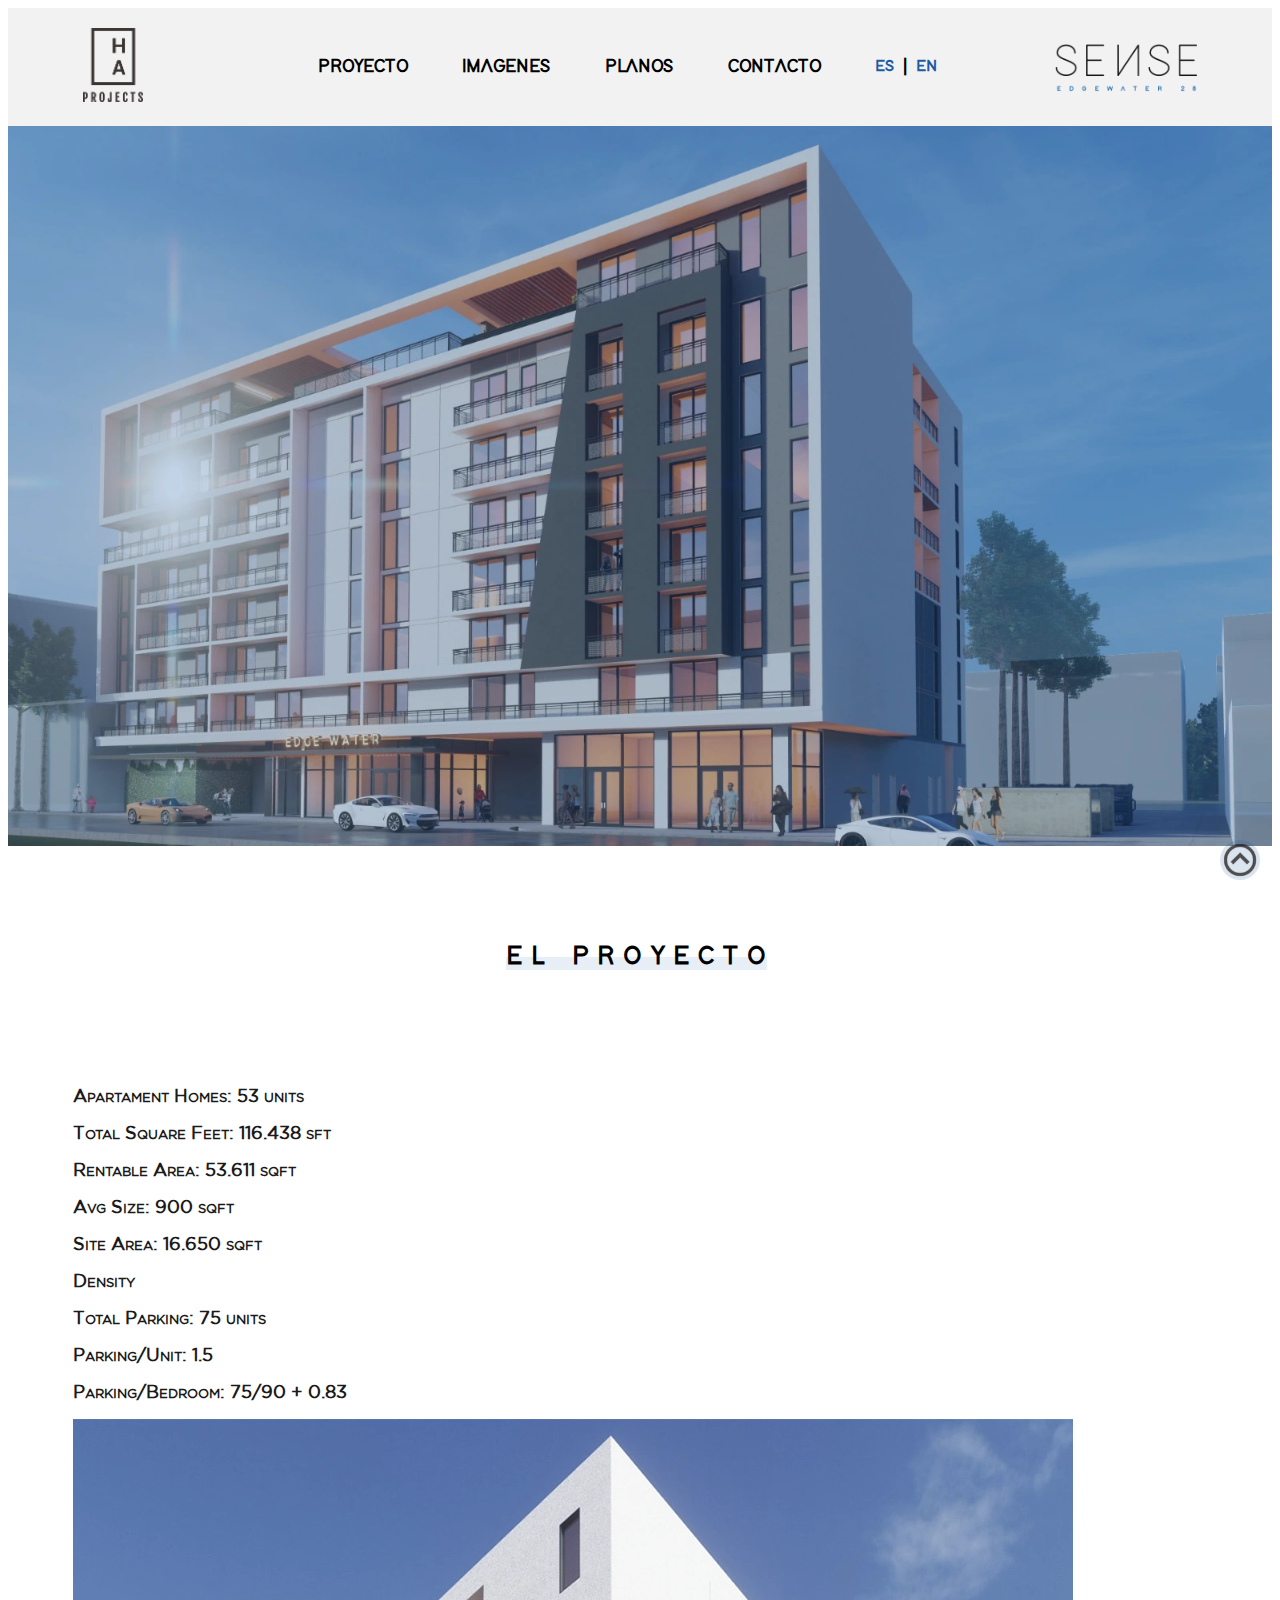
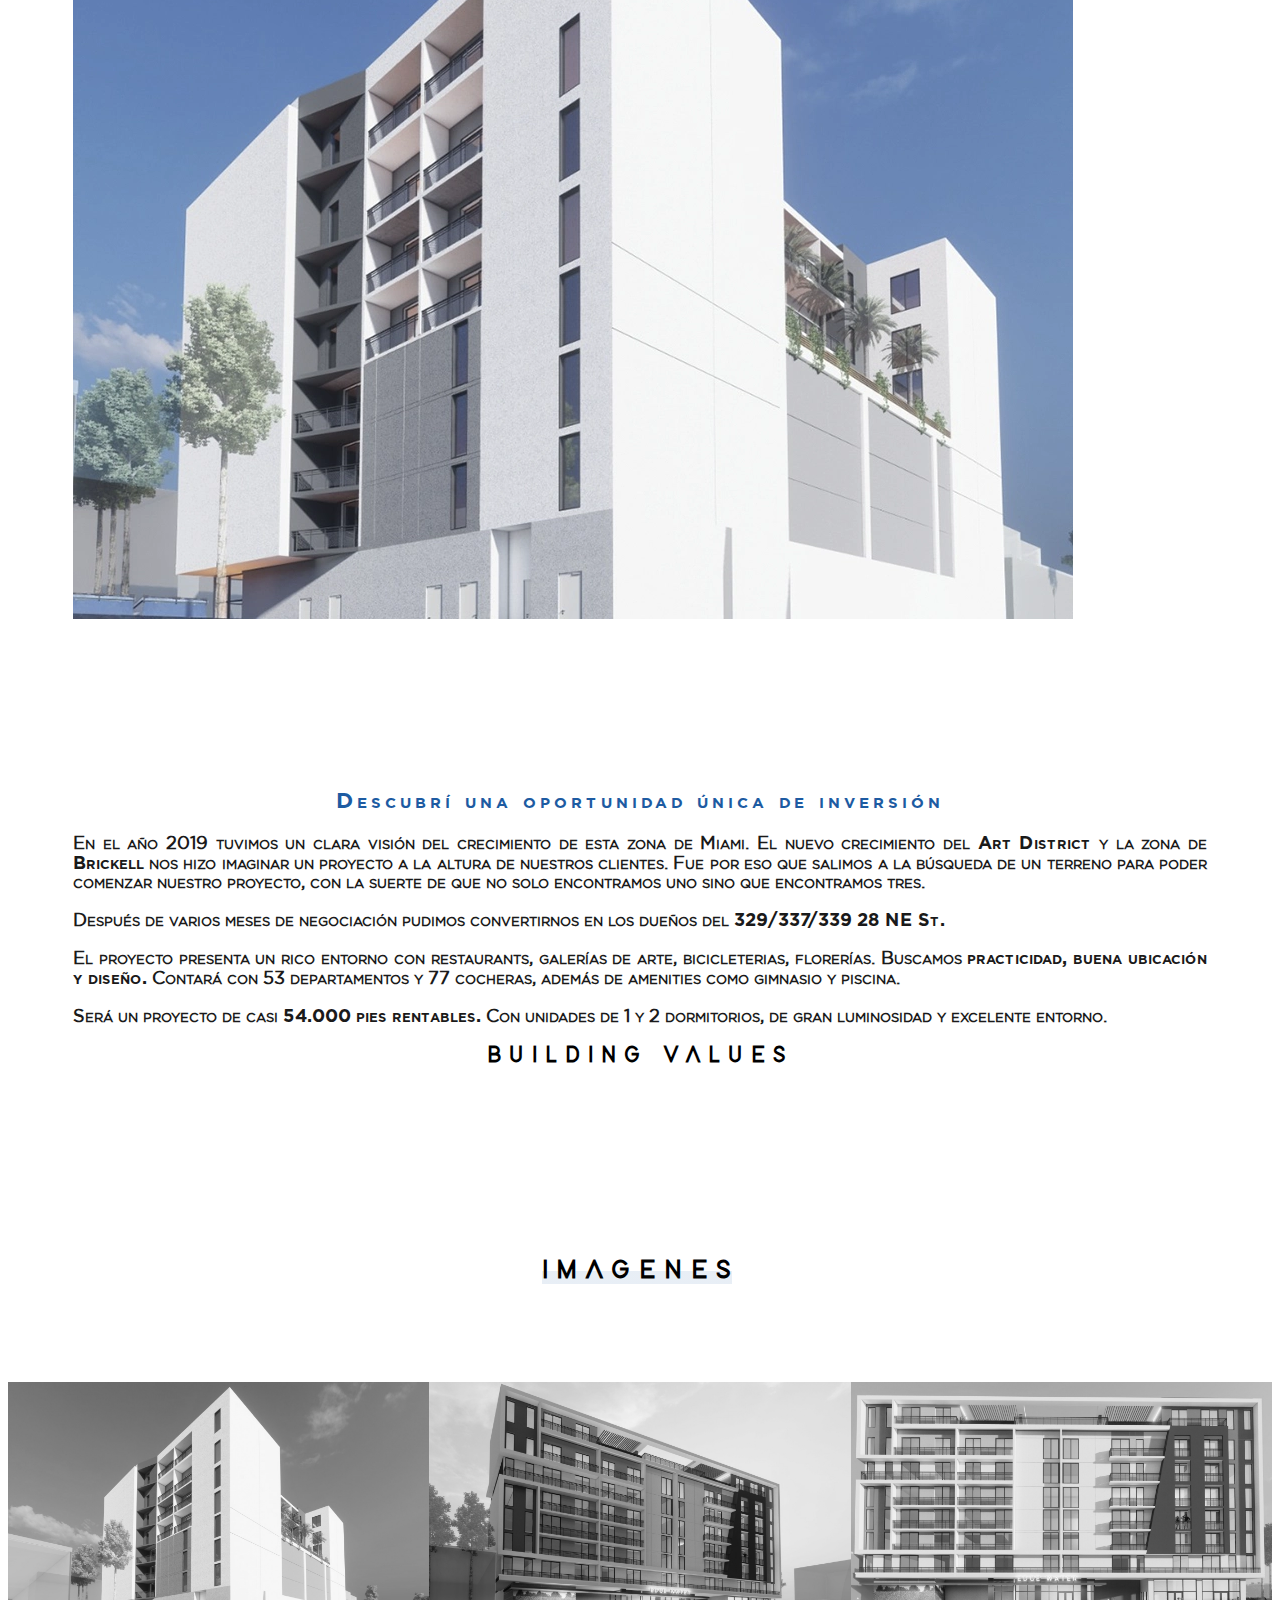
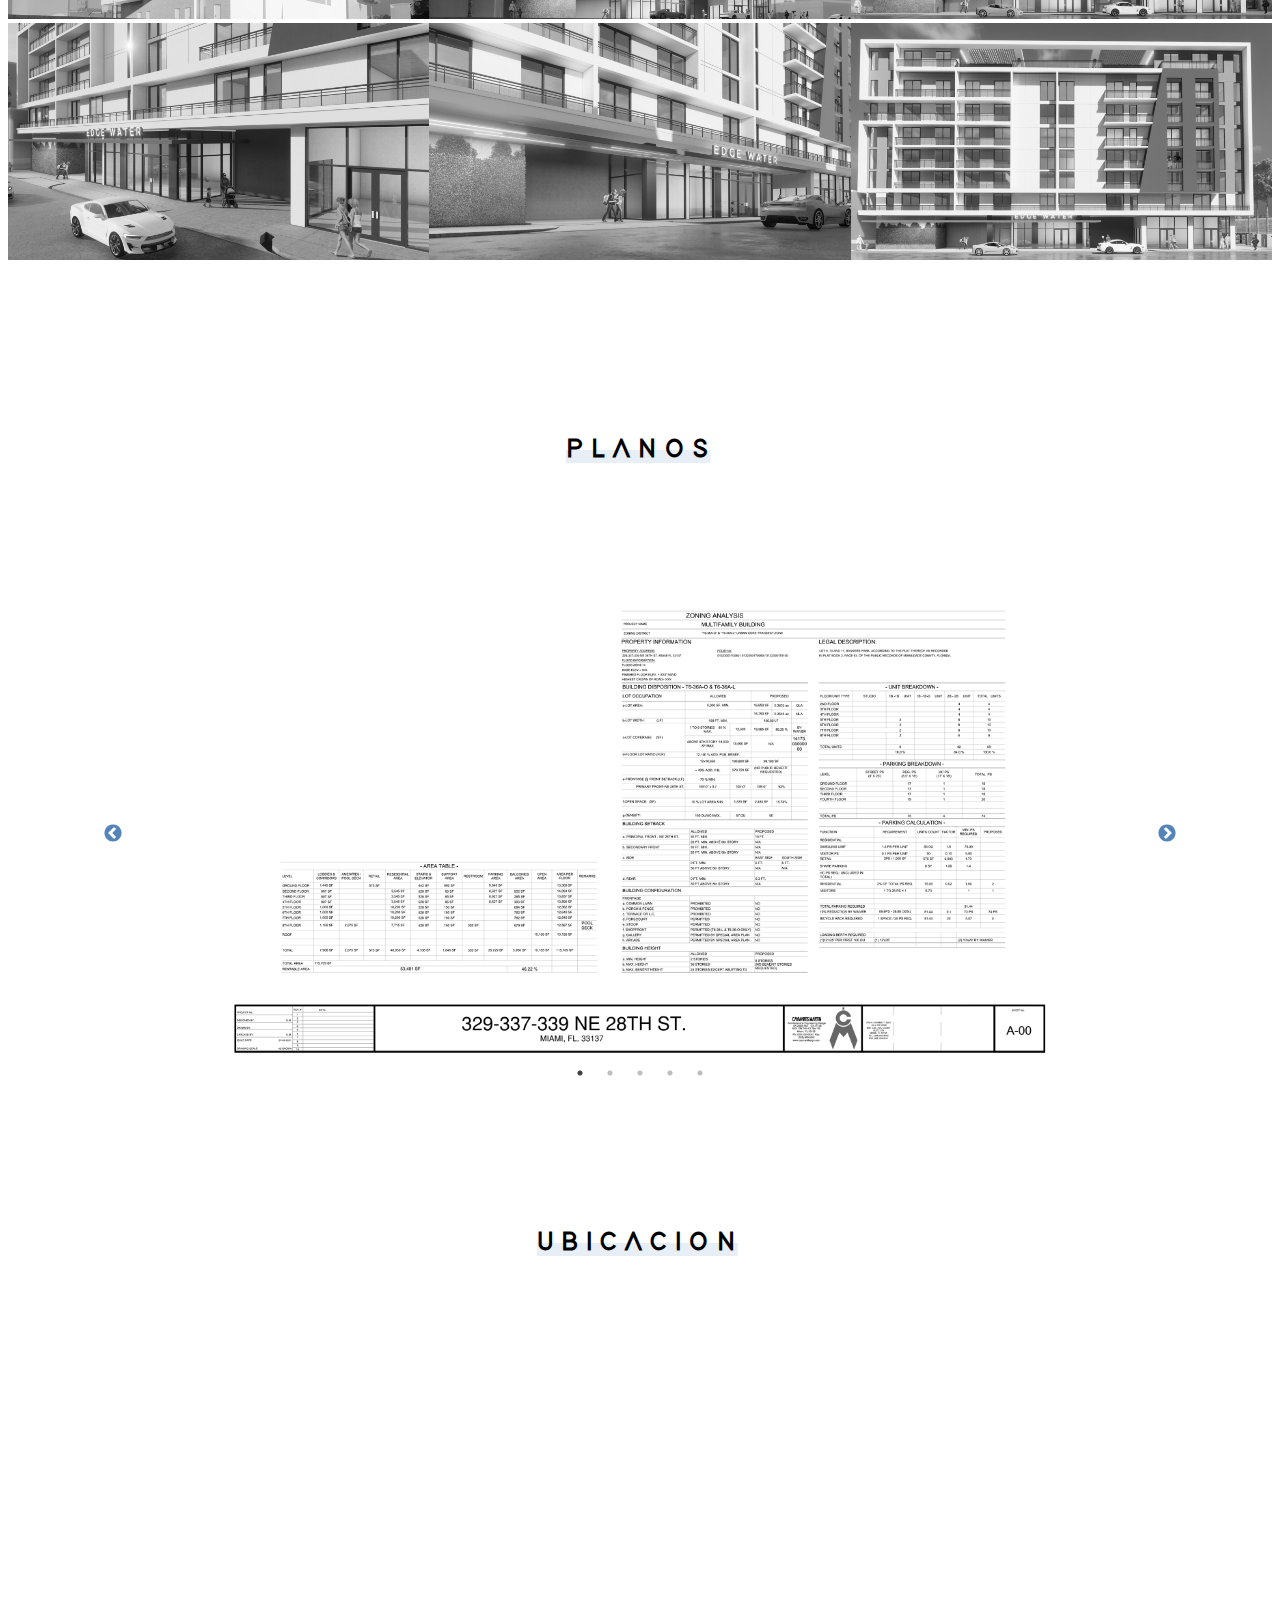
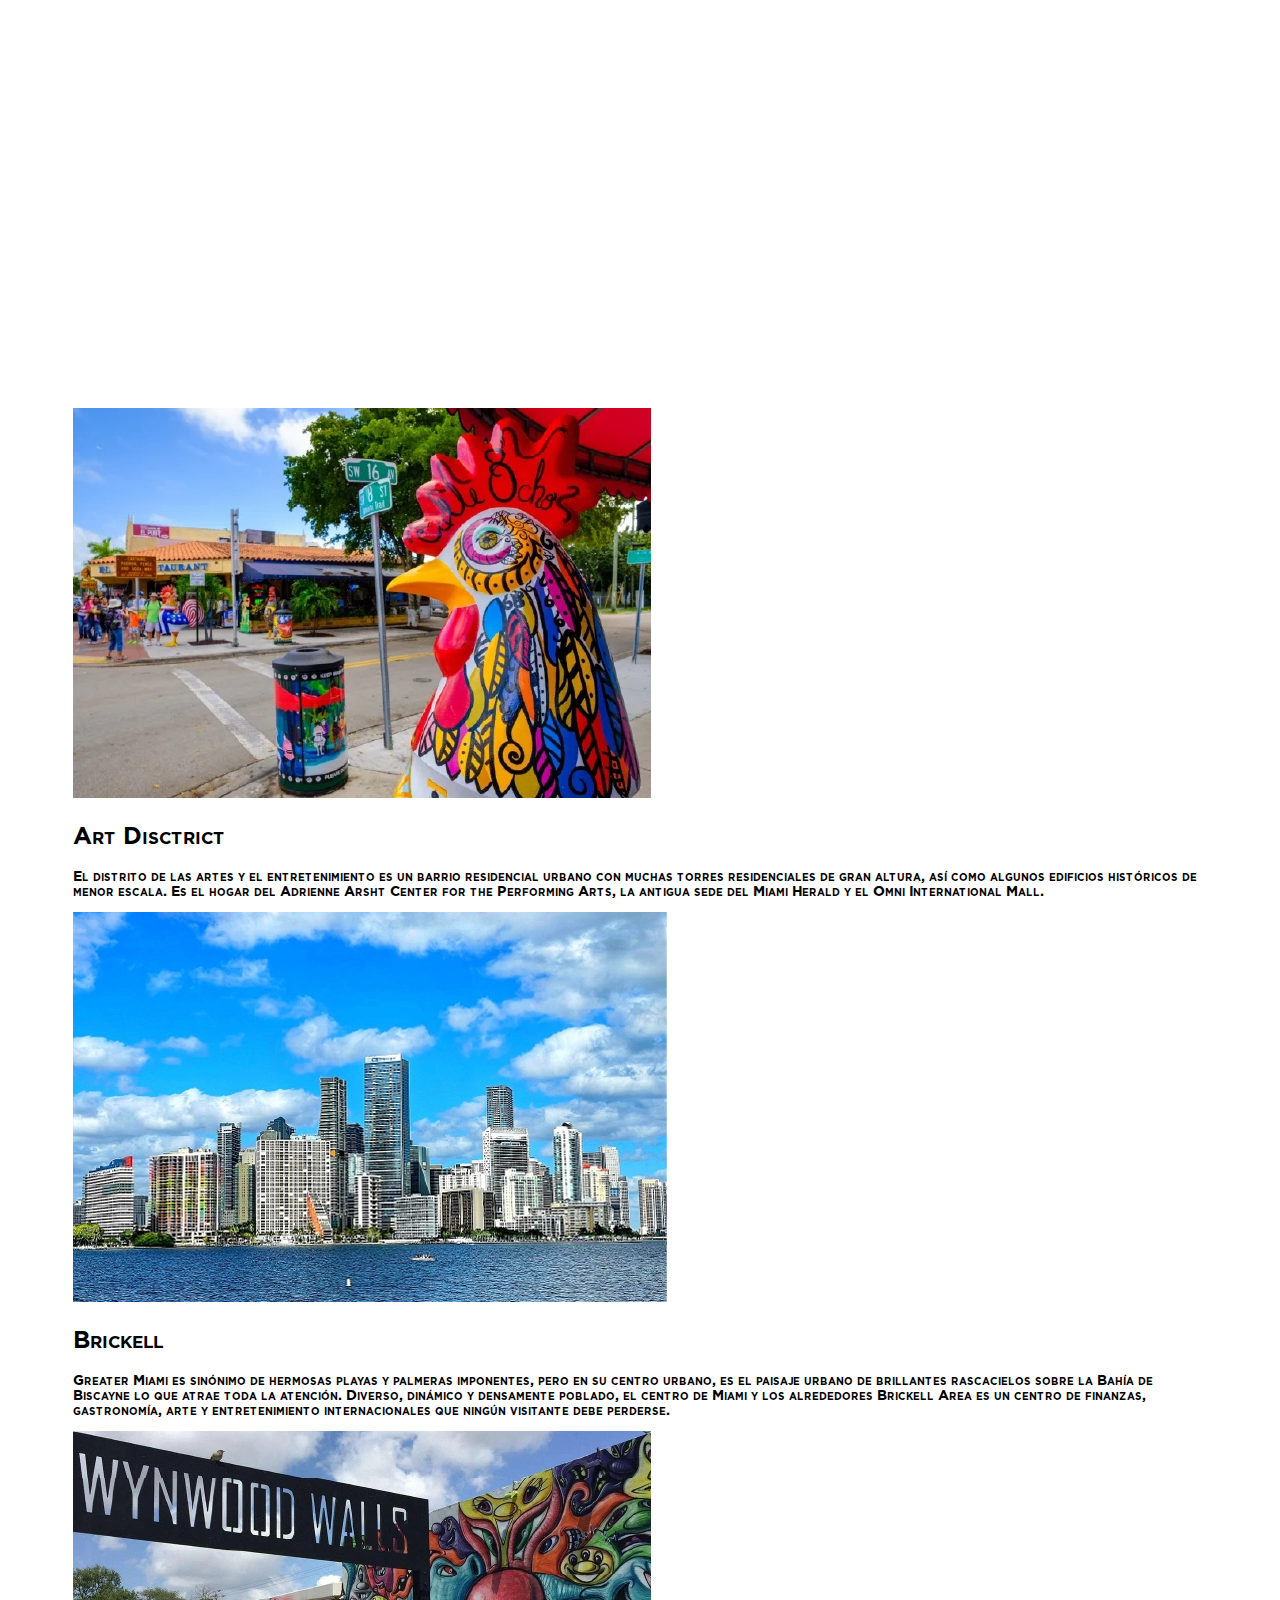
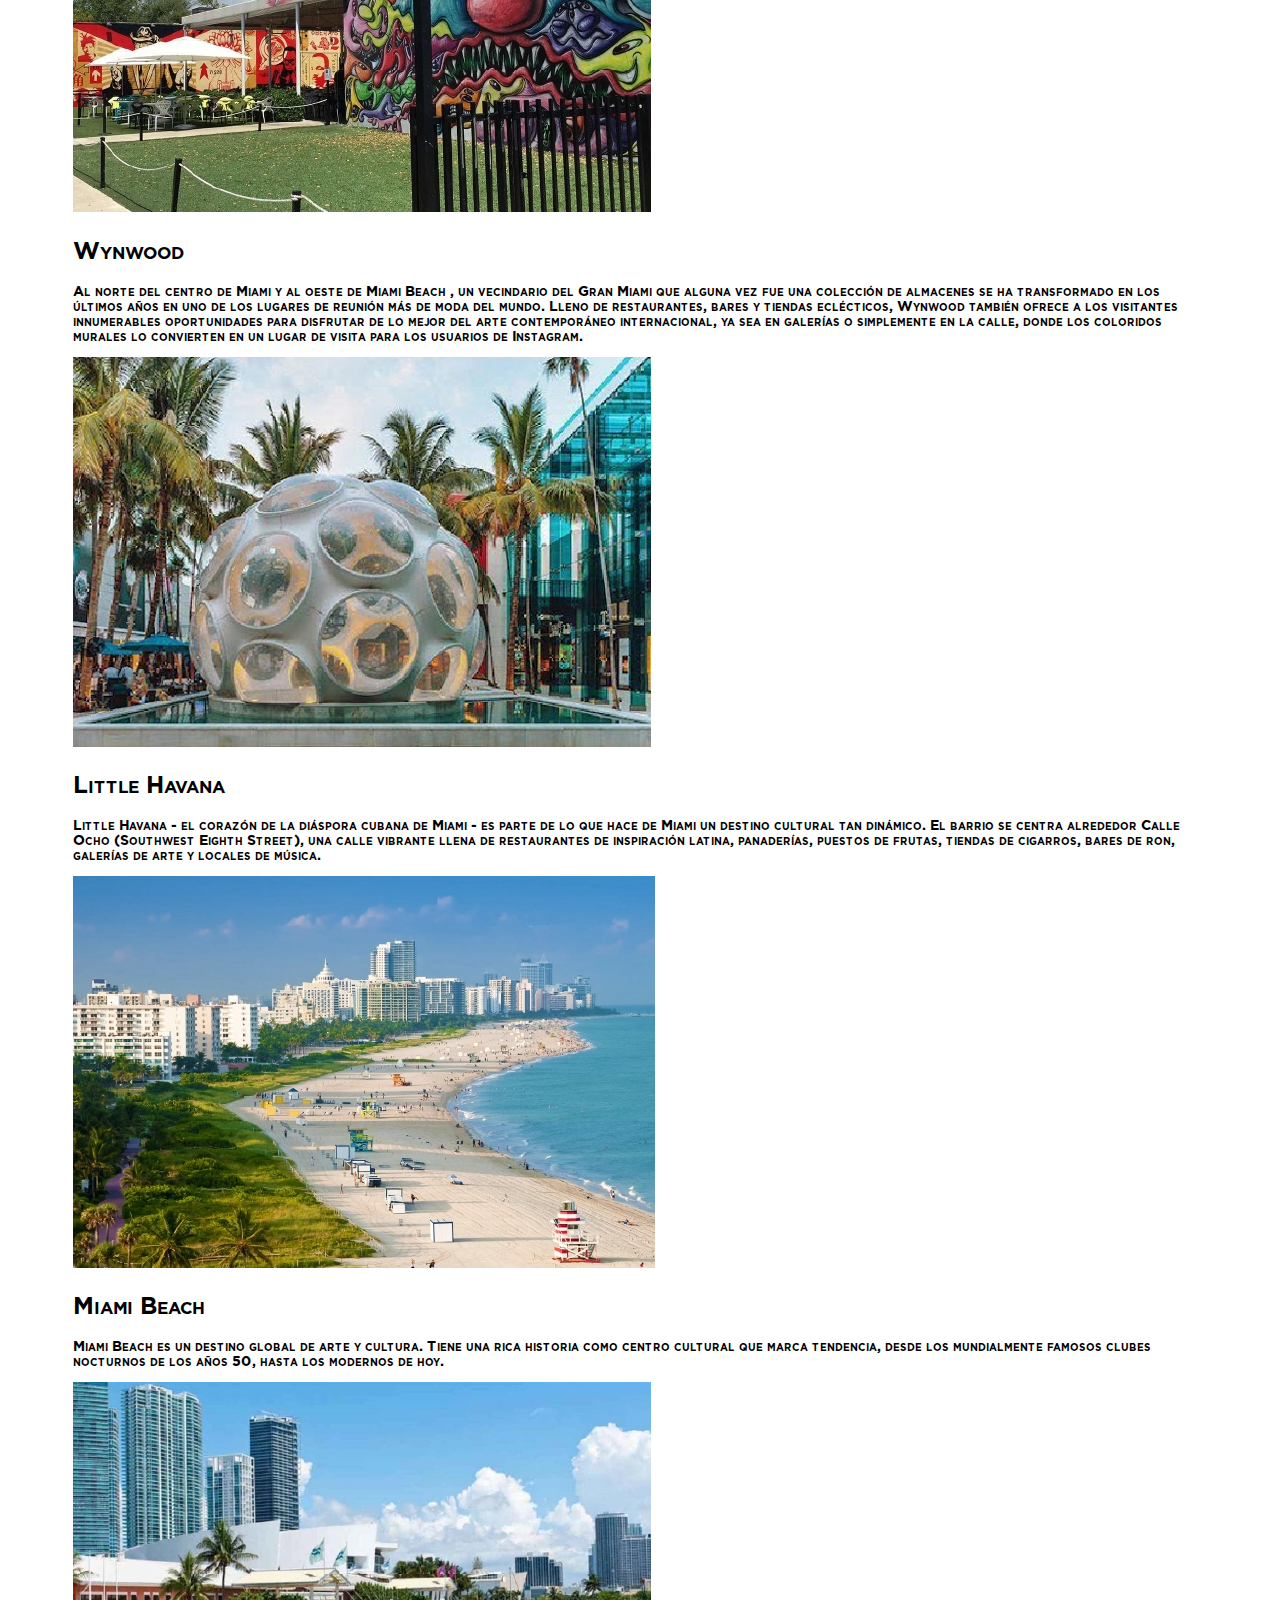
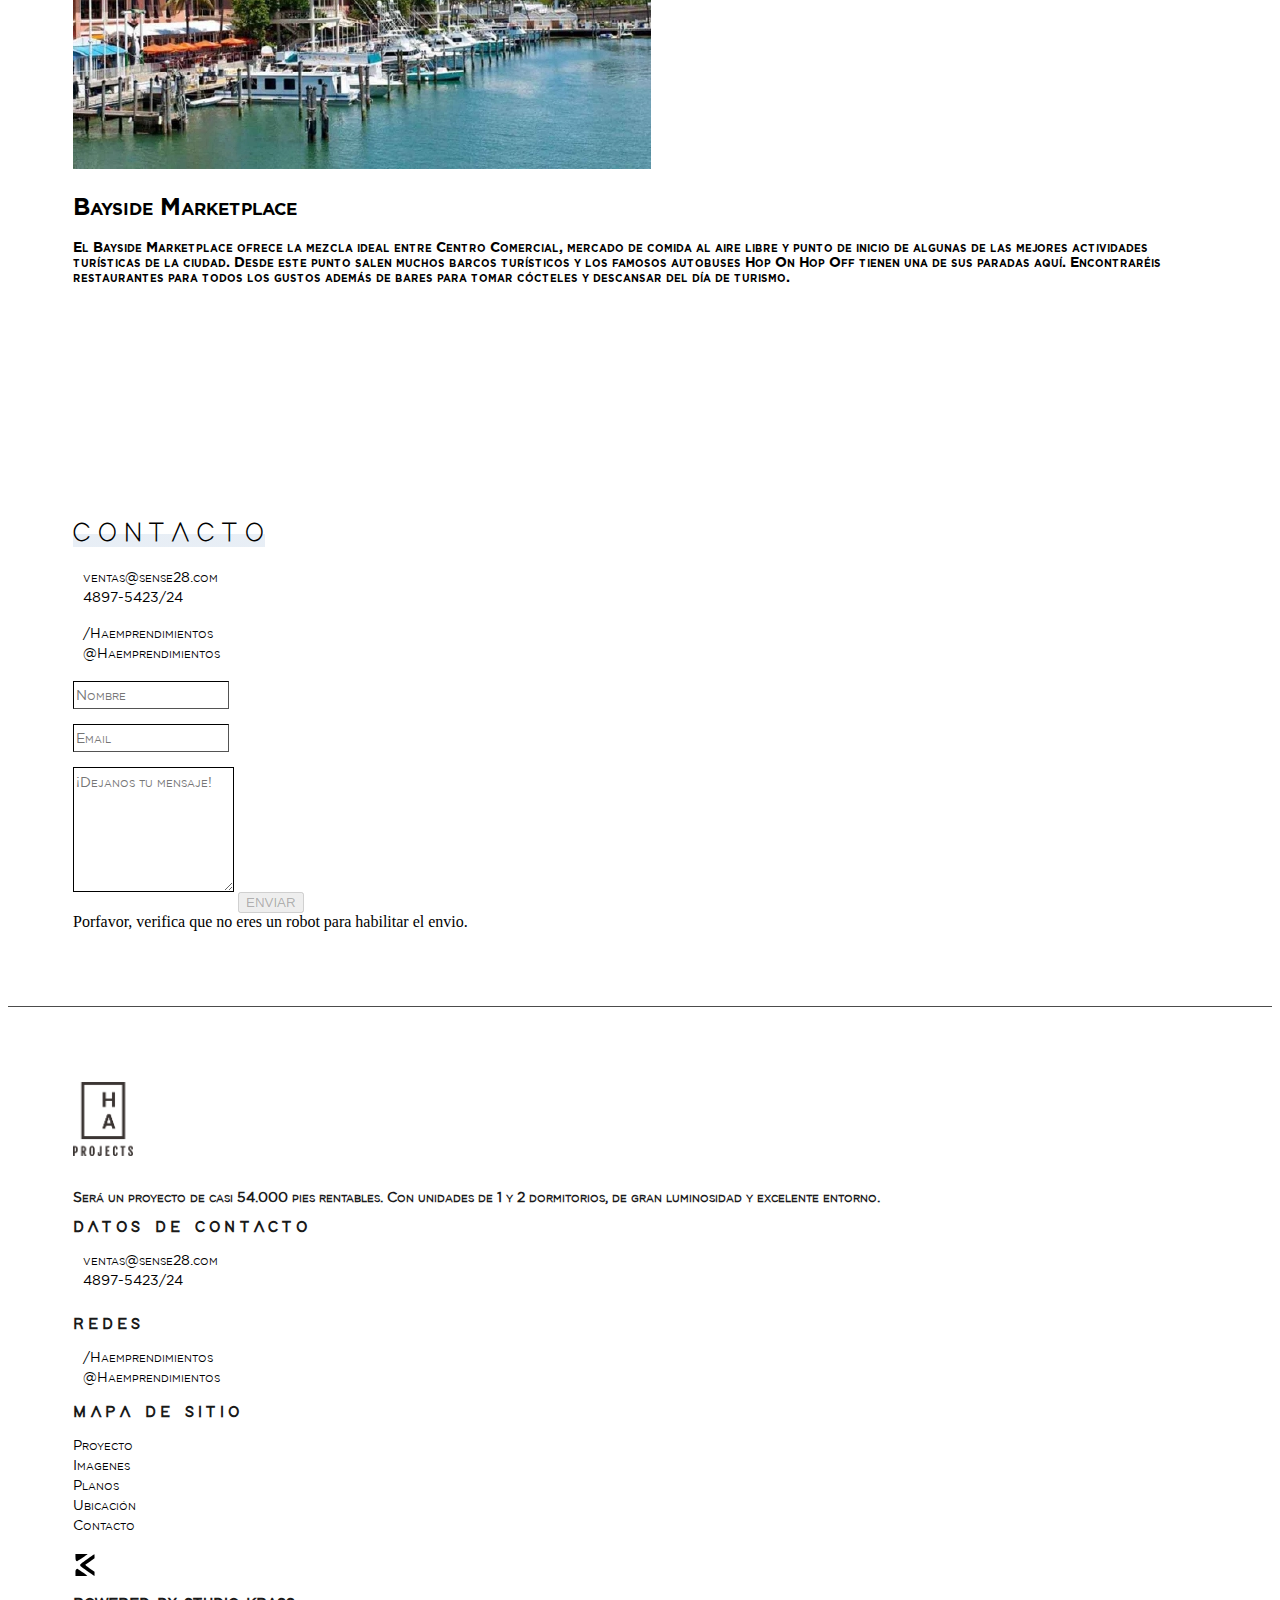
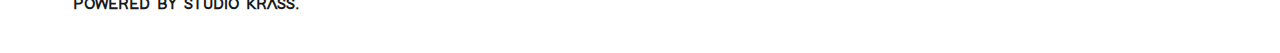
==== commit 2369b875: "submit alerts" ====
--- a/index.html
+++ b/index.html
@@ -6,7 +6,7 @@
     <meta charset="utf-8">
     <meta http-equiv="X-UA-Compatible" content="IE=edge">
     <title>Sense Edgewater 28 - Building Values</title>
-    <link rel="canonical" href="https://www.senselibertador.com.ar/">
+    <link rel="canonical" href="https://www.sense28.com/">
     <meta name="description" content="">
     <meta name="viewport" content="width=device-width, initial-scale=1">
 
@@ -30,14 +30,18 @@
     <meta property="og:type" content="website">
     <meta property="og:title" content="Sense Edgewater 28 - Building Values">
     <meta property="og:description" content="">
-    <meta property="og:url" content="https://www.senselibertador.com.ar/">
-    <meta property="og:site_name" content="Sense Manantiales">
+    <meta property="og:url" content="https://www.sense28.com/">
+    <meta property="og:site_name" content="Sense Edgewater 28">
     <meta property="og:image" content="">
     <!-- Twitter meta tags -->
     <meta name="twitter:title" content="Sense Edgewater 28 - Building Values">
     <meta name="twitter:description" content="">
     <meta name="twitter:image" content="">
     <meta property="twitter:url" content="#url">
+
+    <!-- Google Recaptcha -->
+    <script src="https://www.google.com/recaptcha/api.js" async defer></script>
+
 
 
 </head>
@@ -278,9 +282,9 @@
 
                     <ul>
                         <li class="footer-list">
-                            <a href="mailto:ventas@sensemanantiales.com.ar" target="_blank">
+                            <a href="mailto:ventas@sense28.com" target="_blank">
                                 <span><i aria-hidden="true" class="far fa-envelope"></i></span>
-                                <span class="text">ventas@sensemanantiales.com.ar</span>
+                                <span class="text">ventas@sense28.com</span>
                             </a>
                         </li>
                         <li class="footer-list">
@@ -320,7 +324,15 @@
                         <div class="form-group">
                             <textarea class="form-control rounded-0" id="textarea" placeholder="¡Dejanos tu mensaje!"
                                 rows="5"></textarea>
-                            <button type="submit" class="btn-submit">ENVIAR</button>
+                            <button class="btn" type="submit" name="submit" id="submitBtn" disabled>ENVIAR</button>
+                            <!--Callbacks Alerts-->
+                            <div id="verifica" class="alert alert-info" role="alert">Porfavor, verifica que no eres un
+                                robot para habilitar el envio.</div>
+                            <div id="sucess" class="alert alert-success" role="alert" style="display: none;">No eres un
+                                robot!, puedes enviar.</div>
+                            <div class="g-recaptcha" data-expired-callback="recaptchaExpiredCallback"
+                                data-error-callback="recaptchaErrorCallback" data-callback="recaptchaCallback"
+                                data-sitekey="6LctSh8iAAAAAPWa4wh7tMf1n3RNXwi5OyC2_cSk"></div>
                         </div>
 
                     </div>
@@ -333,7 +345,7 @@
     <!-- Back to top floating button -->
     <div id="back-top">
         <a href="#"><img class="arrow-top" src="./assets/images/arrow-back-to-top.png"
-                alt="Sense Manantiales - Back to top"></a>
+                alt="Sense Edgewater 28 - Back to top"></a>
     </div>
 
     <footer>
@@ -351,9 +363,9 @@
                 <h3 class="footer">DATOS DE CONTACTO</h3>
                 <ul>
                     <li class="footer-list">
-                        <a href="mailto:ventas@sensemanantiales.com.ar" target="_blank">
+                        <a href="mailto:ventas@sense28.com" target="_blank">
                             <span><i aria-hidden="true" class="far fa-envelope"></i></span>
-                            <span class="text">ventas@sensemanantiales.com.ar</span>
+                            <span class="text">ventas@sense28.com</span>
                         </a>
                     </li>
                     <li class="footer-list">
--- a/styles.css
+++ b/styles.css
@@ -159,6 +159,18 @@
     letter-spacing: 8px;
     text-align: center;
     padding: 75px 0 0 0;
+}
+
+/* Bootstrap Resets */
+.row {
+    --bs-gutter-x: 10px !important;
+    --bs-gutter-y: 10px !important;
+    margin-right: 0 !important;
+    margin-left: 0 !important;
+}
+.container {
+    --bs-gutter-x: 10px !important;
+    --bs-gutter-y: 10px !important;
 }
 
 /* Header */
@@ -339,7 +351,7 @@
 }
 
 .section-container {
-    padding: 75px 75px;
+    padding: 75px 65px;
 }
 
 .container {
@@ -643,7 +655,7 @@
     }
 
     .container {
-        padding: 0 15px !important;
+        padding: 0 20px !important;
     }
 
     .section-container {
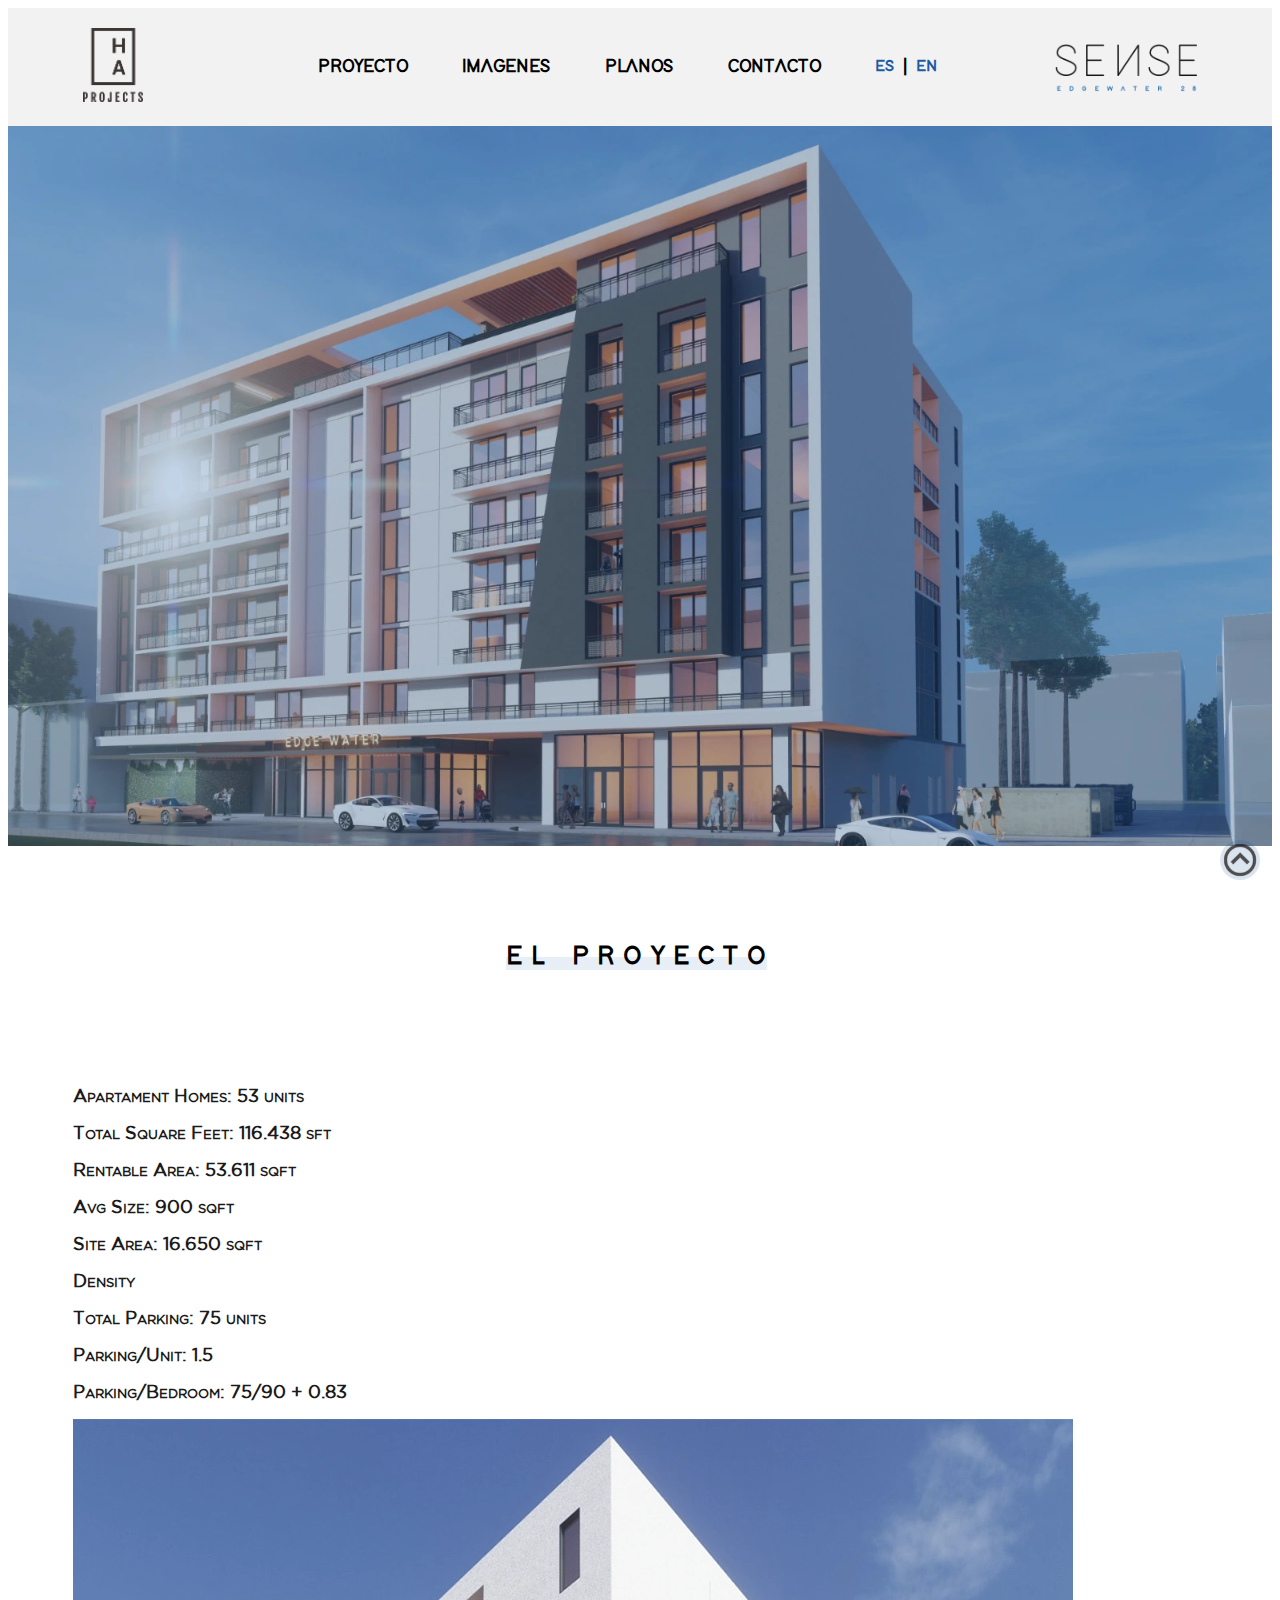
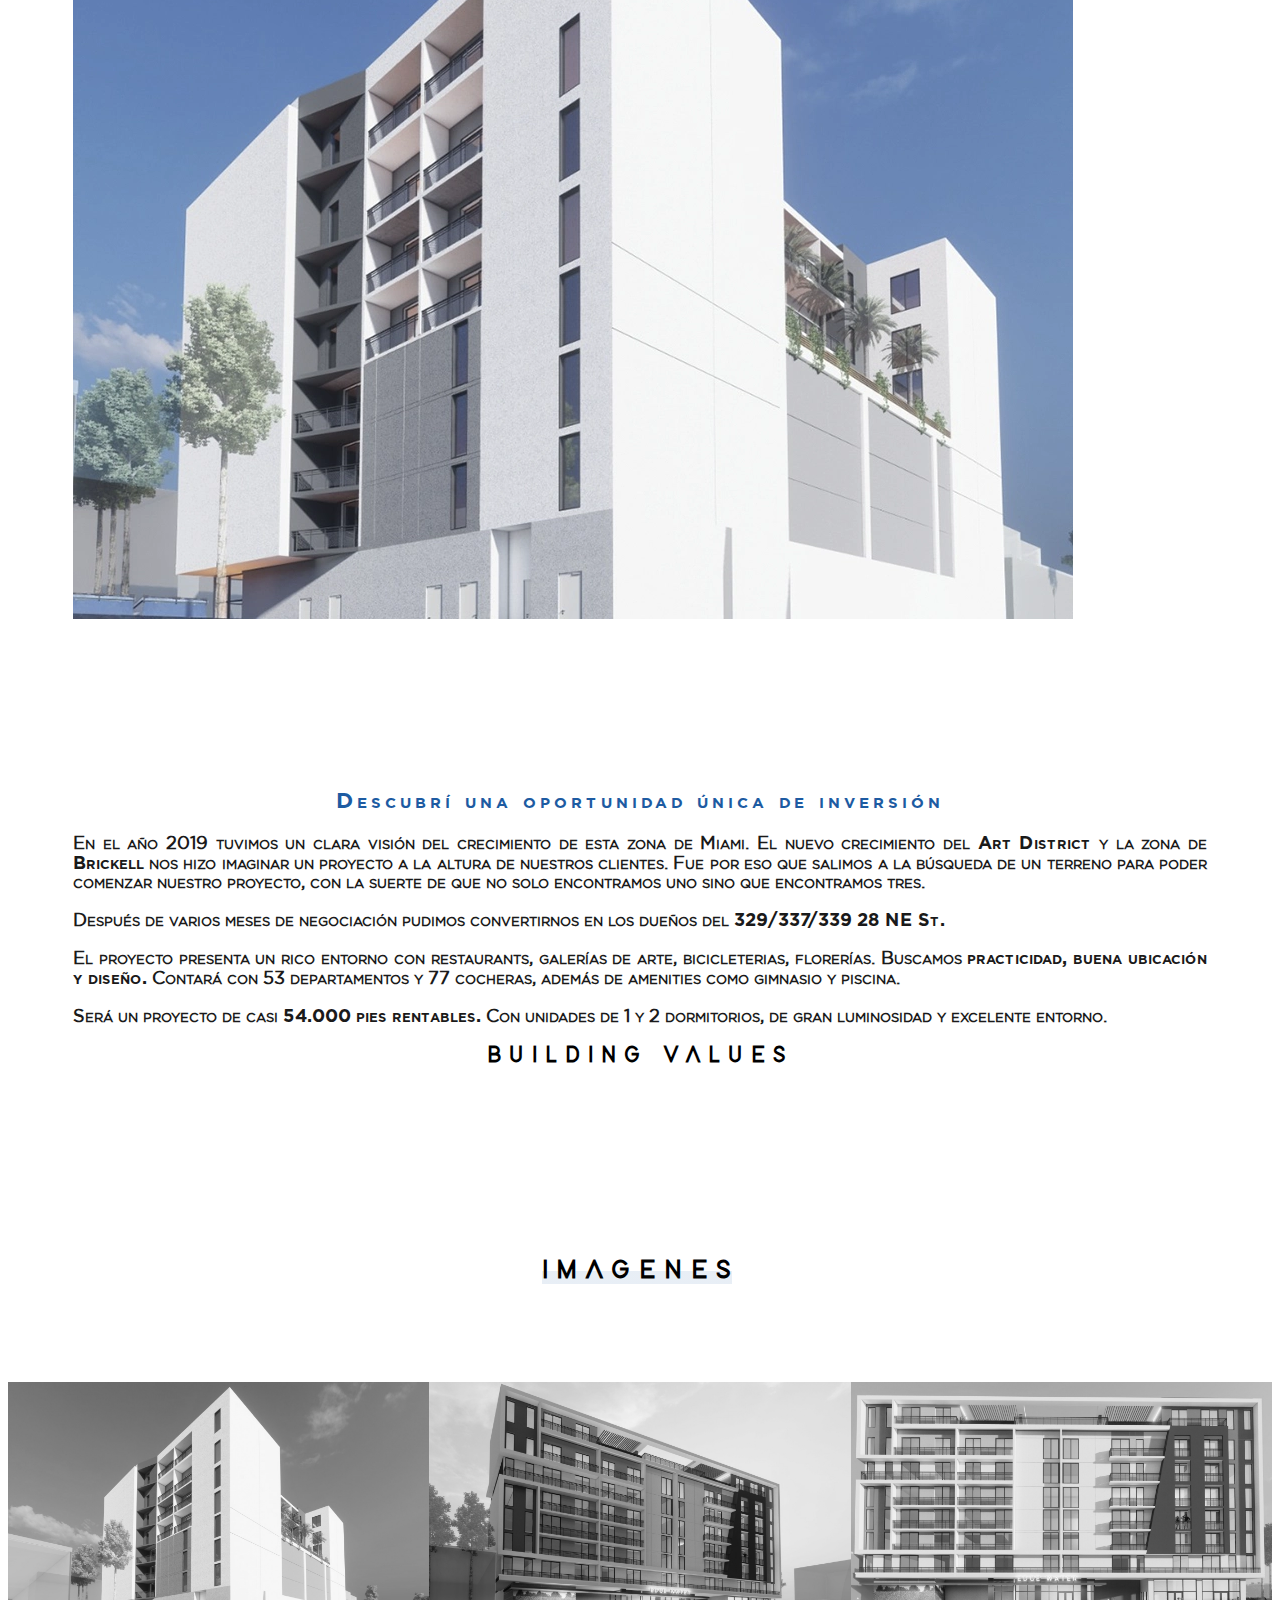
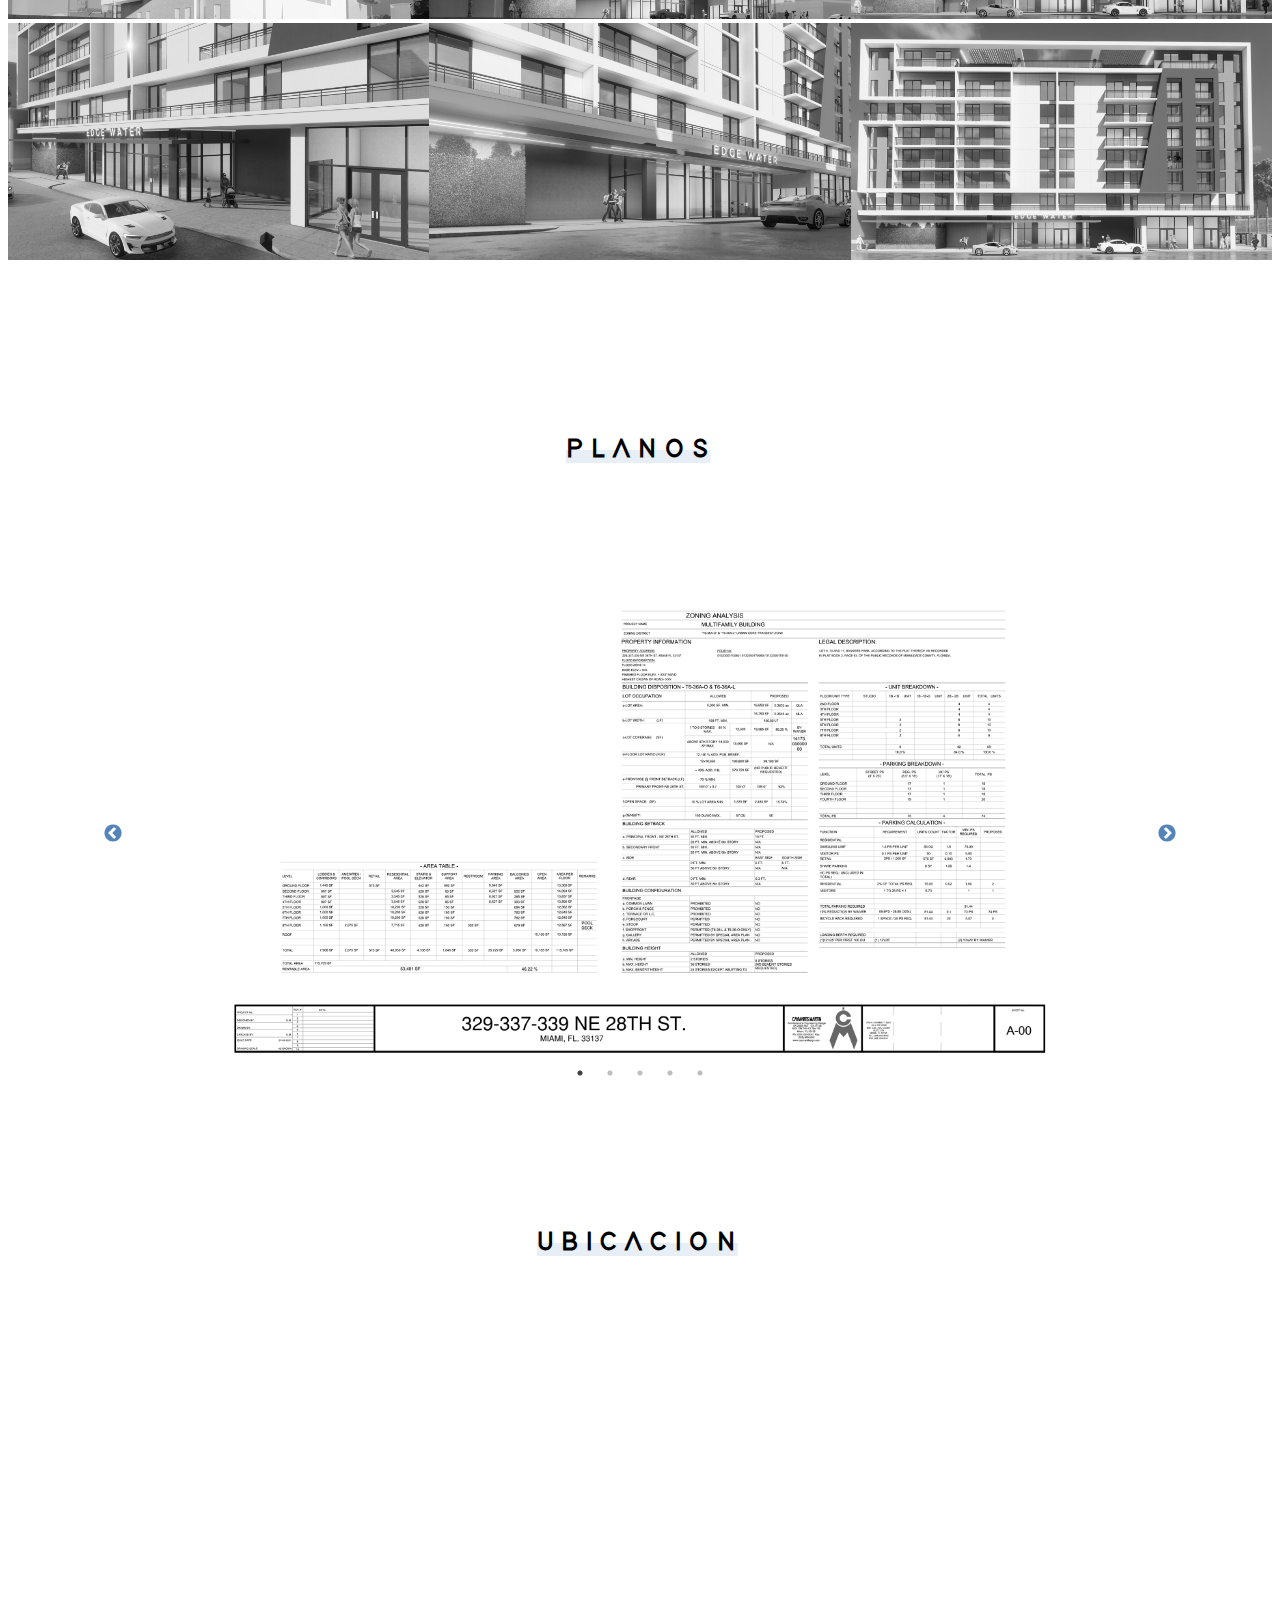
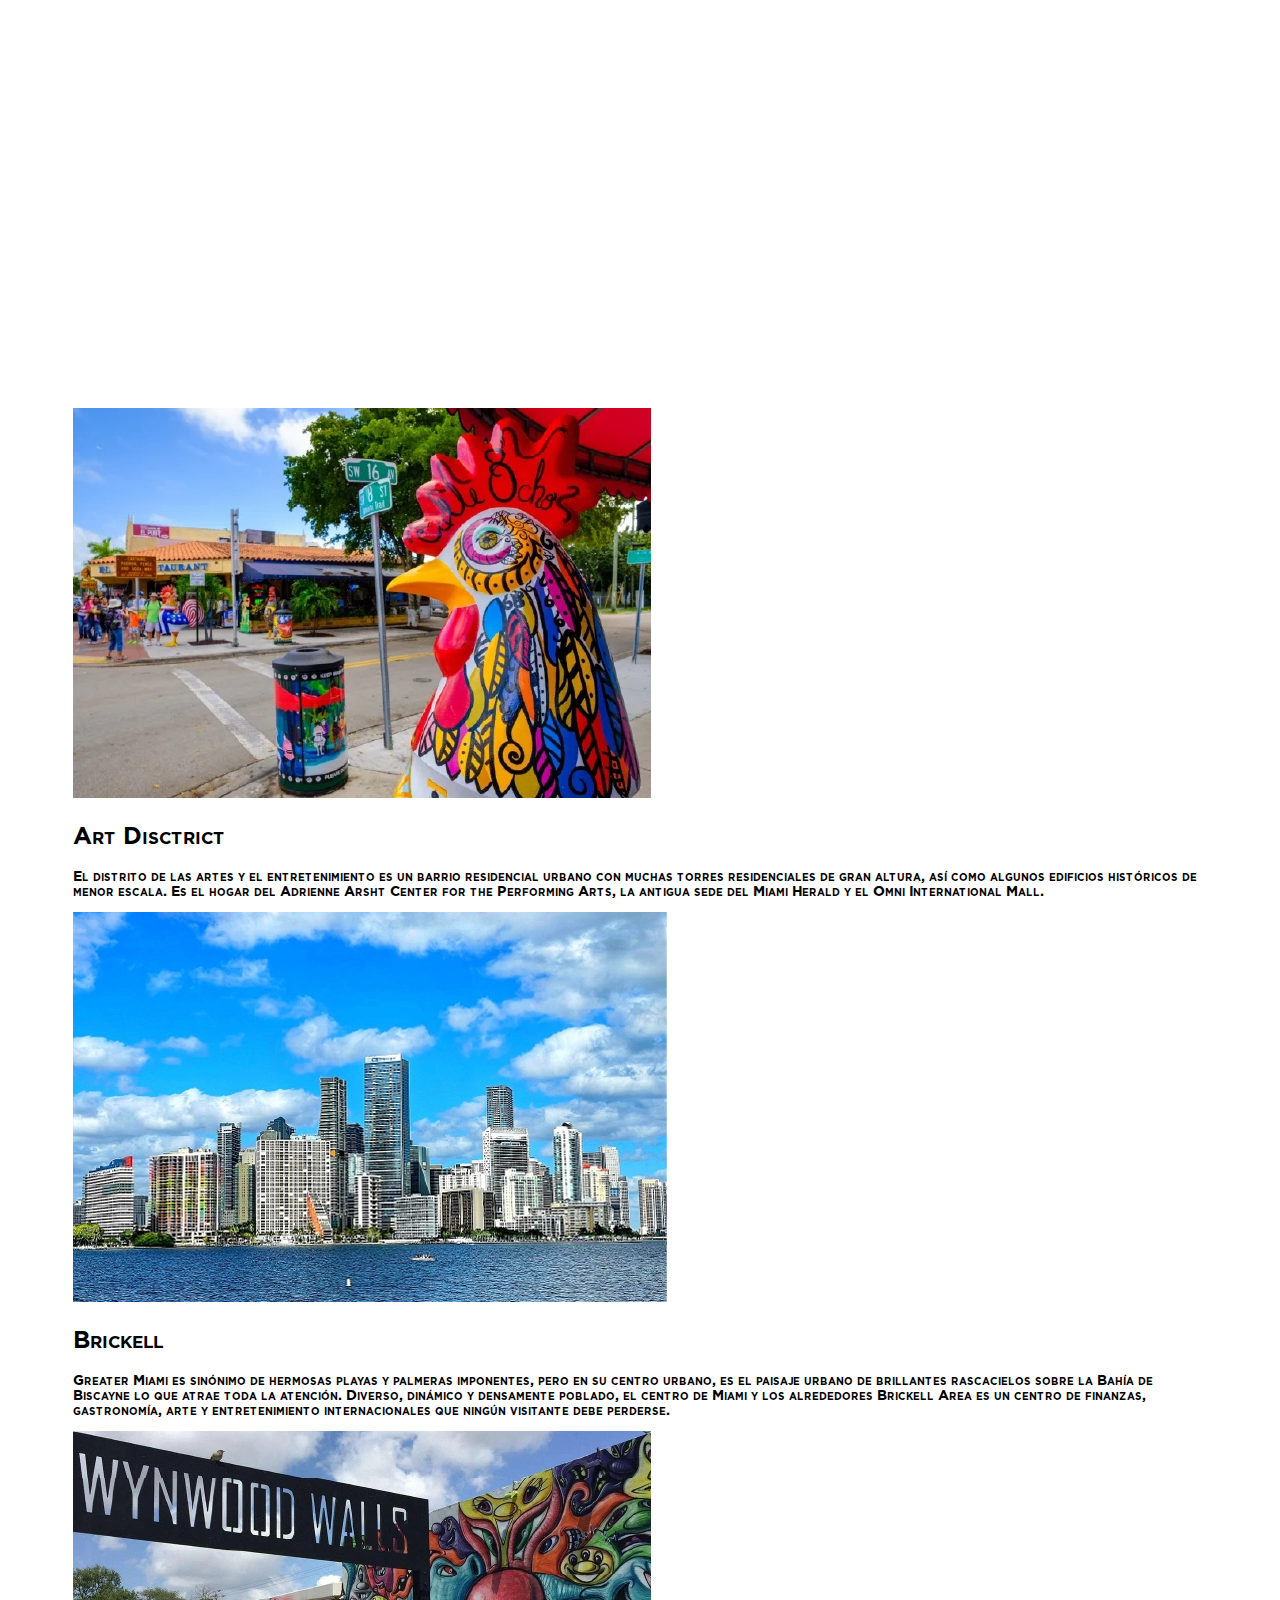
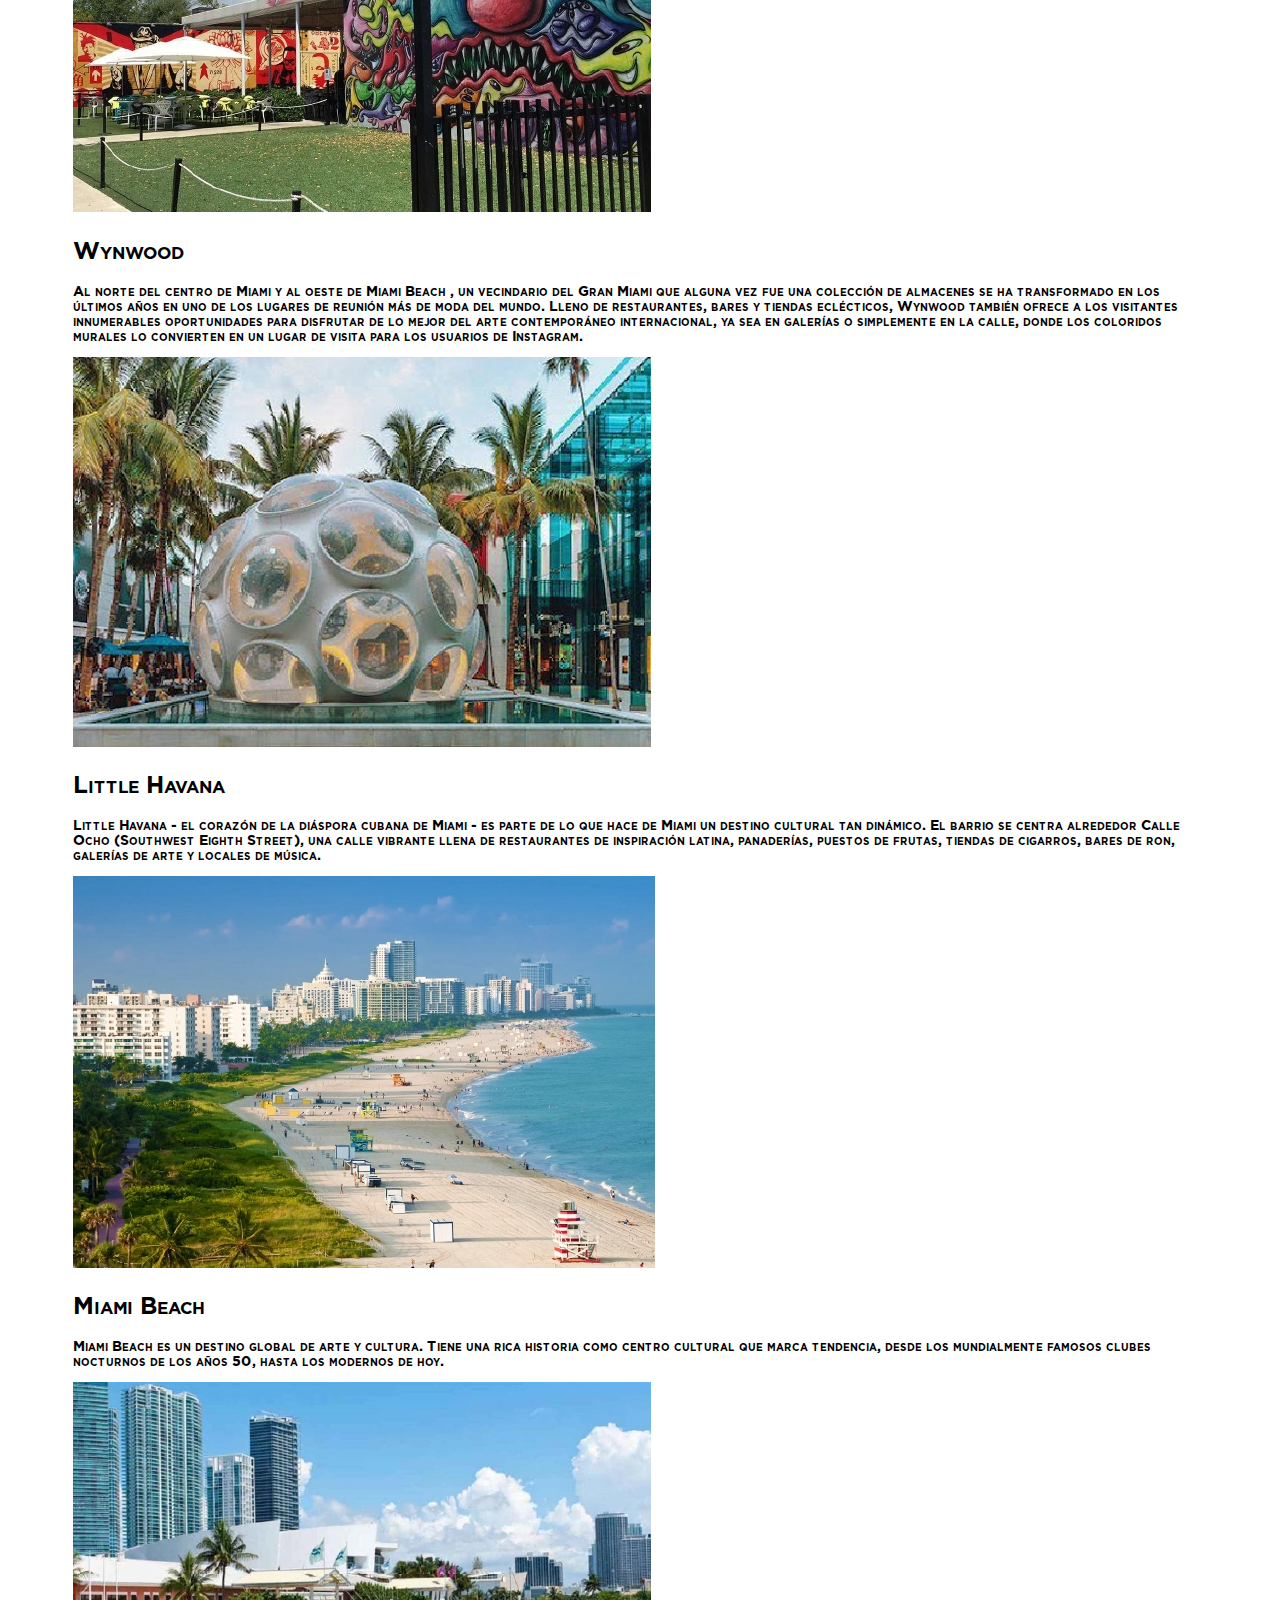
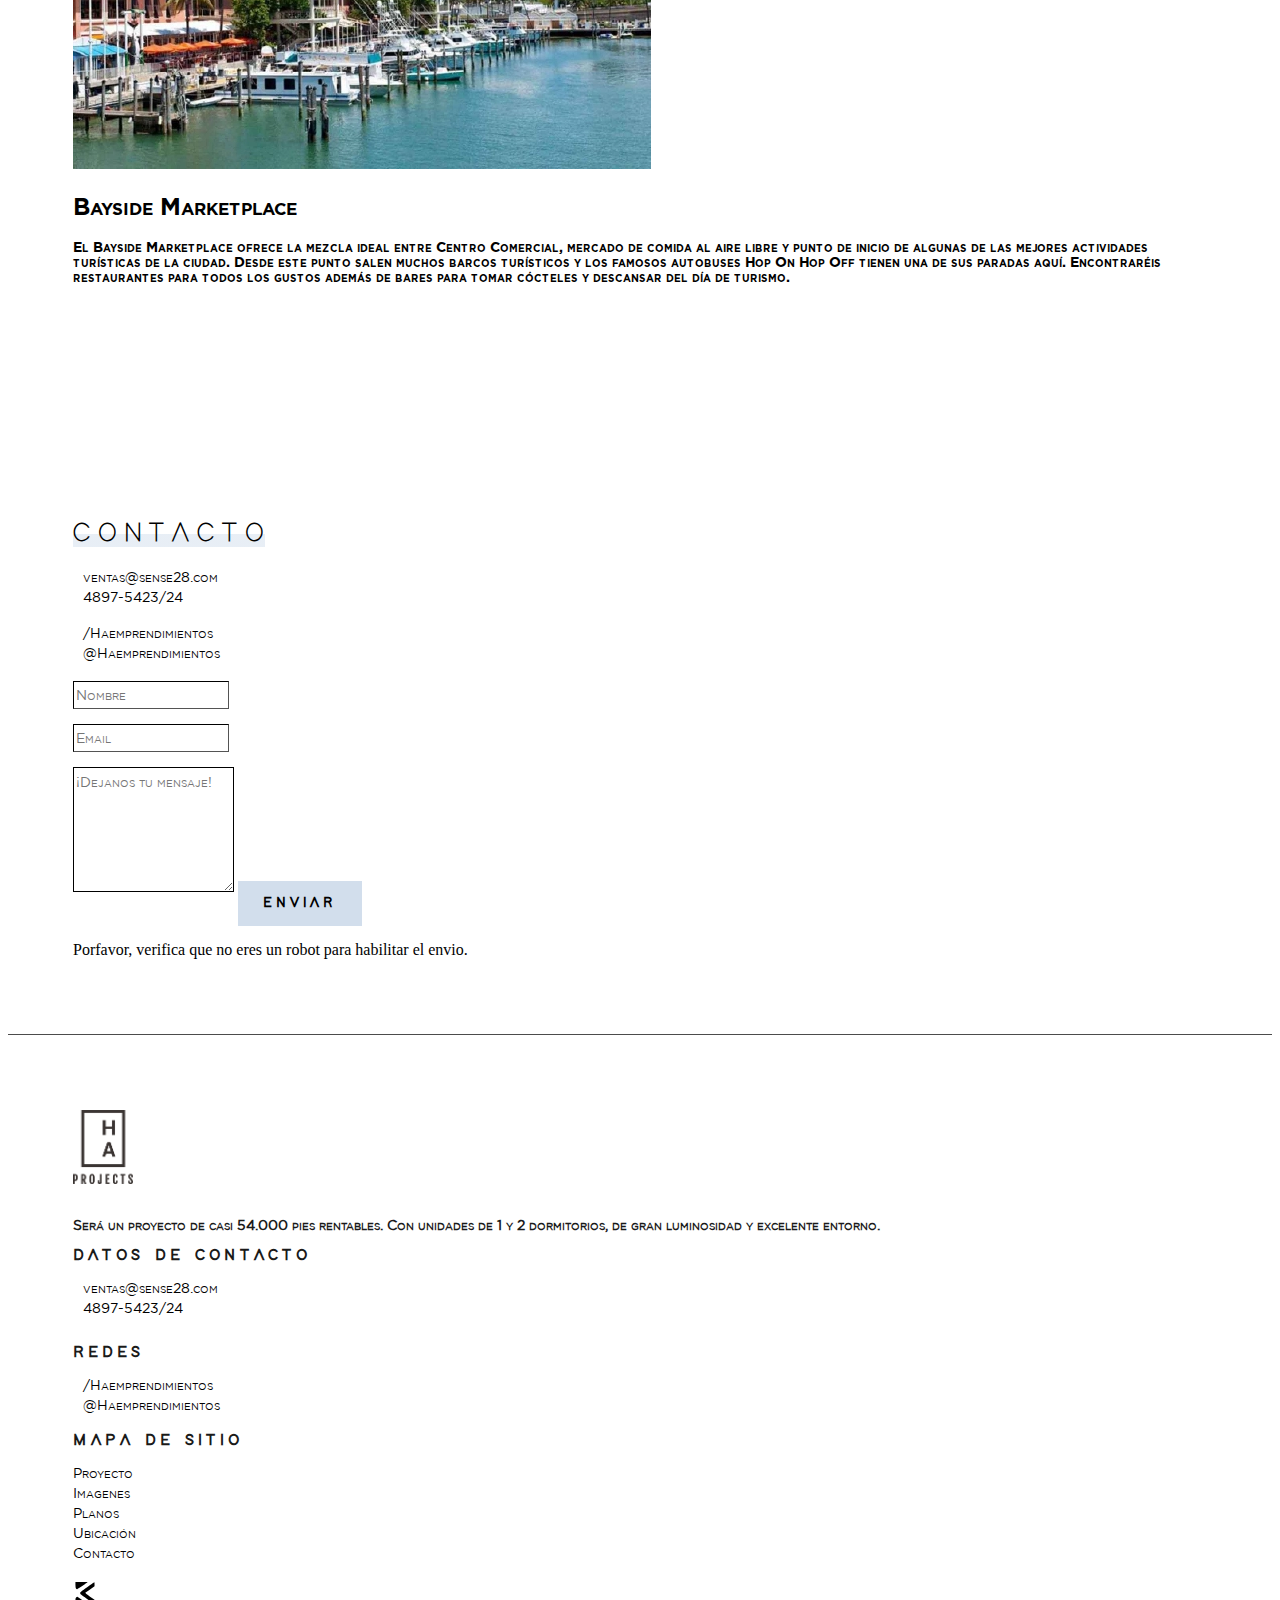
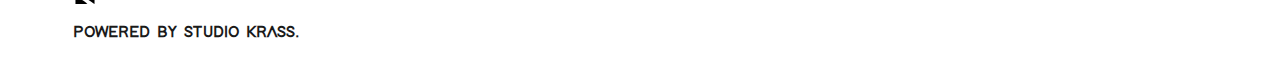
==== commit f36b5f05: "favicon" ====
--- a/index.html
+++ b/index.html
@@ -7,8 +7,27 @@
     <meta http-equiv="X-UA-Compatible" content="IE=edge">
     <title>Sense Edgewater 28 - Building Values</title>
     <link rel="canonical" href="https://www.sense28.com/">
-    <meta name="description" content="">
+    <meta name="description" content="El nuevo crecimiento del Art District y la zona de Brickell nos hizo imaginar un proyecto a la altura de nuestros clientes.">
     <meta name="viewport" content="width=device-width, initial-scale=1">
+
+    <link rel="apple-touch-icon" sizes="57x57" href="./assets/images/favicon/apple-icon-57x57.png">
+    <link rel="apple-touch-icon" sizes="60x60" href="./assets/images/favicon/apple-icon-60x60.png">
+    <link rel="apple-touch-icon" sizes="72x72" href="./assets/images/favicon/apple-icon-72x72.png">
+    <link rel="apple-touch-icon" sizes="76x76" href="./assets/images/favicon/apple-icon-76x76.png">
+    <link rel="apple-touch-icon" sizes="114x114" href="./assets/images/favicon/apple-icon-114x114.png">
+    <link rel="apple-touch-icon" sizes="120x120" href="./assets/images/favicon/apple-icon-120x120.png">
+    <link rel="apple-touch-icon" sizes="144x144" href="./assets/images/favicon/apple-icon-144x144.png">
+    <link rel="apple-touch-icon" sizes="152x152" href="./assets/images/favicon/apple-icon-152x152.png">
+    <link rel="apple-touch-icon" sizes="180x180" href="./assets/images/favicon/apple-icon-180x180.png">
+    <link rel="icon" type="image/png" sizes="192x192" href="./assets/images/favicon/android-icon-192x192.png">
+    <link rel="icon" type="image/png" sizes="32x32" href="./assets/images/favicon/favicon-32x32.png">
+    <link rel="icon" type="image/png" sizes="96x96" href="./assets/images/favicon/favicon-96x96.png">
+    <link rel="icon" type="image/png" sizes="16x16" href="./assets/images/favicon/favicon-16x16.png">
+    <link rel="manifest" href="./assets/images/favicon/manifest.json">
+    <meta name="msapplication-TileColor" content="#ffffff">
+    <meta name="msapplication-TileImage" content="./assets/images/favicon/ms-icon-144x144.png">
+    <meta name="theme-color" content="#1D5BA2">
+
 
 
     <link rel="stylesheet" href="styles.css">
@@ -29,14 +48,14 @@
     <meta property="og:locale" content="es_ES">
     <meta property="og:type" content="website">
     <meta property="og:title" content="Sense Edgewater 28 - Building Values">
-    <meta property="og:description" content="">
+    <meta property="og:description" content="El nuevo crecimiento del Art District y la zona de Brickell nos hizo imaginar un proyecto a la altura de nuestros clientes.">
     <meta property="og:url" content="https://www.sense28.com/">
     <meta property="og:site_name" content="Sense Edgewater 28">
-    <meta property="og:image" content="">
+    <meta property="og:image" content="./assets/images/grid/sense1.jpeg">
     <!-- Twitter meta tags -->
     <meta name="twitter:title" content="Sense Edgewater 28 - Building Values">
-    <meta name="twitter:description" content="">
-    <meta name="twitter:image" content="">
+    <meta name="twitter:description" content="El nuevo crecimiento del Art District y la zona de Brickell nos hizo imaginar un proyecto a la altura de nuestros clientes.">
+    <meta name="twitter:image" content="./assets/images/grid/sense1.jpeg">
     <meta property="twitter:url" content="#url">
 
     <!-- Google Recaptcha -->
--- a/styles.css
+++ b/styles.css
@@ -512,25 +512,27 @@
     border-color: none !important;
     box-shadow: none !important;
 }
-.btn-submit {
-    font-family: "Gotham Book", Sans-serif;
-    font-size: 10px;
-    font-weight: 600;
+.btn {
+    font-family: "Adam Bold", Sans-serif !important;
+    font-size: 14px !important;
+    font-weight: 700 !important;
     line-height: 1.8em;
     letter-spacing: 4px;
-    background-color: #ffffff;
+    background-color: rgba(29, 91, 162, 0.2) !important;
     color: #000000;
     border-color: #000000;
     margin: 0 0 15px 0;
     padding: 10px 25px;
     transition: all 0.1s ease-in-out;
     border-style: solid;
-    border-width: 1px 1px 1px 1px;
-}
-.btn-submit:hover {
-    background-color: #000000;
-    color: #00afcb;
-    border-color: #000000;
+    border-width: 0 !important;
+    border-radius: 0 !important;
+}
+
+.alert-info {
+    --bs-alert-color: white !important;
+    --bs-alert-bg: rgba(29, 91, 162, 1) !important;
+    --bs-alert-border-color: none !important;
 }
 
 
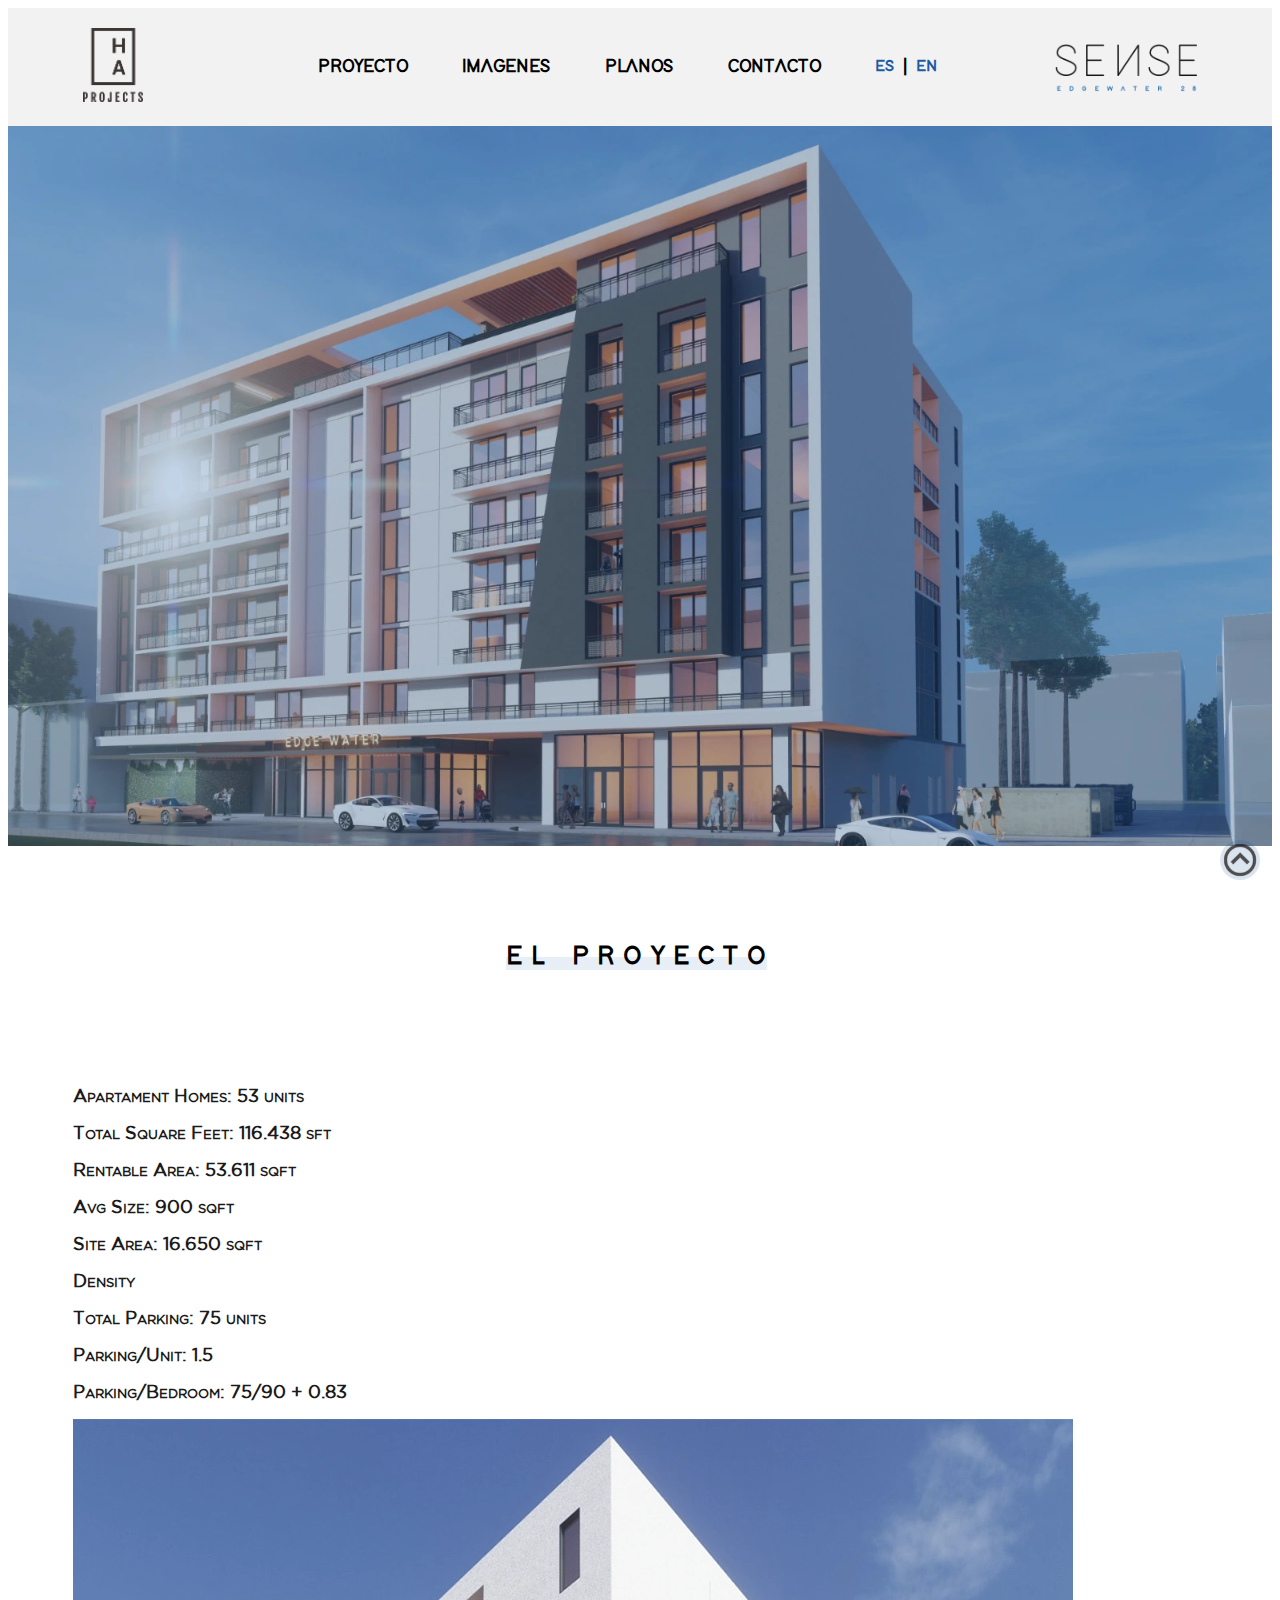
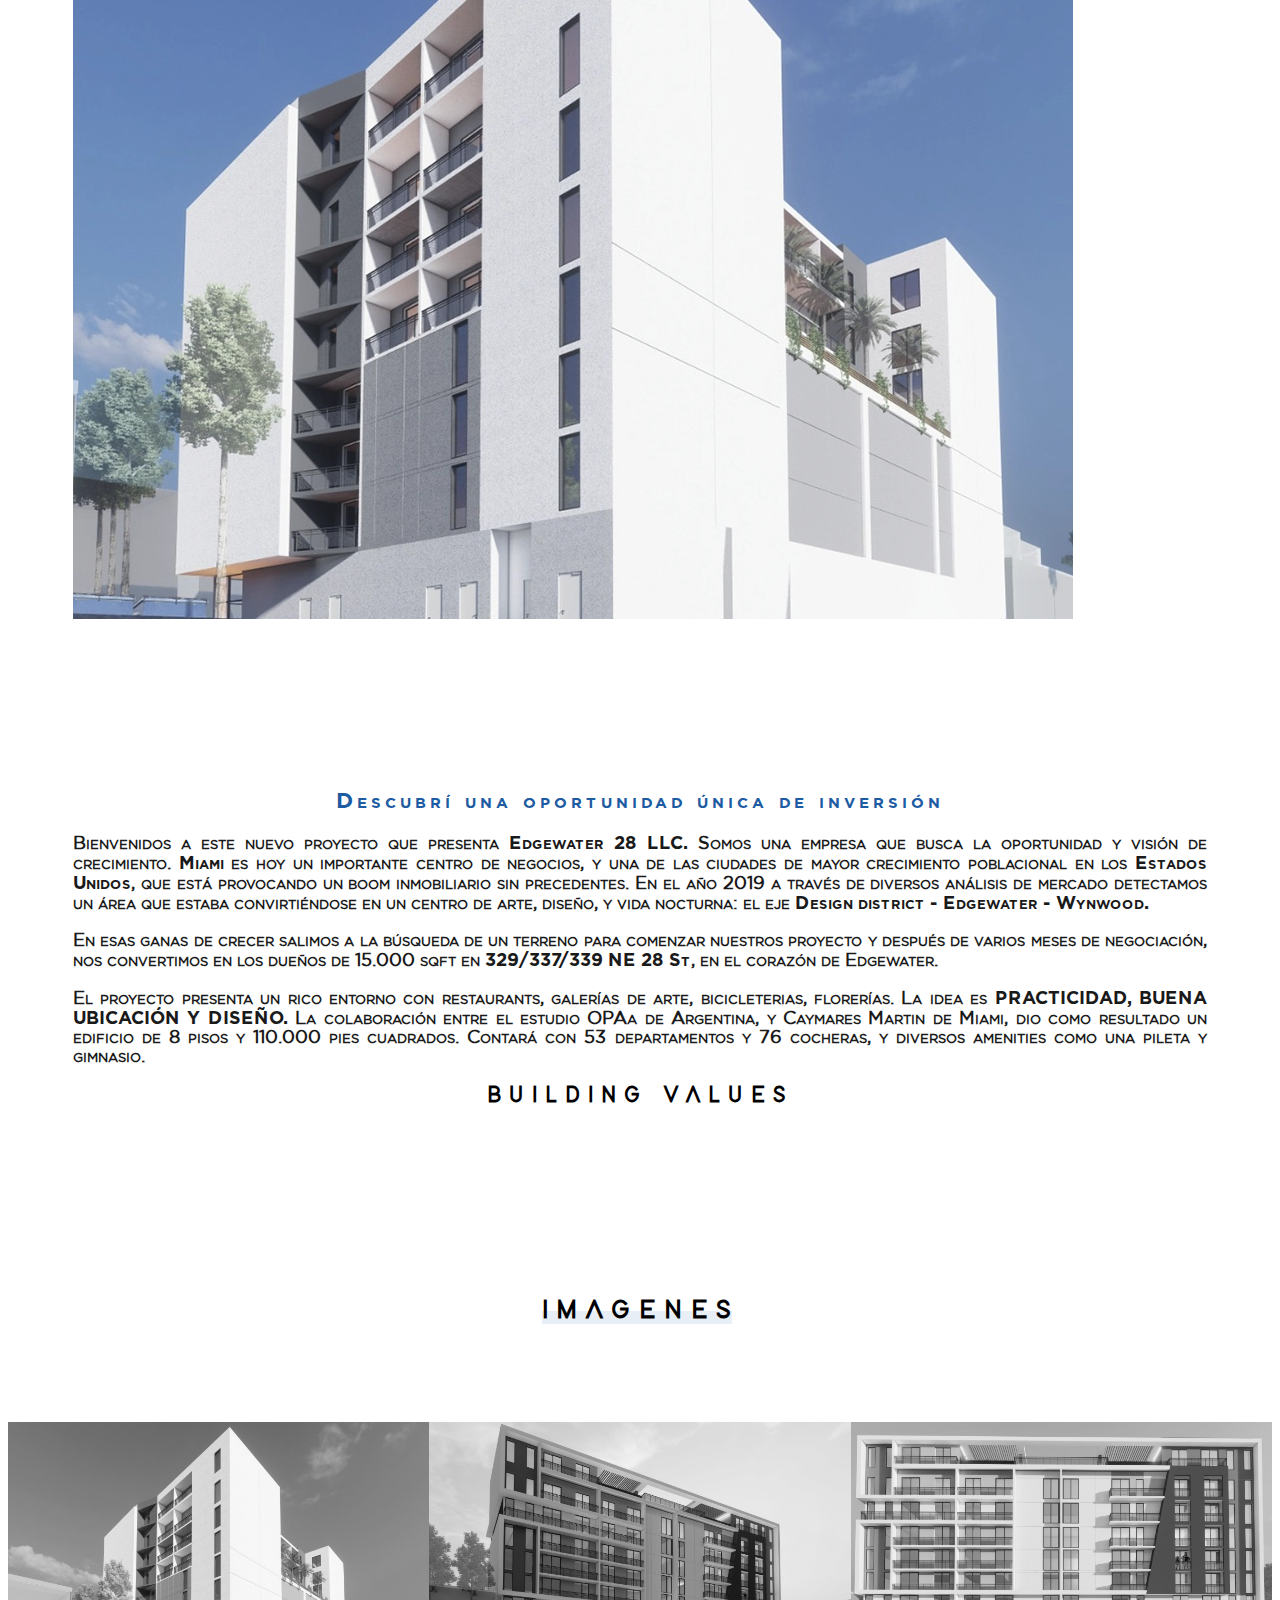
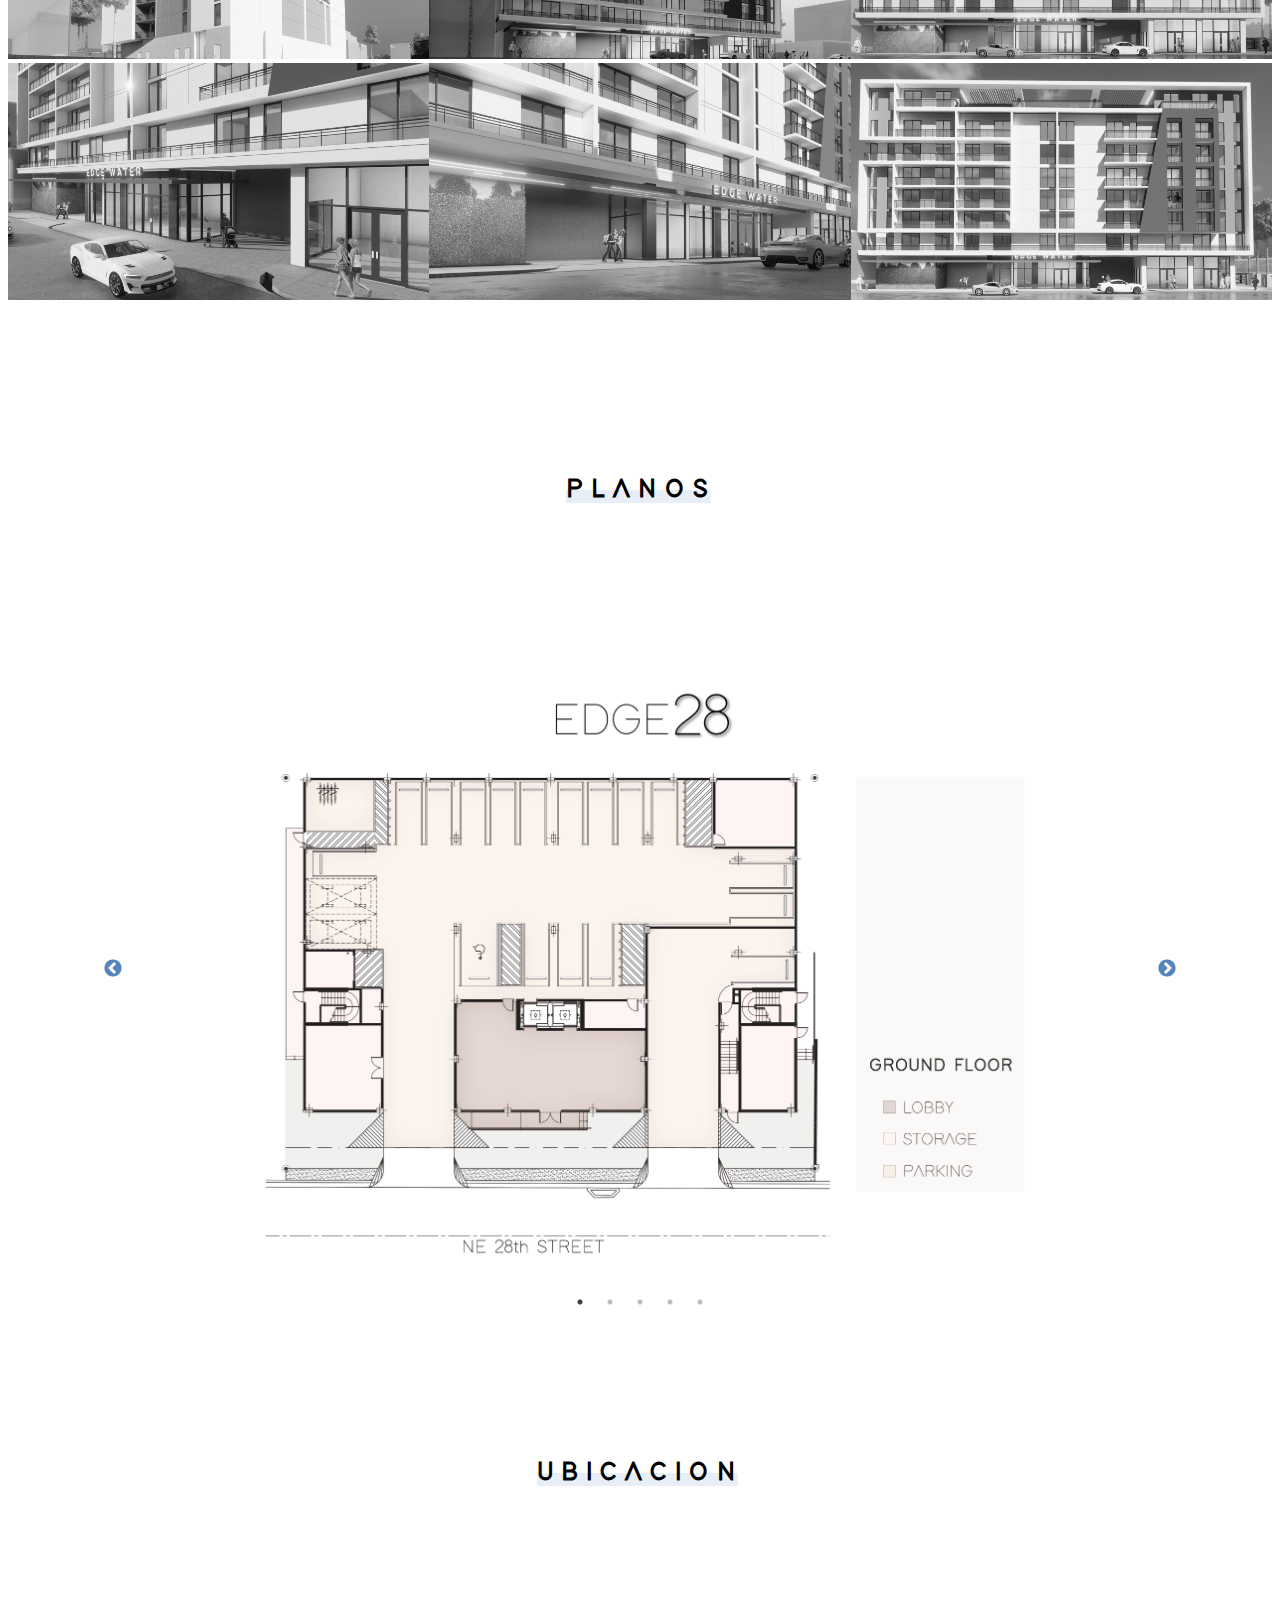
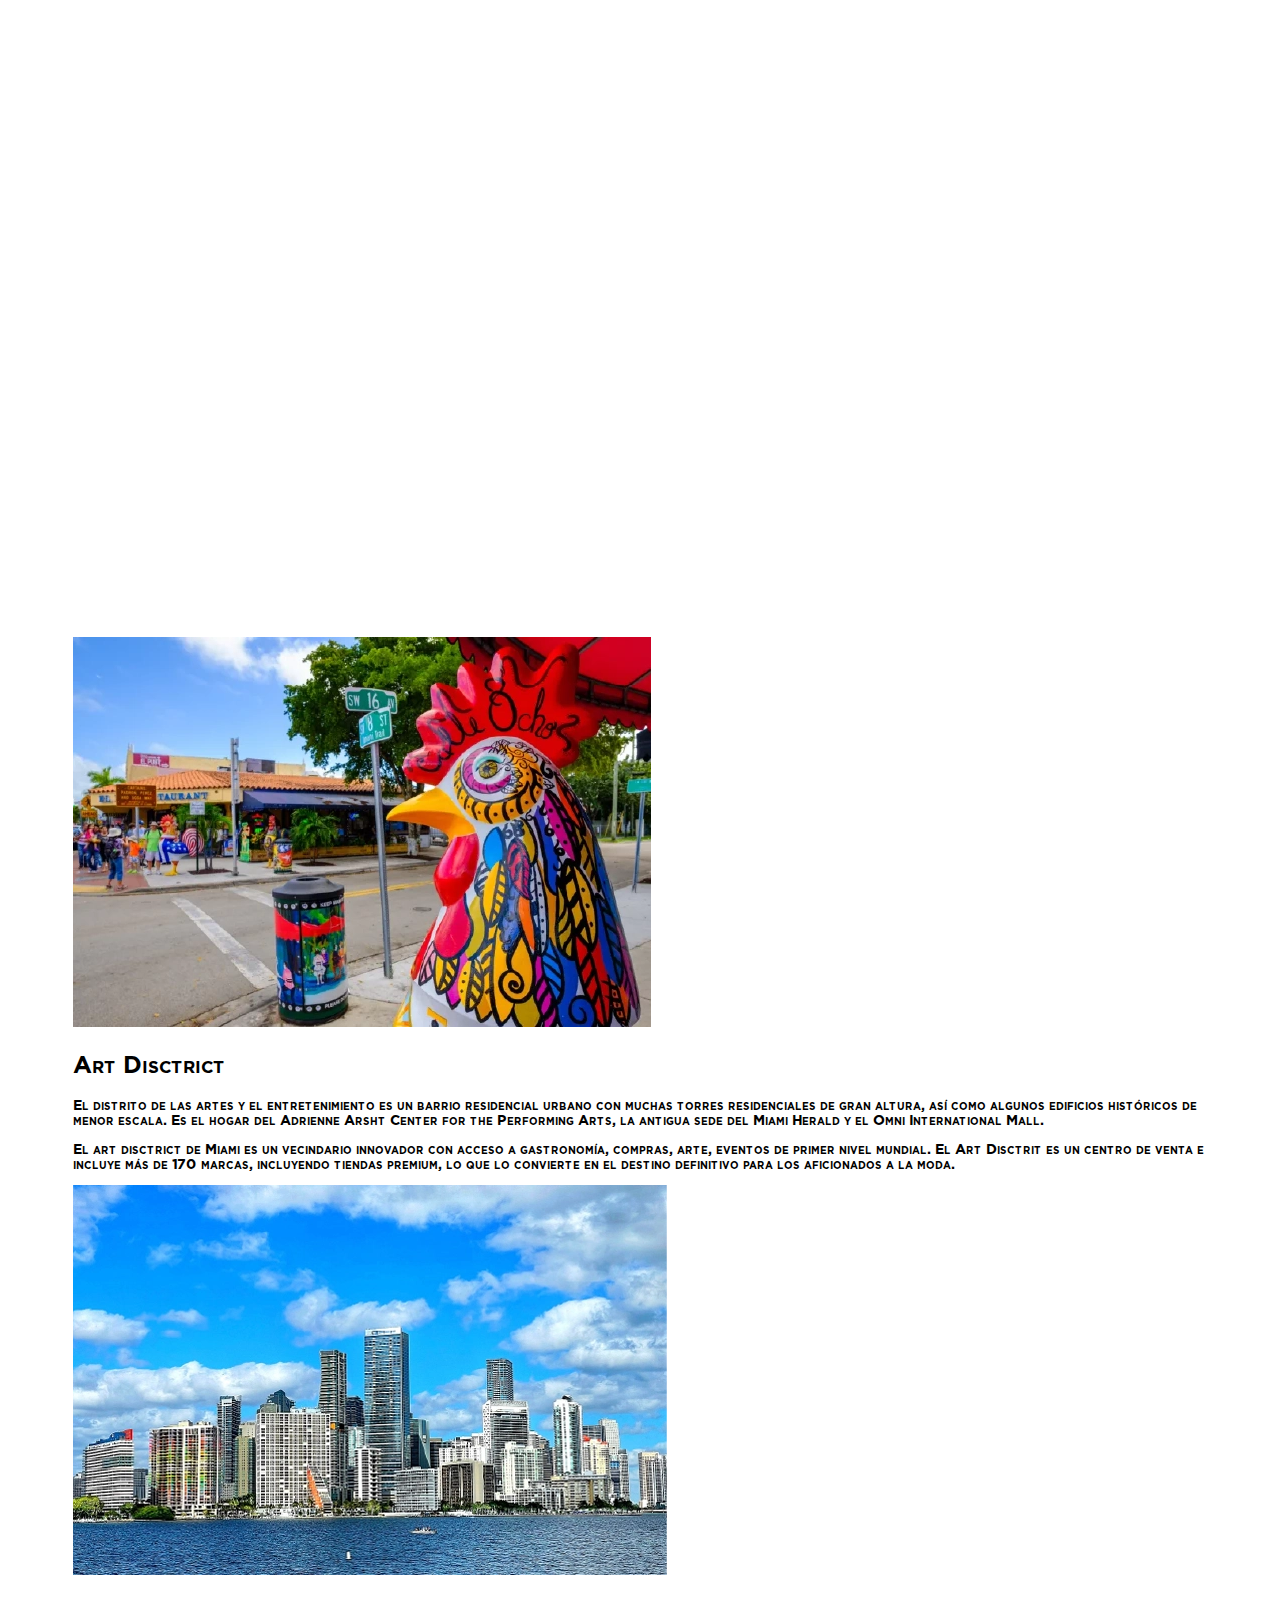
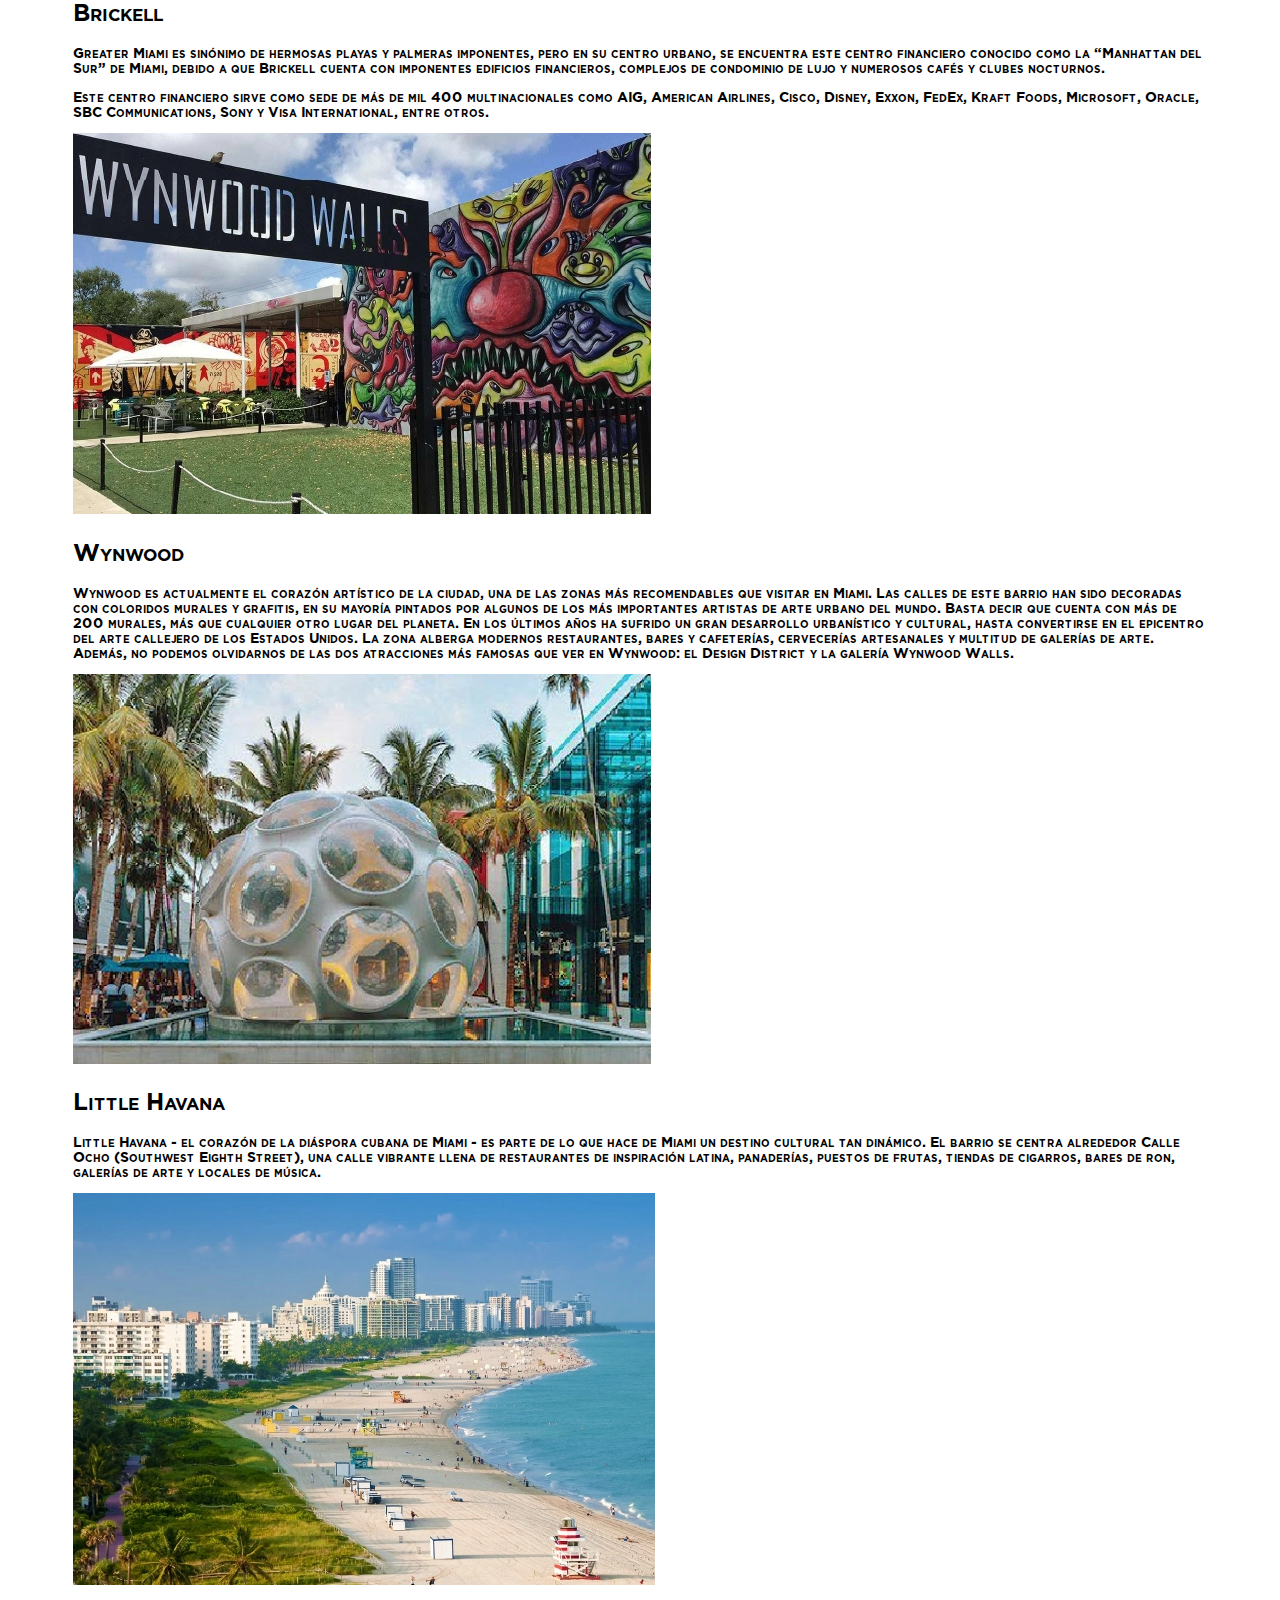
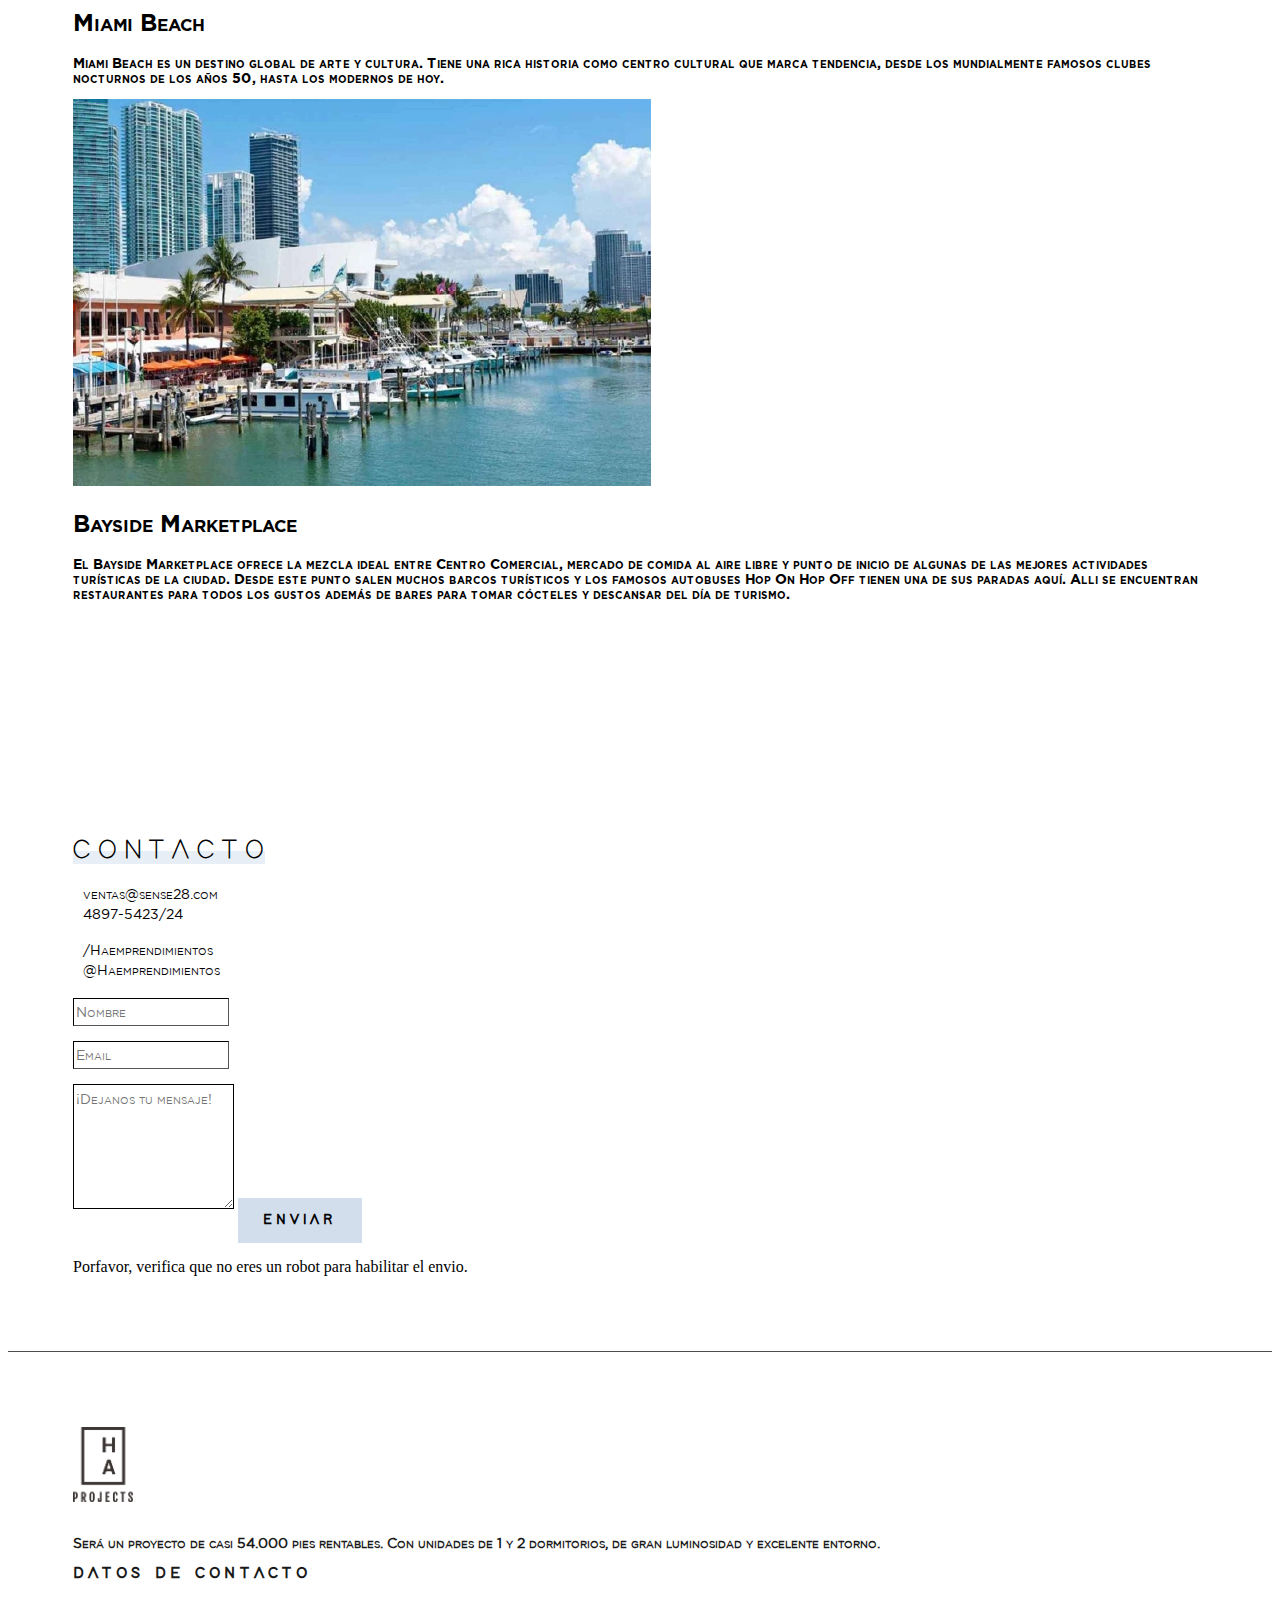
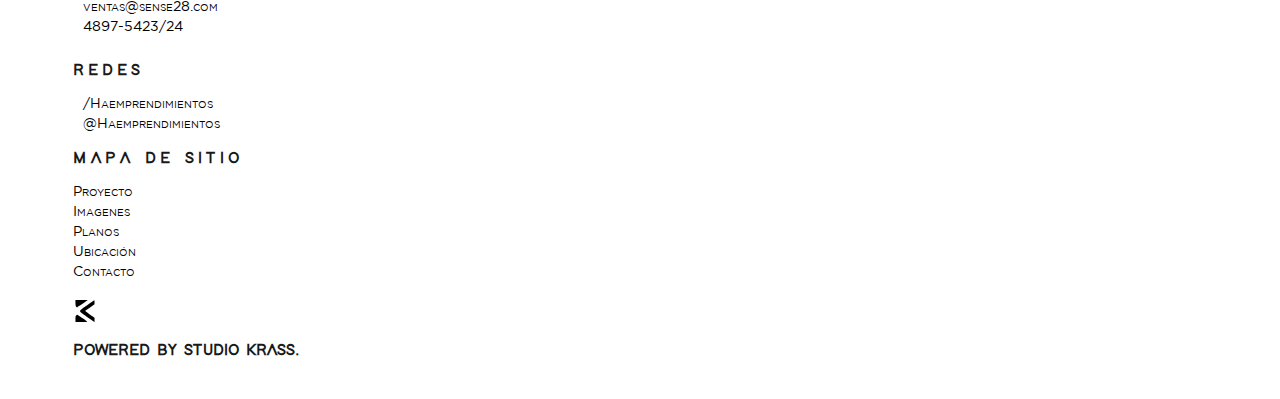
==== commit 5d349e5d: "index update" ====
--- a/index.html
+++ b/index.html
@@ -1,5 +1,5 @@
 <!DOCTYPE html>
-<html>
+<html lang="es">
 
 <head>
 
@@ -7,8 +7,11 @@
     <meta http-equiv="X-UA-Compatible" content="IE=edge">
     <title>Sense Edgewater 28 - Building Values</title>
     <link rel="canonical" href="https://www.sense28.com/">
-    <meta name="description" content="El nuevo crecimiento del Art District y la zona de Brickell nos hizo imaginar un proyecto a la altura de nuestros clientes.">
+    <meta name="description"
+        content="El nuevo crecimiento del Art District y la zona de Brickell nos hizo imaginar un proyecto a la altura de nuestros clientes.">
+    <meta name="robots" content="noindex">
     <meta name="viewport" content="width=device-width, initial-scale=1">
+
 
     <link rel="apple-touch-icon" sizes="57x57" href="./assets/images/favicon/apple-icon-57x57.png">
     <link rel="apple-touch-icon" sizes="60x60" href="./assets/images/favicon/apple-icon-60x60.png">
@@ -48,13 +51,15 @@
     <meta property="og:locale" content="es_ES">
     <meta property="og:type" content="website">
     <meta property="og:title" content="Sense Edgewater 28 - Building Values">
-    <meta property="og:description" content="El nuevo crecimiento del Art District y la zona de Brickell nos hizo imaginar un proyecto a la altura de nuestros clientes.">
+    <meta property="og:description"
+        content="El nuevo crecimiento del Art District y la zona de Brickell nos hizo imaginar un proyecto a la altura de nuestros clientes.">
     <meta property="og:url" content="https://www.sense28.com/">
     <meta property="og:site_name" content="Sense Edgewater 28">
     <meta property="og:image" content="./assets/images/grid/sense1.jpeg">
     <!-- Twitter meta tags -->
     <meta name="twitter:title" content="Sense Edgewater 28 - Building Values">
-    <meta name="twitter:description" content="El nuevo crecimiento del Art District y la zona de Brickell nos hizo imaginar un proyecto a la altura de nuestros clientes.">
+    <meta name="twitter:description"
+        content="El nuevo crecimiento del Art District y la zona de Brickell nos hizo imaginar un proyecto a la altura de nuestros clientes.">
     <meta name="twitter:image" content="./assets/images/grid/sense1.jpeg">
     <meta property="twitter:url" content="#url">
 
@@ -88,9 +93,9 @@
                     <li><a href="#imagenes">IMAGENES</a></li>
                     <li><a href="#planos">PLANOS</a></li>
                     <li><a href="#contacto">CONTACTO</a></li>
-                    <span title="Spanish"><a class="lang" lang="es" href="#">ES</a></span>
+                    <span title="Spanish"><a class="lang" lang="es" href="/">ES</a></span>
                     <span class="lang">|</span>
-                    <span title="English"><a class="lang" lang="en" href="#">EN</a></span>
+                    <span title="English"><a class="lang" lang="en" href="en-us.html">EN</a></span>
                 </ul>
 
                 <ul class="socialmedia list-unstyled">
@@ -132,27 +137,24 @@
     <div class="section-project section-container">
         <div class="text-container">
             <h1 class="title">Descubrí una oportunidad única de inversión</h1>
-            <p class="pt-3 justify-small-caps paragraph-padding">En el año 2019 tuvimos un clara visión del crecimiento
-                de esta zona
-                de Miami. El nuevo crecimiento del <b>Art
-                    District</b> y la zona de <b>Brickell</b> nos hizo imaginar un proyecto a la altura de nuestros
-                clientes.
-                Fue por eso que salimos a la búsqueda de un terreno para poder comenzar nuestro proyecto, con la suerte
-                de
-                que no solo encontramos uno sino que encontramos tres.</p>
-            <p class="pt-2 justify-small-caps paragraph-padding">Después de varios meses de negociación pudimos
-                convertirnos en los
-                dueños del <b>329/337/339 28 NE St.</b></p>
+            <p class="pt-3 justify-small-caps paragraph-padding">Bienvenidos a este nuevo proyecto que presenta
+                <b>Edgewater 28 LLC.</b> Somos una empresa que busca la oportunidad y visión de crecimiento.
+                <b>Miami</b> es hoy un
+                importante centro de negocios, y una de las ciudades de mayor crecimiento poblacional en los <b>Estados
+                    Unidos</b>, que está provocando un boom inmobiliario sin precedentes. En el año 2019 a través de
+                diversos
+                análisis de mercado detectamos un área que estaba convirtiéndose en un centro de arte, diseño, y vida
+                nocturna: el eje <b>Design district - Edgewater - Wynwood.</b>
+            </p>
+            <p class="pt-2 justify-small-caps paragraph-padding">En esas ganas de crecer salimos a la búsqueda de un
+                terreno para comenzar nuestros proyecto y después de varios meses de negociación, nos convertimos en los
+                dueños de 15.000 sqft en <b>329/337/339 NE 28 St</b>, en el corazón de Edgewater.</b></p>
             <p class="pt-5 justify-small-caps paragraph-padding">El proyecto presenta un rico entorno con restaurants,
-                galerías de arte,
-                bicicleterias, florerías. Buscamos
-                <b>practicidad, buena ubicación y diseño.</b>
-                Contará con 53 departamentos y 77 cocheras, además de amenities como gimnasio y piscina.
+                galerías de arte, bicicleterias, florerías. La idea es <b>PRACTICIDAD, BUENA UBICACIÓN Y DISEÑO.</b> La
+                colaboración entre el estudio OPAa de Argentina, y Caymares Martin de Miami, dio como resultado un
+                edificio de 8 pisos y 110.000 pies cuadrados. Contará con 53 departamentos y 76 cocheras, y diversos
+                amenities como una pileta y gimnasio.
             </p>
-            <p class="pt-2 justify-small-caps paragraph-padding"> Será un proyecto de casi <b>54.000 pies rentables.</b>
-                Con unidades de 1 y 2
-                dormitorios, de gran luminosidad y
-                excelente entorno.</p>
             <h2 class="values pt-5">BUILDING VALUES</h2>
         </div>
     </div>
@@ -161,18 +163,24 @@
     <h2 id="imagenes" class="sections-title"><span class="underline-nice">IMAGENES</span></h2>
 
     <div class="grid-container">
-        <a href="./assets/images/grid/sense1.jpeg" data-lightbox="grid-images" data-title="Sense Edge 28- Img 1"><img
-                class="grid-item" src="./assets/images/grid/sense1.jpeg" alt=""></a>
-        <a href="./assets/images/grid/sense2.jpeg" data-lightbox="grid-images" data-title="Sense Edge 28- Img 2"><img
-                class="grid-item" src="./assets/images/grid/sense2.jpeg" alt=""></a>
-        <a href="./assets/images/grid/sense4.jpeg" data-lightbox="grid-images" data-title="Sense Edge 28- Img 4"><img
-                class="grid-item" src="./assets/images/grid/sense4.jpeg" alt=""></a>
-        <a href="./assets/images/grid/sense5.jpeg" data-lightbox="grid-images" data-title="Sense Edge 28- Img 5"><img
-                class="grid-item" src="./assets/images/grid/sense5.jpeg" alt=""></a>
-        <a href="./assets/images/grid/sense6.jpeg" data-lightbox="grid-images" data-title="Sense Edge 28- Img 6"><img
-                class="grid-item" src="./assets/images/grid/sense6.jpeg" alt=""></a>
-        <a href="./assets/images/grid/sense7.jpeg" data-lightbox="grid-images" data-title="Sense Edge 28- Img 7"><img
-                class="grid-item" src="./assets/images/grid/sense7.jpeg" alt=""></a>
+        <a href="./assets/images/grid/sense1.jpeg" data-lightbox="grid-images"
+            data-title="Sense Edge 28- Render Imagen 1"><img class="grid-item" src="./assets/images/grid/sense1.jpeg"
+                alt="Sense Edge 28- Render Imagen 1"></a>
+        <a href="./assets/images/grid/sense2.jpeg" data-lightbox="grid-images"
+            data-title="Sense Edge 28- Render Imagen 2"><img class="grid-item" src="./assets/images/grid/sense2.jpeg"
+                alt="Sense Edge 28- Render Imagen 2"></a>
+        <a href="./assets/images/grid/sense4.jpeg" data-lightbox="grid-images"
+            data-title="Sense Edge 28- Render Imagen 4"><img class="grid-item" src="./assets/images/grid/sense4.jpeg"
+                alt="Sense Edge 28- Render Imagen 3"></a>
+        <a href="./assets/images/grid/sense5.jpeg" data-lightbox="grid-images"
+            data-title="Sense Edge 28- Render Imagen 5"><img class="grid-item" src="./assets/images/grid/sense5.jpeg"
+                alt="Sense Edge 28- Render Imagen 4"></a>
+        <a href="./assets/images/grid/sense6.jpeg" data-lightbox="grid-images"
+            data-title="Sense Edge 28- Render Imagen 6"><img class="grid-item" src="./assets/images/grid/sense6.jpeg"
+                alt="Sense Edge 28- Render Imagen 5"></a>
+        <a href="./assets/images/grid/sense7.jpeg" data-lightbox="grid-images"
+            data-title="Sense Edge 28- Render Imagen 7"><img class="grid-item" src="./assets/images/grid/sense7.jpeg"
+                alt="Sense Edge 28- Render Imagen 6"></a>
     </div>
 
     <!-- Section Planos -->
@@ -182,28 +190,29 @@
         <!-- Slick Sliders Tarifs -->
         <div class="slick-slider">
             <div class="slider-item">
-                <a class="lightbox-link" href="./assets/images/planos/Plano-1.webp" data-lightbox="slider-planos"
-                    data-title="Planta 1"><img src="./assets/images/planos/Plano-1.webp" alt=""></a>
-            </div>
-
-            <div class="slider-item"><a class="lightbox-link" href="./assets/images/planos/Plano-2.webp"
-                    data-lightbox="slider-planos" data-title="Planta 2"><img src="./assets/images/planos/Plano-2.webp"
-                        alt=""></a>
-            </div>
-
-            <div class="slider-item"><a class="lightbox-link" href="./assets/images/planos/Plano-3.webp"
-                    data-lightbox="slider-planos" data-title="Planta 3"><img src="./assets/images/planos/Plano-3.webp"
-                        alt=""></a>
-            </div>
-
-            <div class="slider-item"><a class="lightbox-link" href="./assets/images/planos/Plano-4.webp"
-                    data-lightbox="slider-planos" data-title="Planta 4"><img src="./assets/images/planos/Plano-4.webp"
-                        alt=""></a>
-            </div>
-
-            <div class="slider-item"><a class="lightbox-link" href="./assets/images/planos/Plano-5.webp"
-                    data-lightbox="slider-planos" data-title="Planta 5"><img src="./assets/images/planos/Plano-5.webp"
-                        alt=""></a>
+                <a class="lightbox-link" href="./assets/images/planos/GROUND-FLOOR.webp" data-lightbox="slider-planos"
+                    data-title="GROUND FLOOR"><img src="./assets/images/planos/GROUND-FLOOR.webp"
+                        alt="Sense Edgewater 28 - GROUND FLOOR"></a>
+            </div>
+
+            <div class="slider-item"><a class="lightbox-link" href="./assets/images/planos/2ND-FLOOR.webp"
+                    data-lightbox="slider-planos" data-title="2ND FLOOR"><img
+                        src="./assets/images/planos/2ND-FLOOR.webp" alt="Sense Edgewater 28 - 2ND FLOOR"></a>
+            </div>
+
+            <div class="slider-item"><a class="lightbox-link" href="./assets/images/planos/5TH-FLOOR.webp"
+                    data-lightbox="slider-planos" data-title="5TH FLOOR"><img
+                        src="./assets/images/planos/5TH-FLOOR.webp" alt="Sense Edgewater 28 - 5TH FLOOR"></a>
+            </div>
+
+            <div class="slider-item"><a class="lightbox-link" href="./assets/images/planos/7TH-FLOOR.webp"
+                    data-lightbox="slider-planos" data-title="7TH FLOOR"><img
+                        src="./assets/images/planos/7TH-FLOOR.webp" alt="Sense Edgewater 28 - 7TH FLOOR"></a>
+            </div>
+
+            <div class="slider-item"><a class="lightbox-link" href="./assets/images/planos/8TH-FLOOR.webp"
+                    data-lightbox="slider-planos" data-title="8TH FLOOR"><img
+                        src="./assets/images/planos/8TH-FLOOR.webp" alt="Sense Edgewater 28 - 8TH FLOOR"></a>
             </div>
 
         </div>
@@ -213,51 +222,64 @@
     <h2 id="location" class="sections-title"><span class="underline-nice">UBICACION</span></h2>
 
     <iframe class="google-map"
-        src="https://www.google.com/maps/embed?pb=!1m14!1m12!1m3!1d28735.785858842217!2d-80.19054273372402!3d25.804457146703022!2m3!1f0!2f0!3f0!3m2!1i1024!2i768!4f13.1!5e0!3m2!1ses-419!2sar!4v1663720411843!5m2!1ses-419!2sar"
+        src="https://www.google.com/maps/embed?pb=!1m18!1m12!1m3!1d77255.55703100348!2d-80.2677329785833!3d25.828506932333188!2m3!1f0!2f0!3f0!3m2!1i1024!2i768!4f13.1!3m3!1m2!1s0x88d9b1554af6d5a7%3A0x22f722b487522fc4!2s329%20NE%2028th%20St%2C%20Miami%2C%20FL%2033137%2C%20EE.%20UU.!5e0!3m2!1ses-419!2sar!4v1666288600072!5m2!1ses-419!2sar"
         style="border:0;" allowfullscreen="" loading="lazy" referrerpolicy="no-referrer-when-downgrade"></iframe>
-
     <!-- Section Points of interest -->
     <div id="places" class="section-places section-container">
         <div class="row card-grid">
             <div class="col-12 col-md-6 col-xl-4 mb-4">
 
                 <article>
-                    <img class="img-places" src="./assets/images/locations/1.webp" alt="">
+                    <img class="img-places" src="./assets/images/locations/1.webp"
+                        alt="Sense 28 Edgewater - Art Disctrict Miami">
                     <h3 class="places-title"><b>Art Disctrict</b></h3>
                     <p class="places-extract">El distrito de las artes y el entretenimiento es un barrio residencial
                         urbano con muchas torres residenciales de gran altura, así como algunos edificios históricos de
                         menor escala. Es el hogar del Adrienne Arsht Center for the Performing Arts, la antigua sede del
                         Miami Herald y el Omni International Mall.</p>
+                    <p class="places-extract">El art disctrict de Miami es un vecindario innovador con acceso a
+                        gastronomía, compras, arte, eventos de primer nivel mundial. El Art Disctrit es un centro de
+                        venta e incluye más de 170 marcas, incluyendo tiendas premium, lo que lo convierte en el destino
+                        definitivo para los aficionados a la moda.</p>
                 </article>
             </div>
             <div class="col-12 col-md-6 col-xl-4 mb-4">
                 <article>
-                    <img class="img-places" src="./assets/images/locations/2.webp" alt="">
+                    <img class="img-places" src="./assets/images/locations/2.webp" alt="Sense 28 Edgewater - Brickwell">
                     <h3 class="places-title"><b>Brickell</b></h3>
                     <p class="places-extract">Greater Miami es sinónimo de hermosas playas y palmeras imponentes, pero
-                        en su centro urbano, es el paisaje urbano de brillantes rascacielos sobre la Bahía de Biscayne
-                        lo que atrae toda la atención. Diverso, dinámico y densamente poblado, el centro de Miami y los
-                        alrededores Brickell Area es un centro de finanzas, gastronomía, arte y entretenimiento
-                        internacionales que ningún visitante debe perderse.</p>
+                        en su centro urbano, se encuentra este centro financiero conocido como la “Manhattan del Sur” de
+                        Miami, debido a que Brickell cuenta con imponentes edificios financieros, complejos de
+                        condominio de lujo y numerosos cafés y clubes nocturnos.</p>
+                    <p class="places-extract">Este centro financiero sirve como sede de más de mil 400 multinacionales
+                        como AIG, American Airlines, Cisco, Disney, Exxon, FedEx, Kraft Foods, Microsoft, Oracle, SBC
+                        Communications, Sony y Visa International, entre otros.</p>
                 </article>
             </div>
             <div class="col-12 col-md-6 col-xl-4 mb-4">
                 <article>
-                    <img class="img-places" src="./assets/images/locations/3.webp" alt="">
+                    <img class="img-places" src="./assets/images/locations/3.webp" alt="Sense 28 Edgewater - Wynwood">
                     <h3 class="places-title"><b>Wynwood</b></h3>
-                    <p class="places-extract">Al norte del centro de Miami y al oeste de Miami Beach , un vecindario del
-                        Gran Miami que alguna vez fue una colección de almacenes se ha transformado en los últimos años
-                        en uno de los lugares de reunión más de moda del mundo. Lleno de restaurantes, bares y tiendas
-                        eclécticos, Wynwood también ofrece a los visitantes innumerables oportunidades para disfrutar de
-                        lo mejor del arte contemporáneo internacional, ya sea en galerías o simplemente en la calle,
-                        donde los coloridos murales lo convierten en un lugar de visita para los usuarios de Instagram.
+                    <p class="places-extract">Wynwood es actualmente el corazón artístico de la ciudad, una de las zonas
+                        más recomendables <span class="marked-text">que visitar en Miami.</span> Las calles de este
+                        barrio han sido decoradas con
+                        coloridos murales y grafitis, en su mayoría pintados por algunos de los más importantes artistas
+                        de arte urbano del mundo. Basta decir que cuenta con más de 200 murales, más que cualquier otro
+                        lugar del planeta. En los últimos años ha sufrido un gran desarrollo urbanístico y cultural,
+                        hasta convertirse en el <span class="marked-text">epicentro del arte callejero de los Estados
+                            Unidos</span>. La zona alberga
+                        modernos restaurantes, bares y cafeterías, cervecerías artesanales y multitud de galerías de
+                        arte. Además, no podemos olvidarnos de las dos atracciones más famosas que ver en Wynwood: el
+                        <span class="marked-text">Design District</span> y la galería <span class="marked-text">Wynwood
+                            Walls.</span>
                     </p>
                 </article>
             </div>
 
             <div class="col-12 col-md-6 col-xl-4">
                 <article>
-                    <img class="img-places" src="./assets/images/locations/4.webp" alt="">
+                    <img class="img-places" src="./assets/images/locations/4.webp"
+                        alt="Sense 28 Edgewater - Little Havana">
                     <h3 class="places-title"><b>Little Havana</b></h3>
                     <p class="places-extract">Little Havana - el corazón de la diáspora cubana de Miami - es parte de lo
                         que hace de Miami un destino cultural tan dinámico. El barrio se centra alrededor Calle Ocho
@@ -269,7 +291,8 @@
 
             <div class="col-12 col-md-6 col-xl-4">
                 <article>
-                    <img class="img-places" src="./assets/images/locations/5.webp" alt="">
+                    <img class="img-places" src="./assets/images/locations/5.webp"
+                        alt="Sense 28 Edgewater - Miami Beach">
                     <h3 class="places-title"><b>Miami Beach</b></h3>
                     <p class="places-extract">Miami Beach es un destino global de arte y cultura. Tiene una rica
                         historia como centro cultural que marca tendencia, desde los mundialmente famosos clubes
@@ -279,13 +302,14 @@
 
             <div class="col-12 col-md-6 col-xl-4">
                 <article>
-                    <img class="img-places" src="./assets/images/locations/6.webp" alt="">
+                    <img class="img-places" src="./assets/images/locations/6.webp"
+                        alt="Sense 28 Edgewater - Bayside Marketplace">
                     <h3 class="places-title"><b>Bayside Marketplace</b></h3>
                     <p class="places-extract">El Bayside Marketplace ofrece la mezcla ideal entre Centro Comercial,
                         mercado de comida al aire libre y punto de inicio de algunas de las mejores actividades
                         turísticas de la ciudad. Desde este punto salen muchos barcos turísticos y los famosos autobuses
-                        Hop On Hop Off tienen una de sus paradas aquí. Encontraréis restaurantes para todos los gustos
-                        además de bares para tomar cócteles y descansar del día de turismo.</p>
+                        Hop On Hop Off tienen una de sus paradas aquí. Alli se encuentran restaurantes para todos los
+                        gustos además de bares para tomar cócteles y descansar del día de turismo.</p>
                 </article>
             </div>
 
@@ -331,18 +355,20 @@
 
             </div>
             <div class="col-12 col-lg-6">
-                <form>
+                <form method='POST' action='mail.php' id="contactForm">
                     <div class="row">
                         <div class="form-group col-md-6 pe-lg-2">
-                            <input type="text" class="form-control rounded-0" id="name" placeholder="Nombre">
+                            <input type="text" class="form-control rounded-0" id="name" name="name" placeholder="Nombre"
+                                required>
                         </div>
                         <div class="form-group col-md-6">
-                            <input type="email" class="form-control rounded-0" id="email" placeholder="Email">
+                            <input type="email" class="form-control rounded-0" id="email" name="email"
+                                placeholder="Email" required>
                         </div>
 
                         <div class="form-group">
-                            <textarea class="form-control rounded-0" id="textarea" placeholder="¡Dejanos tu mensaje!"
-                                rows="5"></textarea>
+                            <textarea class="form-control rounded-0" id="mensaje" name="message"
+                                placeholder="¡Dejanos tu mensaje!" rows="5" required></textarea>
                             <button class="btn" type="submit" name="submit" id="submitBtn" disabled>ENVIAR</button>
                             <!--Callbacks Alerts-->
                             <div id="verifica" class="alert alert-info" role="alert">Porfavor, verifica que no eres un
@@ -426,7 +452,7 @@
 
             <div class="copyrigth-container col-12 pt-5">
                 <ul class="footer-list">
-                    <img class="powered-logo" src="./assets/images/studio-krass-logo.svg" alt="">
+                    <img class="powered-logo" src="./assets/images/studio-krass-logo.svg" alt="Studio Krass Logo">
                     <a href="https://www.studiokrass.com.ar" target="_blank">
                         <p class="powered pt-1">Powered By Studio Krass.</p>
                     </a>
